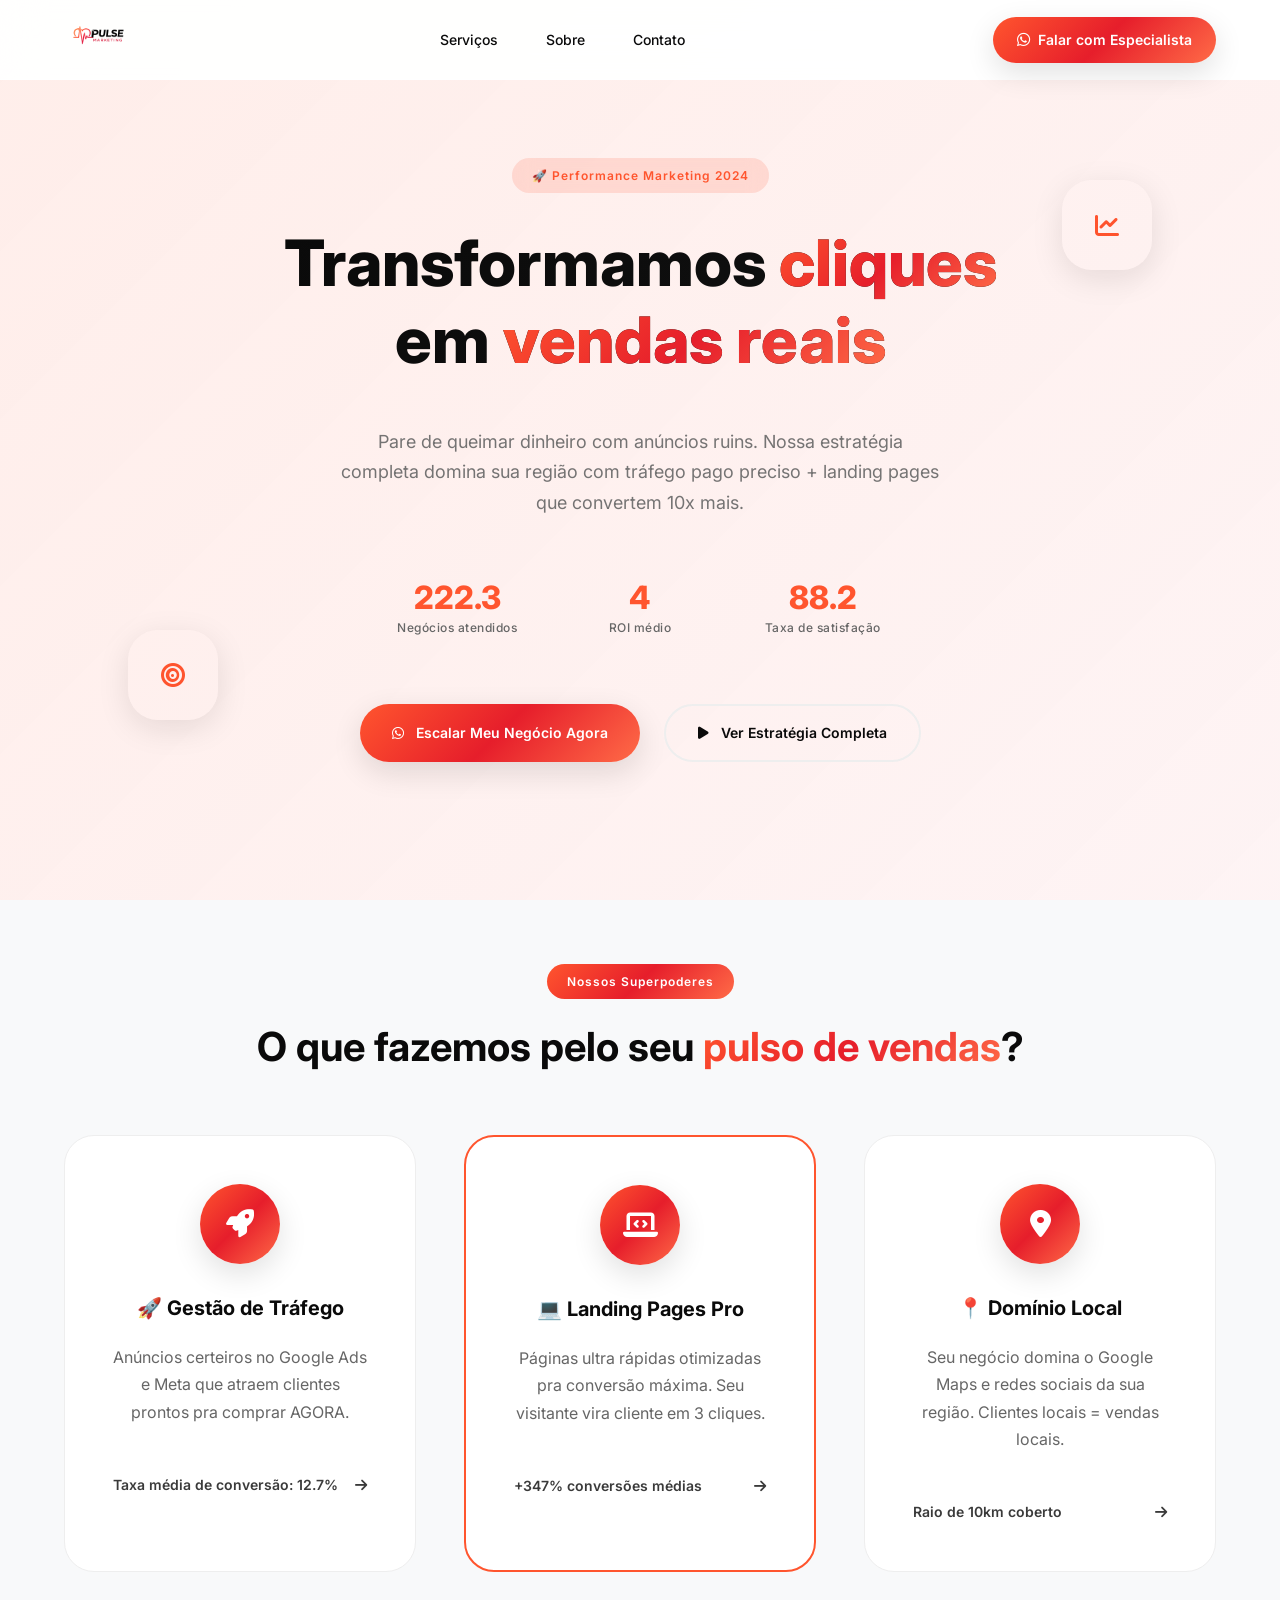
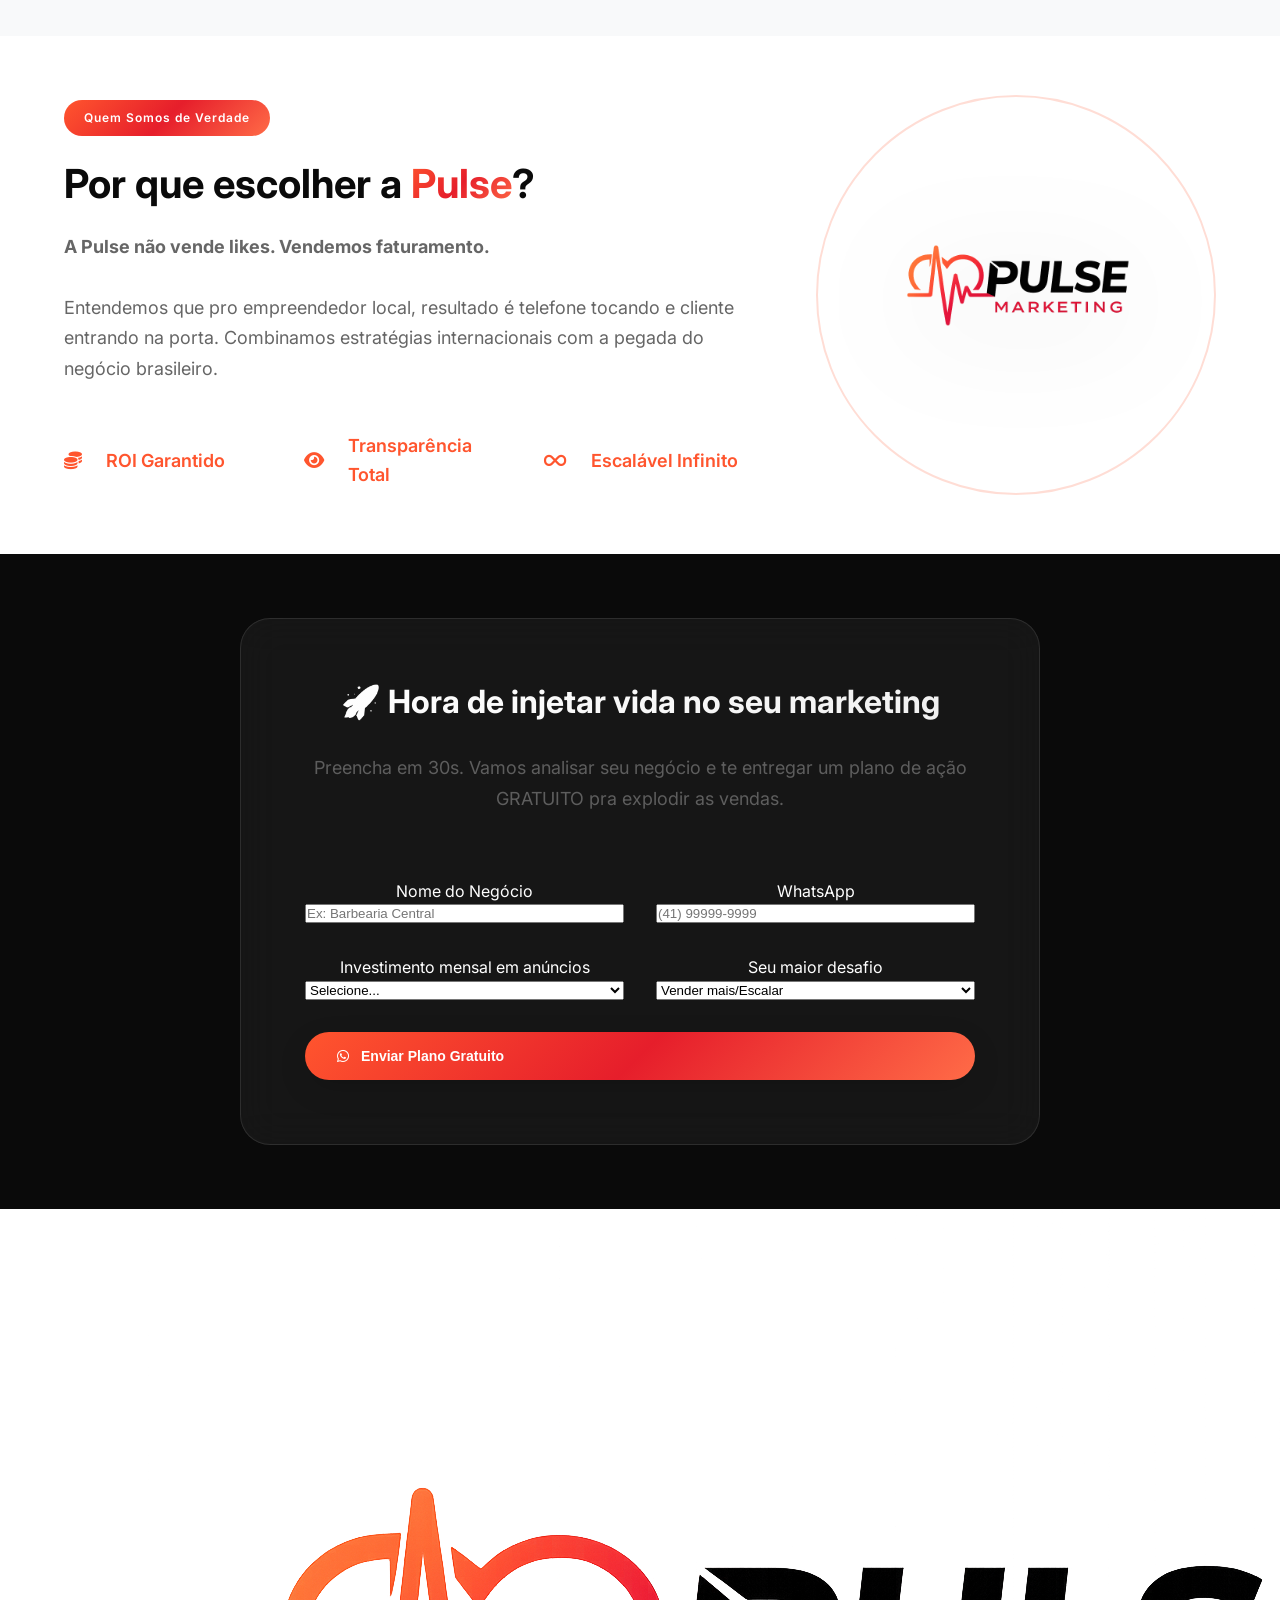
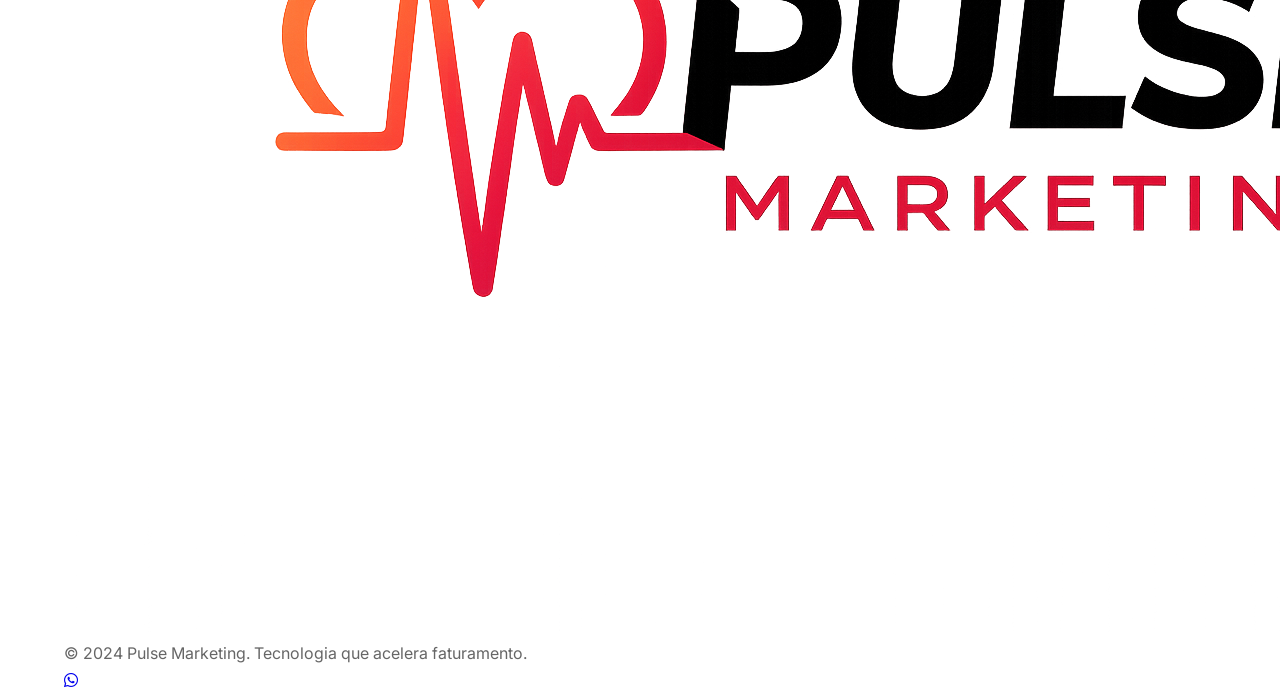
==== index.html @ b1af6393 "atualização geral da pulse marketing" ====
<!DOCTYPE html>
<html lang="pt-BR">
<head>
    <!-- Google Tag Manager -->
    <script async src="https://www.googletagmanager.com/gtag/js?id=AW-18050157432"></script>
    <script>
      window.dataLayer = window.dataLayer || [];
      function gtag(){dataLayer.push(arguments);}
      gtag('js', new Date());
      gtag('config', 'AW-18050157432');
    </script>

    <meta charset="UTF-8">
    <meta name="viewport" content="width=device-width, initial-scale=1.0">
    <title>Pulse Marketing | Performance & Resultados para Negócios Locais</title>
    
    <!-- Favicon -->
    <link rel="icon" type="image/png" href="logo pulse.png">
    <link rel="apple-touch-icon" href="logo pulse.png">

    <!-- Meta SEO -->
    <meta name="description" content="Transformamos cliques em vendas reais para o seu negócio local com estratégias de tráfego pago e landing pages de alta conversão.">
    <meta property="og:title" content="Pulse Marketing | Resultados Reais">
    <meta property="og:description" content="Domine sua região e escale seu faturamento.">
    <meta property="og:type" content="website">
    <meta property="og:image" content="logo pulse.png">
    
    <!-- Modern Fonts -->
    <link rel="preconnect" href="https://fonts.googleapis.com">
    <link rel="preconnect" href="https://fonts.gstatic.com" crossorigin>
    <link href="https://fonts.googleapis.com/css2?family=Inter:wght@300;400;500;600;700;800&display=swap" rel="stylesheet">
    
    <!-- Icons -->
    <link rel="stylesheet" href="https://cdnjs.cloudflare.com/ajax/libs/font-awesome/6.5.1/css/all.min.css">
    
    <!-- Modern CSS Reset + Style -->
    <link rel="stylesheet" href="css/style.css">
</head>
<body>
    <!-- Preloader -->
    <div class="preloader">
        <div class="pulse-loader"></div>
    </div>

    <!-- Navbar Moderna -->
    <header class="navbar">
        <div class="nav-container">
            <a href="#hero" class="logo">
                <img src="pulse.png" alt="Pulse Marketing" loading="lazy">
            </a>
            
            <nav class="nav-menu">
                <a href="#servicos" class="nav-link">Serviços</a>
                <a href="#sobre" class="nav-link">Sobre</a>
                <a href="#contato" class="nav-link">Contato</a>
            </nav>
            
            <a href="https://wa.me/5541987613156?text=Olá Pulse! Quero escalar meu negócio local!" 
               class="nav-cta" target="_blank">
                <i class="fab fa-whatsapp"></i> Falar com Especialista
            </a>
            
            <div class="mobile-menu">
                <span></span>
                <span></span>
                <span></span>
            </div>
        </div>
    </header>

    <!-- Hero Section Ultra Moderna -->
    <section id="hero" class="hero">
        <div class="hero-bg"></div>
        <div class="hero-content">
            <div class="hero-badge">
                <span>🚀 Performance Marketing 2024</span>
            </div>
            <h1 class="hero-title">
                Transformamos <span class="gradient-text">cliques</span><br>
                em <span class="gradient-text">vendas reais</span>
            </h1>
            <p class="hero-subtitle">
                Pare de queimar dinheiro com anúncios ruins. Nossa estratégia completa domina sua região com 
                tráfego pago preciso + landing pages que convertem 10x mais.
            </p>
            
            <div class="hero-stats">
                <div class="stat-item">
                    <div class="stat-number" data-target="247">247</div>
                    <span>Negócios atendidos</span>
                </div>
                <div class="stat-item">
                    <div class="stat-number" data-target="4.2">4.2x</div>
                    <span>ROI médio</span>
                </div>
                <div class="stat-item">
                    <div class="stat-number" data-target="98">98%</div>
                    <span>Taxa de satisfação</span>
                </div>
            </div>
            
            <div class="hero-buttons">
                <a href="https://wa.me/5541987613156?text=Olá! Vi o site da Pulse e quero escalar meu negócio local!" 
                   class="btn-primary" target="_blank">
                    <i class="fab fa-whatsapp"></i> Escalar Meu Negócio Agora
                </a>
                <a href="#servicos" class="btn-secondary">
                    <i class="fas fa-play"></i> Ver Estratégia Completa
                </a>
            </div>
        </div>
        
        <!-- Floating Elements -->
        <div class="floating-card card-1">
            <i class="fas fa-chart-line"></i>
        </div>
        <div class="floating-card card-2">
            <i class="fas fa-bullseye"></i>
        </div>
    </section>

    <!-- Services Grid Moderno -->
    <section id="servicos" class="services">
        <div class="container">
            <div class="section-header">
                <span class="section-badge">Nossos Superpoderes</span>
                <h2>O que fazemos pelo seu <span class="gradient-text">pulso de vendas</span>?</h2>
            </div>
            
            <div class="services-grid">
                <a href="trafego-pago.html" class="service-card" data-aos="fade-up">
                    <div class="card-icon">
                        <i class="fas fa-rocket"></i>
                    </div>
                    <h3>🚀 Gestão de Tráfego</h3>
                    <p>Anúncios certeiros no Google Ads e Meta que atraem clientes prontos pra comprar AGORA.</p>
                    <div class="card-footer">
                        <span>Taxa média de conversão: 12.7%</span>
                        <i class="fas fa-arrow-right"></i>
                    </div>
                </a>

                <a href="landing-pages.html" class="service-card featured" data-aos="fade-up" data-aos-delay="100">
                    <div class="card-icon">
                        <i class="fas fa-laptop-code"></i>
                    </div>
                    <h3>💻 Landing Pages Pro</h3>
                    <p>Páginas ultra rápidas otimizadas pra conversão máxima. Seu visitante vira cliente em 3 cliques.</p>
                    <div class="card-footer">
                        <span>+347% conversões médias</span>
                        <i class="fas fa-arrow-right"></i>
                    </div>
                </a>

                <a href="trafego-local.html" class="service-card" data-aos="fade-up" data-aos-delay="200">
                    <div class="card-icon">
                        <i class="fas fa-map-marker-alt"></i>
                    </div>
                    <h3>📍 Domínio Local</h3>
                    <p>Seu negócio domina o Google Maps e redes sociais da sua região. Clientes locais = vendas locais.</p>
                    <div class="card-footer">
                        <span>Raio de 10km coberto</span>
                        <i class="fas fa-arrow-right"></i>
                    </div>
                </a>
            </div>
        </div>
    </section>

    <!-- About Section -->
    <section id="sobre" class="about">
        <div class="container">
            <div class="about-content">
                <div class="about-text" data-aos="fade-right">
                    <span class="section-badge">Quem Somos de Verdade</span>
                    <h2>Por que escolher a <span class="gradient-text">Pulse</span>?</h2>
                    <p>
                        <strong>A Pulse não vende likes. Vendemos faturamento.</strong><br><br>
                        Entendemos que pro empreendedor local, resultado é telefone tocando e cliente entrando na porta. 
                        Combinamos estratégias internacionais com a pegada do negócio brasileiro.
                    </p>
                    
                    <div class="features-grid">
                        <div class="feature">
                            <i class="fas fa-coins"></i>
                            <span>ROI Garantido</span>
                        </div>
                        <div class="feature">
                            <i class="fas fa-eye"></i>
                            <span>Transparência Total</span>
                        </div>
                        <div class="feature">
                            <i class="fas fa-infinity"></i>
                            <span>Escalável Infinito</span>
                        </div>
                    </div>
                </div>
                
                <div class="about-visual" data-aos="fade-left">
                    <div class="about-mockup">
                        <img src="pulse.png" alt="Pulse Marketing" loading="lazy">
                        <div class="pulse-ring"></div>
                    </div>
                </div>
            </div>
        </div>
    </section>

    <!-- CTA Section -->
    <section id="contato" class="cta">
        <div class="cta-card">
            <div class="cta-content">
                <h2>🚀 Hora de injetar vida no seu marketing</h2>
                <p>Preencha em 30s. Vamos analisar seu negócio e te entregar um plano de ação GRATUITO pra explodir as vendas.</p>
            </div>
            
            <form class="cta-form" id="pulseForm">
                <div class="form-row">
                    <div class="form-group">
                        <label>Nome do Negócio</label>
                        <input type="text" placeholder="Ex: Barbearia Central" required>
                    </div>
                    <div class="form-group">
                        <label>WhatsApp</label>
                        <input type="tel" placeholder="(41) 99999-9999" required>
                    </div>
                </div>
                
                <div class="form-row">
                    <div class="form-group">
                        <label>Investimento mensal em anúncios</label>
                        <select required>
                            <option value="">Selecione...</option>
                            <option>R$ 500 - 1.000</option>
                            <option>R$ 1.000 - 3.000</option>
                            <option>R$ 3.000 - 5.000</option>
                            <option>Acima de R$ 5.000</option>
                        </select>
                    </div>
                    <div class="form-group">
                        <label>Seu maior desafio</label>
                        <select>
                            <option>Vender mais/Escalar</option>
                            <option>Ser conhecido localmente</option>
                            <option>Melhorar conversões</option>
                            <option>Outro</option>
                        </select>
                    </div>
                </div>
                
                <button type="submit" class="btn-cta">
                    <i class="fab fa-whatsapp"></i>
                    Enviar Plano Gratuito
                </button>
            </form>
        </div>
    </section>

    <!-- Footer -->
    <footer class="footer">
        <div class="container">
            <div class="footer-content">
                <div class="footer-brand">
                    <img src="pulse.png" alt="Pulse Marketing" loading="lazy">
                </div>
                <p>&copy; 2024 Pulse Marketing. Tecnologia que acelera faturamento.</p>
                <div class="footer-links">
                    <a href="https://wa.me/5541987613156" target="_blank"><i class="fab fa-whatsapp"></i></a>
                </div>
            </div>
        </div>
    </footer>

    <!-- Scripts -->
    <script src="js/script.js"></script>
</body>
</html>
---- css/style.css ----
/* ========================================
   PULSE MARKETING 2.0 - DESIGN SYSTEM MODERNO
   Glassmorphism + Neumorphism + Micro-interações
=========================================== */

:root {
  /* Cores Principais */
  --pulse-primary: #ff552e;
  --pulse-secondary: #e61e2b;
  --pulse-dark: #0a0a0a;
  --pulse-dark-2: #1a1a1a;
  --pulse-gray-900: #111;
  --pulse-gray-800: #222;
  --pulse-gray-700: #333;
  --pulse-gray-600: #666;
  --pulse-gray-400: #999;
  --pulse-gray-200: #eee;
  --pulse-gray-100: #f8f9fa;
  --pulse-white: #ffffff;
  
  /* Gradientes */
  --gradient-primary: linear-gradient(135deg, #ff552e 0%, #e61e2b 50%, #ff6b47 100%);
  --gradient-hero: linear-gradient(135deg, rgba(255,85,46,0.1) 0%, rgba(230,30,43,0.05) 100%);
  --gradient-glass: linear-gradient(145deg, rgba(255,255,255,0.1), rgba(255,255,255,0.05));
  
  /* Sombras */
  --shadow-sm: 0 2px 10px rgba(0,0,0,0.08);
  --shadow-md: 0 10px 30px rgba(0,0,0,0.12);
  --shadow-lg: 0 20px 60px rgba(0,0,0,0.15);
  --shadow-glass: 0 8px 32px rgba(0,0,0,0.1);
  
  /* Fontes */
  --font-family: 'Inter', -apple-system, BlinkMacSystemFont, sans-serif;
  --font-size-xs: 0.75rem;
  --font-size-sm: 0.875rem;
  --font-size-base: 1rem;
  --font-size-lg: 1.125rem;
  --font-size-xl: 1.25rem;
  --font-size-2xl: 1.5rem;
  --font-size-3xl: 2rem;
  --font-size-4xl: 2.5rem;
  --font-size-5xl: 3.5rem;
  
  /* Spacings */
  --spacing-xs: 0.5rem;
  --spacing-sm: 1rem;
  --spacing-md: 1.5rem;
  --spacing-lg: 2rem;
  --spacing-xl: 3rem;
  --spacing-2xl: 4rem;
  
  /* Border Radius */
  --radius-sm: 8px;
  --radius-md: 12px;
  --radius-lg: 20px;
  --radius-xl: 30px;
  --radius-full: 9999px;
  
  /* Transições */
  --transition-fast: 0.2s ease;
  --transition-normal: 0.3s cubic-bezier(0.4, 0, 0.2, 1);
  --transition-slow: 0.5s cubic-bezier(0.4, 0, 0.2, 1);
}

/* Reset & Base */
*,
*::before,
*::after {
  margin: 0;
  padding: 0;
  box-sizing: border-box;
}

html {
  scroll-behavior: smooth;
  scroll-padding-top: 120px;
}

body {
  font-family: var(--font-family);
  background: var(--pulse-white);
  color: var(--pulse-dark);
  line-height: 1.6;
  overflow-x: hidden;
  -webkit-font-smoothing: antialiased;
  -moz-osx-font-smoothing: grayscale;
}

/* Preloader */
.preloader {
  position: fixed;
  top: 0;
  left: 0;
  right: 0;
  bottom: 0;
  background: var(--pulse-white);
  z-index: 9999;
  display: flex;
  align-items: center;
  justify-content: center;
}

.pulse-loader {
  width: 60px;
  height: 60px;
  border: 3px solid var(--pulse-gray-200);
  border-top: 3px solid var(--pulse-primary);
  border-radius: 50%;
  animation: spin 1s linear infinite;
}

@keyframes spin {
  0% { transform: rotate(0deg); }
  100% { transform: rotate(360deg); }
}

/* Container */
.container {
  max-width: 1200px;
  margin: 0 auto;
  padding: 0 var(--spacing-md);
}

/* Typography */
h1, h2, h3, h4, h5, h6 {
  font-weight: 700;
  line-height: 1.2;
  margin-bottom: var(--spacing-md);
}

h1 { font-size: var(--font-size-5xl); }
h2 { font-size: var(--font-size-4xl); }
h3 { font-size: var(--font-size-2xl); }

p {
  color: var(--pulse-gray-600);
  font-size: var(--font-size-base);
  line-height: 1.7;
}

.gradient-text {
  background: var(--gradient-primary);
  -webkit-background-clip: text;
  -webkit-text-fill-color: transparent;
  background-clip: text;
}

/* Navbar Moderna */
.navbar {
  position: fixed;
  top: 0;
  width: 100%;
  background: rgba(255, 255, 255, 0.95);
  backdrop-filter: blur(20px);
  -webkit-backdrop-filter: blur(20px);
  border-bottom: 1px solid rgba(255, 255, 255, 0.2);
  z-index: 1000;
  transition: var(--transition-normal);
}

.nav-container {
  max-width: 1200px;
  margin: 0 auto;
  padding: 0 var(--spacing-md);
  display: flex;
  align-items: center;
  justify-content: space-between;
  height: 80px;
}

.logo img {
  height: 45px;
  width: auto;
  transition: var(--transition-fast);
}

.logo:hover img {
  transform: scale(1.05);
}

.nav-menu {
  display: flex;
  gap: var(--spacing-xl);
  align-items: center;
}

.nav-link {
  color: var(--pulse-dark);
  text-decoration: none;
  font-weight: 500;
  font-size: var(--font-size-sm);
  position: relative;
  transition: var(--transition-fast);
}

.nav-link::after {
  content: '';
  position: absolute;
  bottom: -8px;
  left: 0;
  width: 0;
  height: 2px;
  background: var(--gradient-primary);
  transition: var(--transition-normal);
}

.nav-link:hover {
  color: var(--pulse-primary);
}

.nav-link:hover::after {
  width: 100%;
}

.nav-cta {
  display: flex;
  align-items: center;
  gap: 0.5rem;
  background: var(--gradient-primary);
  color: white;
  padding: 0.75rem 1.5rem;
  border-radius: var(--radius-full);
  text-decoration: none;
  font-weight: 600;
  font-size: var(--font-size-sm);
  box-shadow: var(--shadow-md);
  transition: var(--transition-normal);
  white-space: nowrap;
}

.nav-cta:hover {
  transform: translateY(-2px);
  box-shadow: var(--shadow-lg);
}

.nav-cta i { font-size: 1.1em; }

/* Mobile Menu */
.mobile-menu {
  display: none;
  flex-direction: column;
  gap: 4px;
  cursor: pointer;
}

.mobile-menu span {
  width: 25px;
  height: 3px;
  background: var(--pulse-dark);
  transition: var(--transition-fast);
  border-radius: 2px;
}

/* Hero Section */
.hero {
  min-height: 100vh;
  display: flex;
  align-items: center;
  position: relative;
  overflow: hidden;
  padding: 0 var(--spacing-md);
}

.hero::before {
  content: '';
  position: absolute;
  top: 0;
  left: 0;
  right: 0;
  bottom: 0;
  background: var(--gradient-hero);
  z-index: 1;
}

.hero-content {
  max-width: 800px;
  margin: 0 auto;
  text-align: center;
  position: relative;
  z-index: 2;
  padding-top: 120px;
  padding-bottom: 100px;
}

.hero-badge {
  display: inline-flex;
  align-items: center;
  gap: 0.5rem;
  background: rgba(255, 85, 46, 0.15);
  backdrop-filter: blur(10px);
  color: var(--pulse-primary);
  padding: 0.5rem 1.25rem;
  border-radius: var(--radius-full);
  font-size: var(--font-size-xs);
  font-weight: 600;
  letter-spacing: 1px;
  margin-bottom: var(--spacing-lg);
}

.hero-title {
  font-size: clamp(2.5rem, 5vw, 4.5rem);
  font-weight: 800;
  margin-bottom: var(--spacing-xl);
  background: linear-gradient(135deg, var(--pulse-dark) 0%, var(--pulse-gray-900) 100%);
  -webkit-background-clip: text;
  -webkit-text-fill-color: transparent;
  background-clip: text;
}

.hero-subtitle {
  font-size: var(--font-size-lg);
  max-width: 600px;
  margin: 0 auto var(--spacing-2xl);
  opacity: 0.9;
}

.hero-stats {
  display: grid;
  grid-template-columns: repeat(auto-fit, minmax(120px, 1fr));
  gap: var(--spacing-xl);
  margin-bottom: var(--spacing-2xl);
  max-width: 500px;
  margin-left: auto;
  margin-right: auto;
}

.stat-item {
  text-align: center;
}

.stat-number {
  font-size: var(--font-size-3xl);
  font-weight: 800;
  color: var(--pulse-primary);
  display: block;
  line-height: 1;
}

.stat-item span {
  font-size: var(--font-size-xs);
  color: var(--pulse-gray-600);
  font-weight: 500;
  letter-spacing: 0.5px;
}

.hero-buttons {
  display: flex;
  gap: var(--spacing-md);
  justify-content: center;
  flex-wrap: wrap;
}

.btn-primary,
.btn-secondary,
.btn-cta {
  display: inline-flex;
  align-items: center;
  gap: 0.75rem;
  padding: 1rem 2rem;
  border-radius: var(--radius-full);
  font-weight: 600;
  font-size: var(--font-size-sm);
  text-decoration: none;
  transition: var(--transition-normal);
  border: none;
  cursor: pointer;
  position: relative;
  overflow: hidden;
}

.btn-primary,
.btn-cta {
  background: var(--gradient-primary);
  color: white;
  box-shadow: var(--shadow-md);
}

.btn-primary:hover,
.btn-cta:hover {
  transform: translateY(-3px);
  box-shadow: var(--shadow-lg);
}

.btn-secondary {
  background: transparent;
  color: var(--pulse-dark);
  border: 2px solid var(--pulse-gray-200);
}

.btn-secondary:hover {
  background: var(--pulse-gray-100);
  transform: translateY(-2px);
}

/* Floating Elements */
.floating-card {
  position: absolute;
  background: rgba(255, 255, 255, 0.1);
  backdrop-filter: blur(10px);
  border: 1px solid rgba(255, 255, 255, 0.2);
  border-radius: var(--radius-xl);
  padding: var(--spacing-lg);
  display: flex;
  align-items: center;
  justify-content: center;
  font-size: 1.5rem;
  color: var(--pulse-primary);
  animation: float 6s ease-in-out infinite;
  box-shadow: var(--shadow-glass);
}

.card-1 {
  top: 20%;
  right: 10%;
  animation-delay: 0s;
}

.card-2 {
  bottom: 20%;
  left: 10%;
  animation-delay: -3s;
}

@keyframes float {
  0%, 100% { transform: translateY(0px) rotate(0deg); }
  50% { transform: translateY(-20px) rotate(5deg); }
}

/* Services Section */
.services {
  padding: var(--spacing-2xl) 0;
  background: var(--pulse-gray-100);
}

.section-header {
  text-align: center;
  margin-bottom: var(--spacing-2xl);
}

.section-badge {
  display: inline-block;
  background: var(--gradient-primary);
  color: white;
  padding: 0.5rem 1.25rem;
  border-radius: var(--radius-full);
  font-size: var(--font-size-xs);
  font-weight: 600;
  letter-spacing: 1px;
  margin-bottom: var(--spacing-md);
}

.services-grid {
  display: grid;
  grid-template-columns: repeat(auto-fit, minmax(340px, 1fr));
  gap: var(--spacing-xl);
}

.service-card {
  background: white;
  border-radius: var(--radius-xl);
  padding: var(--spacing-xl);
  text-decoration: none;
  color: inherit;
  transition: var(--transition-slow);
  border: 1px solid var(--pulse-gray-200);
  position: relative;
  overflow: hidden;
}

.service-card::before {
  content: '';
  position: absolute;
  top: 0;
  left: 0;
  right: 0;
  height: 4px;
  background: var(--gradient-primary);
  transform: scaleX(0);
  transition: var(--transition-normal);
}

.service-card:hover::before {
  transform: scaleX(1);
}

.service-card:hover {
  transform: translateY(-12px);
  box-shadow: var(--shadow-lg);
}

.service-card.featured {
  border: 2px solid var(--pulse-primary);
}

.card-icon {
  width: 80px;
  height: 80px;
  background: var(--gradient-primary);
  border-radius: var(--radius-full);
  display: flex;
  align-items: center;
  justify-content: center;
  margin: 0 auto var(--spacing-lg);
  box-shadow: var(--shadow-md);
}

.card-icon i {
  font-size: 1.75rem;
  color: white;
}

.service-card h3 {
  font-size: var(--font-size-xl);
  margin-bottom: var(--spacing-md);
  text-align: center;
}

.service-card p {
  color: var(--pulse-gray-600);
  margin-bottom: var(--spacing-xl);
  text-align: center;
}

.card-footer {
  display: flex;
  align-items: center;
  justify-content: space-between;
  font-size: var(--font-size-sm);
  font-weight: 600;
  opacity: 0.8;
}

/* About Section */
.about {
  padding: var(--spacing-2xl) 0;
}

.about-content {
  display: grid;
  grid-template-columns: 1fr 400px;
  gap: var(--spacing-2xl);
  align-items: center;
}

.about-text {
  font-size: var(--font-size-lg);
}

.about-text p {
  font-size: var(--font-size-lg);
  margin-bottom: var(--spacing-xl);
}

.features-grid {
  display: grid;
  grid-template-columns: repeat(auto-fit, minmax(200px, 1fr));
  gap: var(--spacing-lg);
}

.feature {
  display: flex;
  align-items: center;
  gap: var(--spacing-md);
  font-weight: 600;
  color: var(--pulse-primary);
}

.about-visual {
  position: relative;
}

.about-mockup {
  position: relative;
  text-align: center;
}

.about-mockup img {
  max-width: 300px;
  height: auto;
  filter: drop-shadow(var(--shadow-lg));
}

.pulse-ring {
  position: absolute;
  top: 50%;
  left: 50%;
  transform: translate(-50%, -50%);
  width: 400px;
  height: 400px;
  border: 2px solid rgba(255, 85, 46, 0.2);
  border-radius: 50%;
  animation: pulse-ring 3s ease-in-out infinite;
}

@keyframes pulse-ring {
  0% { transform: translate(-50%, -50%) scale(1); opacity: 1; }
  100% { transform: translate(-50%, -50%) scale(1.5); opacity: 0; }
}

/* CTA Section */
.cta {
  padding: var(--spacing-2xl) 0;
  background: var(--pulse-dark);
  color: white;
}

.cta-card {
  max-width: 800px;
  margin: 0 auto;
  background: rgba(255, 255, 255, 0.05);
  backdrop-filter: blur(20px);
  border: 1px solid rgba(255, 255, 255, 0.1);
  border-radius: var(--radius-xl);
  padding: var(--spacing-2xl);
  text-align: center;
}

.cta-content h2 {
  font-size: var(--font-size-3xl);
  margin-bottom: var(--spacing-lg);
  background: linear-gradient(135deg, white 0%, #f0f0f0 100%);
  -webkit-background-clip: text;
  -webkit-text-fill-color: transparent;
}

.cta-content p {
  font-size: var(--font-size-lg);
  opacity: 0.9;
  margin-bottom: var(--spacing-2xl);
}

.cta-form {
  display: flex;
  flex-direction: column;
  gap: var(--spacing-lg);
}

.form-row {
  display: grid;
  grid-template-columns: 1fr 1fr;
  gap: var(--spacing-lg);
}

.form-group {
  display: flex;
  flex-direction: column;
}

.form-group label {
  font-size: var(--font);}

  /* Landing Pages Service - Estilos Específicos */
.service-page { background: linear-gradient(180deg, #fafbff 0%, #f0f4ff 100%); }

.service-hero {
    min-height: 100vh;
    display: flex;
    align-items: center;
    position: relative;
    background: linear-gradient(135deg, #667eea 0%, #764ba2 100%);
    color: white;
    overflow: hidden;
}

.service-hero-bg {
    position: absolute;
    top: 0;
    left: 0;
    right: 0;
    bottom: 0;
    background: url('data:image/svg+xml,<svg xmlns="http://www.w3.org/2000/svg" viewBox="0 0 100 100"><defs><pattern id="grain" width="100" height="100" patternUnits="userSpaceOnUse"><circle cx="25" cy="25" r="1" fill="white" opacity="0.1"/><circle cx="75" cy="75" r="1.5" fill="white" opacity="0.05"/></pattern></defs><rect width="100" height="100" fill="url(%23grain)"/></svg>');
    opacity: 0.3;
}

.service-hero-content {
    text-align: center;
    max-width: 900px;
    margin: 0 auto;
    position: relative;
    z-index: 2;
}

.service-badge {
    display: inline-flex;
    align-items: center;
    gap: 0.5rem;
    background: rgba(255,255,255,0.2);
    backdrop-filter: blur(10px);
    padding: 0.75rem 1.5rem;
    border-radius: 50px;
    font-weight: 600;
    margin-bottom: var(--spacing-xl);
    border: 1px solid rgba(255,255,255,0.3);
}

.service-title {
    font-size: clamp(3rem, 6vw, 4.5rem);
    font-weight: 800;
    margin-bottom: var(--spacing-lg);
    line-height: 1.1;
}

.hero-subtitle-sm {
    font-size: 1.25rem;
    opacity: 0.9;
    display: block;
    margin-top: 0.5rem;
}

.service-description {
    font-size: var(--font-size-xl);
    max-width: 600px;
    margin: 0 auto  var(--spacing-2xl);
    opacity: 0.95;
}

.service-section {
    padding: var(--spacing-2xl) 0;
}

.alternate {
    background: white;
}

.section-subtitle {
    max-width: 600px;
    margin: 1rem auto 0;
    opacity: 0.8;
    font-size: var(--font-size-lg);
}

.content-grid {
    display: grid;
    grid-template-columns: 1fr 1fr;
    gap: var(--spacing-2xl);
    align-items: center;
}

.content-text h3 {
    font-size: var(--font-size-3xl);
    margin-bottom: var(--spacing-lg);
}

.highlight {
    background: linear-gradient(135deg, var(--pulse-primary), var(--pulse-secondary));
    background-clip: text;
    -webkit-background-clip: text;
    -webkit-text-fill-color: transparent;
    font-weight: 600;
    font-size: var(--font-size-lg);
}

.feature-list {
    list-style: none;
    margin-top: var(--spacing-xl);
}

.feature-list li {
    display: flex;
    align-items: center;
    gap: var(--spacing-md);
    margin-bottom: var(--spacing-md);
    font-weight: 500;
    color: var(--pulse-gray-700);
}

.feature-list i {
    color: var(--pulse-primary);
    width: 20px;
}

.mockup-comparison {
    display: flex;
    gap: var(--spacing-lg);
    justify-content: center;
}

.mockup-bad, .mockup-good {
    position: relative;
    padding: 2rem;
    border-radius: var(--radius-xl);
    text-align: center;
    font-weight: 700;
    font-size: var(--font-size-xl);
}

.mockup-bad {
    background: linear-gradient(135deg, #ff6b6b, #ee5a52);
    color: white;
    box-shadow: var(--shadow-md);
    transform: rotate(-3deg);
}

.mockup-good {
    background: linear-gradient(135deg, var(--pulse-primary), var(--pulse-secondary));
    color: white;
    box-shadow: var(--shadow-lg);
    transform: rotate(2deg);
}

.problems-grid {
    display: grid;
    grid-template-columns: repeat(auto-fit, minmax(300px, 1fr));
    gap: var(--spacing-xl);
    margin-top: var(--spacing-2xl);
}

.problem-card {
    background: var(--pulse-gray-100);
    padding: var(--spacing-xl);
    border-radius: var(--radius-xl);
    text-align: center;
    transition: var(--transition-normal);
}

.problem-card:hover {
    transform: translateY(-8px);
    background: white;
}

/* CSS COMPLETO - LANDING PAGES SERVICE */
.problem-icon {
    width: 80px;
    height: 80px;
    background: linear-gradient(135deg, var(--pulse-primary), var(--pulse-secondary));
    border-radius: var(--radius-full);
    display: flex;
    align-items: center;
    justify-content: center;
    margin: 0 auto var(--spacing-lg);
    font-size: 1.5rem;
    color: white;
    box-shadow: var(--shadow-md);
}

.problem-card h3 {
    font-size: var(--font-size-xl);
    margin-bottom: var(--spacing-sm);
}

.process-steps {
    display: grid;
    grid-template-columns: repeat(auto-fit, minmax(250px, 1fr));
    gap: var(--spacing-xl);
    margin-top: var(--spacing-xl);
}

.step {
    text-align: center;
    padding: var(--spacing-xl);
    background: white;
    border-radius: var(--radius-xl);
    box-shadow: var(--shadow-sm);
    transition: var(--transition-normal);
    position: relative;
}

.step:hover {
    transform: translateY(-5px);
    box-shadow: var(--shadow-lg);
}

.step-number {
    width: 60px;
    height: 60px;
    background: var(--gradient-primary);
    color: white;
    border-radius: var(--radius-full);
    display: flex;
    align-items: center;
    justify-content: center;
    font-weight: 800;
    font-size: var(--font-size-lg);
    margin: 0 auto var(--spacing-md);
}

.results-section {
    background: linear-gradient(135deg, var(--pulse-primary), var(--pulse-secondary));
    color: white;
    padding: var(--spacing-2xl) 0;
}

.results-grid {
    display: grid;
    grid-template-columns: repeat(auto-fit, minmax(300px, 1fr));
    gap: var(--spacing-xl);
}

.result-card {
    background: rgba(255,255,255,0.15);
    backdrop-filter: blur(10px);
    border: 1px solid rgba(255,255,255,0.2);
    border-radius: var(--radius-xl);
    padding: var(--spacing-xl);
    transition: var(--transition-normal);
}

.result-card:hover {
    transform: translateY(-8px);
    background: rgba(255,255,255,0.25);
}

.result-header {
    display: flex;
    align-items: center;
    gap: var(--spacing-md);
    margin-bottom: var(--spacing-lg);
}

.result-header i {
    font-size: 2rem;
    width: 50px;
}

.result-stats {
    display: flex;
    gap: var(--spacing-lg);
}

.stat-big {
    font-size: var(--font-size-2xl);
    font-weight: 800;
    display: block;
}

.result-stats small {
    font-size: var(--font-size-xs);
    opacity: 0.8;
}

.cta-section {
    padding: var(--spacing-2xl) 0;
    background: var(--pulse-dark);
}

.form-group.full {
    grid-column: 1 / -1;
}

.form-group input[type="url"] {
    background: rgba(255,255,255,0.1);
    border: 1px solid rgba(255,255,255,0.2);
    color: white;
}

.form-group input[type="url"]::placeholder {
    color: rgba(255,255,255,0.6);
}

/* Mobile Responsivo */
@media (max-width: 768px) {
    .content-grid {
        grid-template-columns: 1fr;
        text-align: center;
    }
    
    .mockup-comparison {
        flex-direction: column;
    }
    
    .service-title {
        font-size: 2.5rem;
    }
    
    .form-row {
        grid-template-columns: 1fr;
    }
    
    .service-stats {
        grid-template-columns: repeat(3, 1fr);
        gap: var(--spacing-md);
    }
}

@media (max-width: 480px) {
    .service-stats {
        grid-template-columns: 1fr;
    }
    
    .process-steps {
        grid-template-columns: 1fr;
    }
}
/* Tráfego Local - Estilos Específicos */
.local-traffic-service { background: linear-gradient(180deg, #f8fbff 0%, #e8f4fd 100%); }

.local-hero {
    background: linear-gradient(135deg, #4facfe 0%, #00f2fe 100%);
    position: relative;
    overflow: hidden;
}

.local-hero-map {
    position: absolute;
    top: 0;
    left: 0;
    right: 0;
    bottom: 0;
    background: radial-gradient(circle at 30% 70%, rgba(255,255,255,0.3) 0%, transparent 50%),
                radial-gradient(circle at 70% 20%, rgba(255,255,255,0.2) 0%, transparent 50%);
    animation: mapPulse 4s ease-in-out infinite;
}

@keyframes mapPulse {
    0%, 100% { opacity: 0.6; transform: scale(1); }
    50% { opacity: 1; transform: scale(1.1); }
}

.maps-mechanism {
    display: grid;
    grid-template-columns: 1fr 1fr;
    gap: var(--spacing-2xl);
    align-items: center;
    margin-top: var(--spacing-2xl);
}

.map-mockup {
    position: relative;
    height: 400px;
    background: linear-gradient(135deg, #e0eafc 0%, #cfdef3 100%);
    border-radius: var(--radius-xl);
    padding: var(--spacing-xl);
    box-shadow: var(--shadow-lg);
}

.map-pin {
    position: absolute;
    background: var(--gradient-primary);
    color: white;
    padding: 0.75rem 1rem;
    border-radius: var(--radius-full);
    font-weight: 600;
    font-size: var(--font-size-sm);
    box-shadow: var(--shadow-md);
    transform: translate(-50%, -50%);
}

.top-1 { top: 20%; left: 20%; }
.top-2 { top: 50%; right: 20%; }
.top-3 { bottom: 20%; left: 30%; }

.mechanism-text h3 {
    font-size: var(--font-size-2xl);
    margin-bottom: var(--spacing-lg);
    color: var(--pulse-dark);
}

.factor-grid {
    display: grid;
    grid-template-columns: repeat(auto-fit, minmax(200px, 1fr));
    gap: var(--spacing-xl);
    margin-top: var(--spacing-lg);
}

.factor {
    text-align: center;
    padding: var(--spacing-lg);
}

.factor-icon {
    font-size: 2.5rem;
    margin-bottom: var(--spacing-md);
    display: block;
}

.local-problems {
    display: flex;
    flex-direction: column;
    gap: var(--spacing-xl);
    margin-top: var(--spacing-xl);
}

.problem-item {
    display: flex;
    align-items: flex-start;
    gap: var(--spacing-lg);
    padding: var(--spacing-xl);
    background: var(--pulse-gray-100);
    border-radius: var(--radius-xl);
    transition: var(--transition-normal);
}

.problem-item:hover {
    background: white;
    transform: translateX(10px);
}

.problem-item i {
    font-size: 2rem;
    color: var(--pulse-primary);
    margin-top: 0.25rem;
    flex-shrink: 0;
}

.strategy-grid {
    display: grid;
    grid-template-columns: repeat(auto-fit, minmax(250px, 1fr));
    gap: var(--spacing-xl);
}

.strategy-card {
    background: white;
    padding: var(--spacing-xl);
    border-radius: var(--radius-xl);
    text-align: center;
    box-shadow: var(--shadow-sm);
    transition: var(--transition-normal);
}

.strategy-card:hover {
    transform: translateY(-10px);
    box-shadow: var(--shadow-lg);
}

.strategy-card i {
    font-size: 3rem;
    background: var(--gradient-primary);
    -webkit-background-clip: text;
    -webkit-text-fill-color: transparent;
    margin-bottom: var(--spacing-lg);
    display: block;
}

.local-results {
    background: linear-gradient(135deg, #667eea 0%, #764ba2 100%);
}

.local-results-grid {
    display: grid;
    grid-template-columns: repeat(auto-fit, minmax(280px, 1fr));
    gap: var(--spacing-xl);
}

.local-result {
    background: rgba(255,255,255,0.15);
    backdrop-filter: blur(10px);
    border-radius: var(--radius-xl);
    padding: var(--spacing-xl);
    text-align: center;
    transition: var(--transition-normal);
}

.local-result:hover {
    transform: translateY(-8px);
    background: rgba(255,255,255,0.25);
}

.result-icon {
    font-size: 3.5rem;
    margin-bottom: var(--spacing-md);
    display: block;
}

.result-metrics {
    display: flex;
    flex-direction: column;
    gap: 0.5rem;
}

.metric {
    font-weight: 600;
    font-size: var(--font-size-sm);
}

/* Mobile */
@media (max-width: 768px) {
    .maps-mechanism {
        grid-template-columns: 1fr;
    }
    
    .map-mockup {
        height: 300px;
    }
    
    .local-problems {
        gap: 20px;
    }}
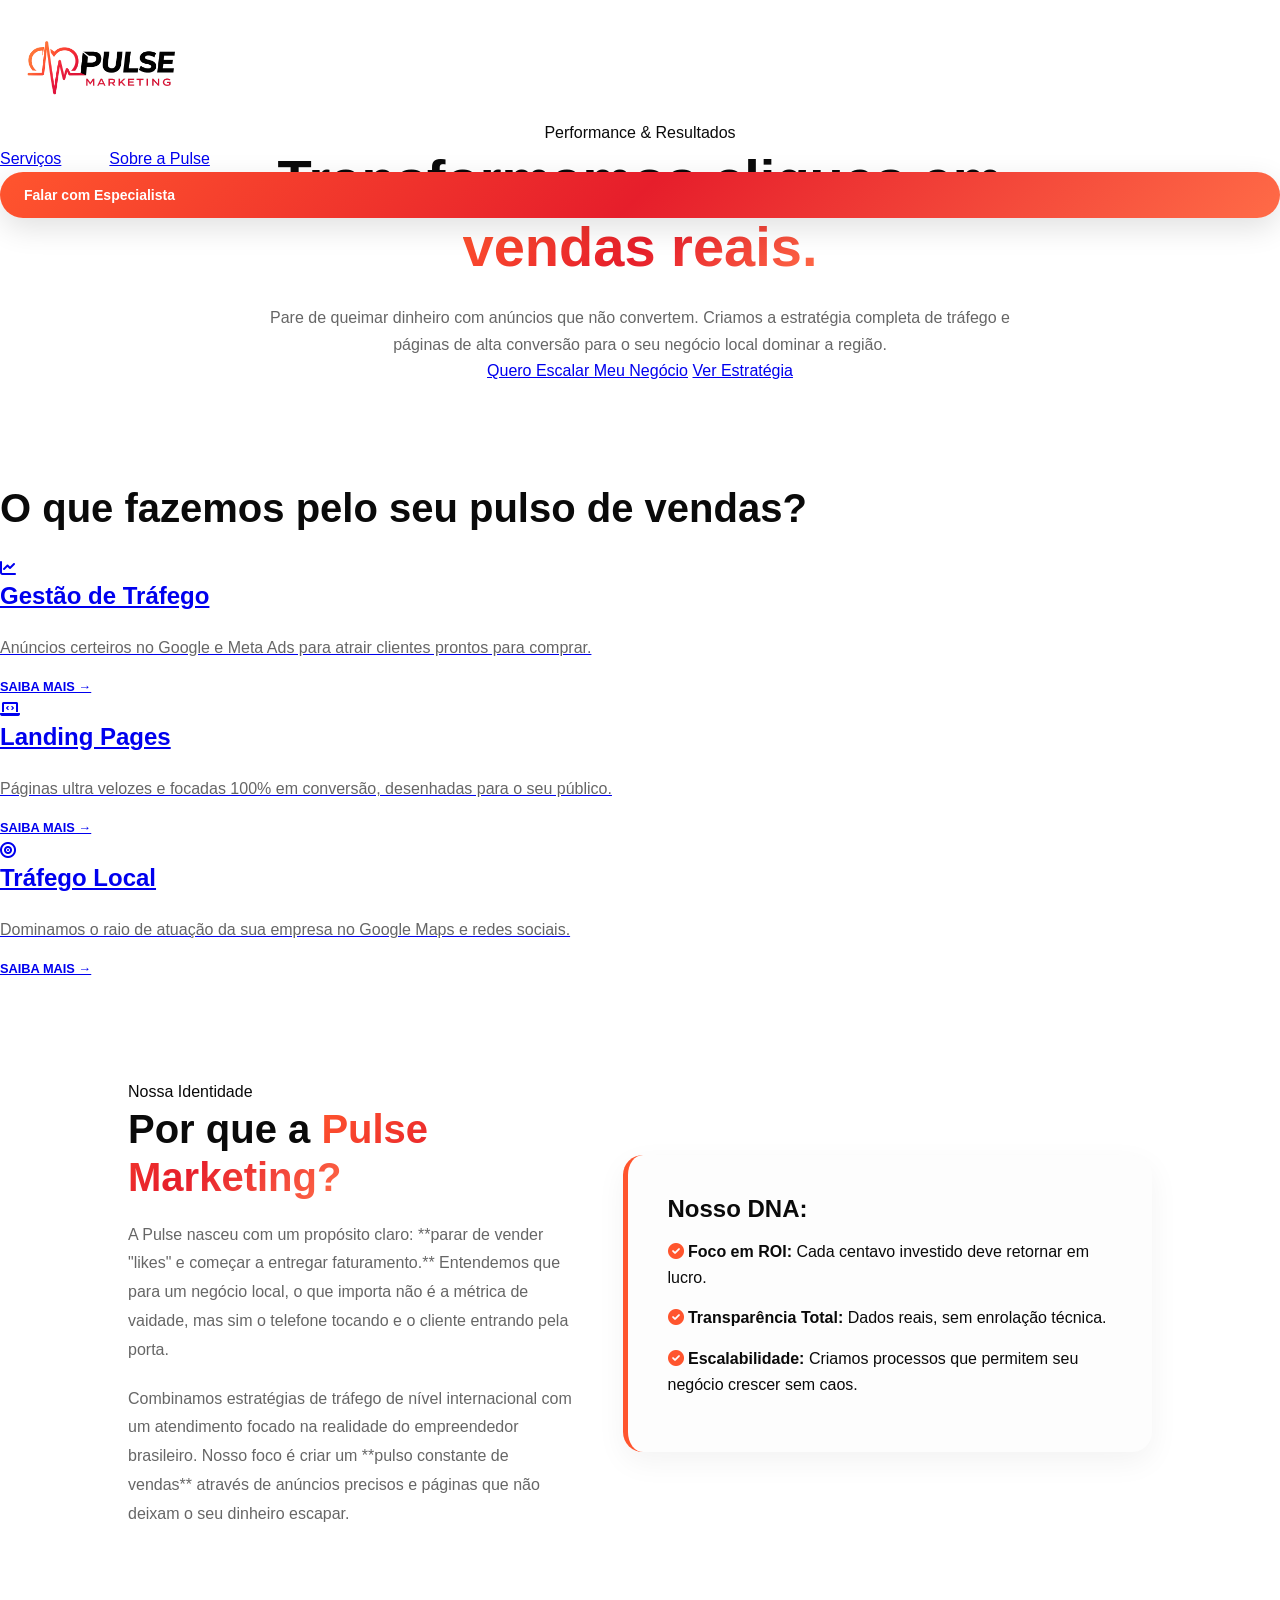
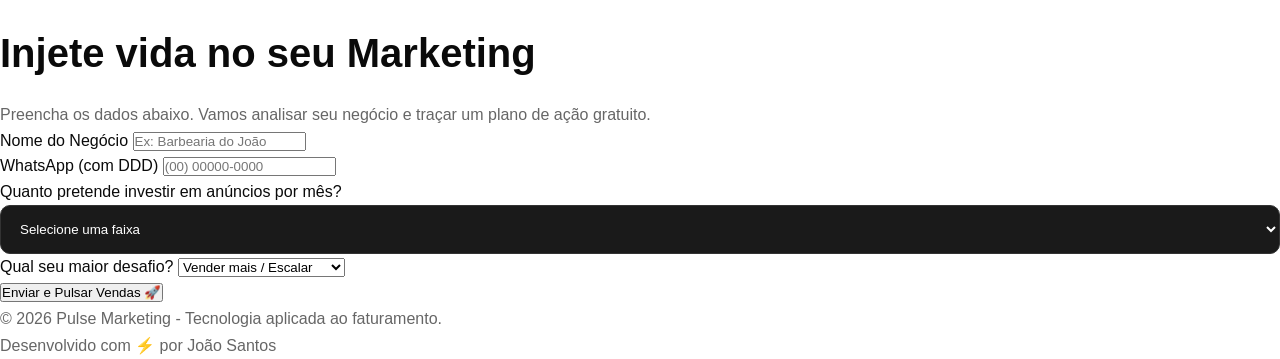
==== commit 9fc31984: "reset versão estável" ====
--- a/index.html
+++ b/index.html
@@ -1,12 +1,12 @@
 <!DOCTYPE html>
 <html lang="pt-BR">
 <head>
-    <!-- Google Tag Manager -->
     <script async src="https://www.googletagmanager.com/gtag/js?id=AW-18050157432"></script>
     <script>
       window.dataLayer = window.dataLayer || [];
       function gtag(){dataLayer.push(arguments);}
       gtag('js', new Date());
+
       gtag('config', 'AW-18050157432');
     </script>
 
@@ -14,264 +14,159 @@
     <meta name="viewport" content="width=device-width, initial-scale=1.0">
     <title>Pulse Marketing | Performance & Resultados para Negócios Locais</title>
     
-    <!-- Favicon -->
     <link rel="icon" type="image/png" href="logo pulse.png">
     <link rel="apple-touch-icon" href="logo pulse.png">
 
-    <!-- Meta SEO -->
     <meta name="description" content="Transformamos cliques em vendas reais para o seu negócio local com estratégias de tráfego pago e landing pages de alta conversão.">
     <meta property="og:title" content="Pulse Marketing | Resultados Reais">
     <meta property="og:description" content="Domine sua região e escale seu faturamento.">
     <meta property="og:type" content="website">
-    <meta property="og:image" content="logo pulse.png">
     
-    <!-- Modern Fonts -->
     <link rel="preconnect" href="https://fonts.googleapis.com">
     <link rel="preconnect" href="https://fonts.gstatic.com" crossorigin>
-    <link href="https://fonts.googleapis.com/css2?family=Inter:wght@300;400;500;600;700;800&display=swap" rel="stylesheet">
-    
-    <!-- Icons -->
-    <link rel="stylesheet" href="https://cdnjs.cloudflare.com/ajax/libs/font-awesome/6.5.1/css/all.min.css">
-    
-    <!-- Modern CSS Reset + Style -->
+    <link href="https://fonts.googleapis.com/css2?family=Poppins:wght@300;400;600;700&display=swap" rel="stylesheet">
+    <link rel="stylesheet" href="https://cdnjs.cloudflare.com/ajax/libs/font-awesome/6.0.0/css/all.min.css">
     <link rel="stylesheet" href="css/style.css">
 </head>
 <body>
-    <!-- Preloader -->
-    <div class="preloader">
-        <div class="pulse-loader"></div>
+
+<header class="navbar">
+    <div class="logo-container">
+        <a href="index.html">
+            <img src="pulse.png" alt="Logo" style="width: 200px !important; height: auto !important; margin-top: 5px;">
+        </a>
     </div>
 
-    <!-- Navbar Moderna -->
-    <header class="navbar">
-        <div class="nav-container">
-            <a href="#hero" class="logo">
-                <img src="pulse.png" alt="Pulse Marketing" loading="lazy">
-            </a>
+    <nav class="nav-menu">
+        <a href="#servicos">Serviços</a>
+        <a href="#sobre">Sobre a Pulse</a>
+    </nav>
+
+    <a href="https://wa.me/5541987613156?text=Ol%C3%A1%2C%20vi%20o%20site%20da%20Pulse%20Marketing!%20Gostaria%20de%20um%20diagn%C3%B3stico%20para%20escalar%20meu%20neg%C3%B3cio%20local.%20Pode%20me%20ajudar%3F" 
+       target="_blank" 
+       class="nav-cta">
+       Falar com Especialista
+    </a>
+</header>
+
+<main>
+    <section id="hero">
+        <div class="hero-content">
+            <span class="tagline">Performance & Resultados</span>
+            <h1>Transformamos cliques em <span class="gradient-text">vendas reais.</span></h1>
+            <p>Pare de queimar dinheiro com anúncios que não convertem. Criamos a estratégia completa de tráfego e páginas de alta conversão para o seu negócio local dominar a região.</p>
             
-            <nav class="nav-menu">
-                <a href="#servicos" class="nav-link">Serviços</a>
-                <a href="#sobre" class="nav-link">Sobre</a>
-                <a href="#contato" class="nav-link">Contato</a>
-            </nav>
-            
-            <a href="https://wa.me/5541987613156?text=Olá Pulse! Quero escalar meu negócio local!" 
-               class="nav-cta" target="_blank">
-                <i class="fab fa-whatsapp"></i> Falar com Especialista
-            </a>
-            
-            <div class="mobile-menu">
-                <span></span>
-                <span></span>
-                <span></span>
-            </div>
-        </div>
-    </header>
-
-    <!-- Hero Section Ultra Moderna -->
-    <section id="hero" class="hero">
-        <div class="hero-bg"></div>
-        <div class="hero-content">
-            <div class="hero-badge">
-                <span>🚀 Performance Marketing 2024</span>
-            </div>
-            <h1 class="hero-title">
-                Transformamos <span class="gradient-text">cliques</span><br>
-                em <span class="gradient-text">vendas reais</span>
-            </h1>
-            <p class="hero-subtitle">
-                Pare de queimar dinheiro com anúncios ruins. Nossa estratégia completa domina sua região com 
-                tráfego pago preciso + landing pages que convertem 10x mais.
-            </p>
-            
-            <div class="hero-stats">
-                <div class="stat-item">
-                    <div class="stat-number" data-target="247">247</div>
-                    <span>Negócios atendidos</span>
-                </div>
-                <div class="stat-item">
-                    <div class="stat-number" data-target="4.2">4.2x</div>
-                    <span>ROI médio</span>
-                </div>
-                <div class="stat-item">
-                    <div class="stat-number" data-target="98">98%</div>
-                    <span>Taxa de satisfação</span>
-                </div>
-            </div>
-            
-            <div class="hero-buttons">
-                <a href="https://wa.me/5541987613156?text=Olá! Vi o site da Pulse e quero escalar meu negócio local!" 
-                   class="btn-primary" target="_blank">
-                    <i class="fab fa-whatsapp"></i> Escalar Meu Negócio Agora
-                </a>
-                <a href="#servicos" class="btn-secondary">
-                    <i class="fas fa-play"></i> Ver Estratégia Completa
-                </a>
-            </div>
-        </div>
-        
-        <!-- Floating Elements -->
-        <div class="floating-card card-1">
-            <i class="fas fa-chart-line"></i>
-        </div>
-        <div class="floating-card card-2">
-            <i class="fas fa-bullseye"></i>
-        </div>
-    </section>
-
-    <!-- Services Grid Moderno -->
-    <section id="servicos" class="services">
-        <div class="container">
-            <div class="section-header">
-                <span class="section-badge">Nossos Superpoderes</span>
-                <h2>O que fazemos pelo seu <span class="gradient-text">pulso de vendas</span>?</h2>
-            </div>
-            
-            <div class="services-grid">
-                <a href="trafego-pago.html" class="service-card" data-aos="fade-up">
-                    <div class="card-icon">
-                        <i class="fas fa-rocket"></i>
-                    </div>
-                    <h3>🚀 Gestão de Tráfego</h3>
-                    <p>Anúncios certeiros no Google Ads e Meta que atraem clientes prontos pra comprar AGORA.</p>
-                    <div class="card-footer">
-                        <span>Taxa média de conversão: 12.7%</span>
-                        <i class="fas fa-arrow-right"></i>
-                    </div>
-                </a>
-
-                <a href="landing-pages.html" class="service-card featured" data-aos="fade-up" data-aos-delay="100">
-                    <div class="card-icon">
-                        <i class="fas fa-laptop-code"></i>
-                    </div>
-                    <h3>💻 Landing Pages Pro</h3>
-                    <p>Páginas ultra rápidas otimizadas pra conversão máxima. Seu visitante vira cliente em 3 cliques.</p>
-                    <div class="card-footer">
-                        <span>+347% conversões médias</span>
-                        <i class="fas fa-arrow-right"></i>
-                    </div>
-                </a>
-
-                <a href="trafego-local.html" class="service-card" data-aos="fade-up" data-aos-delay="200">
-                    <div class="card-icon">
-                        <i class="fas fa-map-marker-alt"></i>
-                    </div>
-                    <h3>📍 Domínio Local</h3>
-                    <p>Seu negócio domina o Google Maps e redes sociais da sua região. Clientes locais = vendas locais.</p>
-                    <div class="card-footer">
-                        <span>Raio de 10km coberto</span>
-                        <i class="fas fa-arrow-right"></i>
-                    </div>
-                </a>
+            <div class="hero-btns">
+                <a href="https://wa.me/5541987613156?text=Ol%C3%A1%2C%20vi%20o%20site%20da%20Pulse%20Marketing!%20Gostaria%20de%20um%20diagn%C3%B3stico%20para%20minha%20empresa.%20Quero%20escalar%20meu%20faturamento!" 
+                   target="_blank" class="btn-main">Quero Escalar Meu Negócio</a>
+                <a href="#servicos" class="btn-sub">Ver Estratégia</a>
             </div>
         </div>
     </section>
 
-    <!-- About Section -->
-    <section id="sobre" class="about">
-        <div class="container">
-            <div class="about-content">
-                <div class="about-text" data-aos="fade-right">
-                    <span class="section-badge">Quem Somos de Verdade</span>
-                    <h2>Por que escolher a <span class="gradient-text">Pulse</span>?</h2>
-                    <p>
-                        <strong>A Pulse não vende likes. Vendemos faturamento.</strong><br><br>
-                        Entendemos que pro empreendedor local, resultado é telefone tocando e cliente entrando na porta. 
-                        Combinamos estratégias internacionais com a pegada do negócio brasileiro.
-                    </p>
-                    
-                    <div class="features-grid">
-                        <div class="feature">
-                            <i class="fas fa-coins"></i>
-                            <span>ROI Garantido</span>
-                        </div>
-                        <div class="feature">
-                            <i class="fas fa-eye"></i>
-                            <span>Transparência Total</span>
-                        </div>
-                        <div class="feature">
-                            <i class="fas fa-infinity"></i>
-                            <span>Escalável Infinito</span>
-                        </div>
-                    </div>
+    <section id="servicos">
+        <div class="section-title">
+            <h2>O que fazemos pelo seu pulso de vendas?</h2>
+        </div>
+        <div class="grid-servicos">
+            <a href="trafego-pago.html" class="card-link">
+                <div class="card">
+                    <i class="fas fa-chart-line"></i>
+                    <h3>Gestão de Tráfego</h3>
+                    <p>Anúncios certeiros no Google e Meta Ads para atrair clientes prontos para comprar.</p>
+                    <span style="color: var(--pulse-orange); font-weight: 700; font-size: 0.8rem; display: block; margin-top: 15px;">SAIBA MAIS →</span>
                 </div>
-                
-                <div class="about-visual" data-aos="fade-left">
-                    <div class="about-mockup">
-                        <img src="pulse.png" alt="Pulse Marketing" loading="lazy">
-                        <div class="pulse-ring"></div>
-                    </div>
+            </a>
+
+            <a href="landing-pages.html" class="card-link">
+                <div class="card">
+                    <i class="fas fa-laptop-code"></i>
+                    <h3>Landing Pages</h3>
+                    <p>Páginas ultra velozes e focadas 100% em conversão, desenhadas para o seu público.</p>
+                    <span style="color: var(--pulse-orange); font-weight: 700; font-size: 0.8rem; display: block; margin-top: 15px;">SAIBA MAIS →</span>
                 </div>
+            </a>
+
+            <a href="trafego-local.html" class="card-link">
+                <div class="card">
+                    <i class="fas fa-bullseye"></i>
+                    <h3>Tráfego Local</h3>
+                    <p>Dominamos o raio de atuação da sua empresa no Google Maps e redes sociais.</p>
+                    <span style="color: var(--pulse-orange); font-weight: 700; font-size: 0.8rem; display: block; margin-top: 15px;">SAIBA MAIS →</span>
+                </div>
+            </a>
+        </div>
+    </section>
+
+    <section id="sobre" style="padding: 100px 10%; background: #fff;">
+        <div style="display: flex; align-items: center; gap: 50px; flex-wrap: wrap;">
+            <div style="flex: 1; min-width: 300px;">
+                <span class="tagline">Nossa Identidade</span>
+                <h2 style="font-size: 2.5rem; margin-bottom: 20px;">Por que a <span class="gradient-text">Pulse Marketing?</span></h2>
+                <p style="color: #666; line-height: 1.8; margin-bottom: 20px;">
+                    A Pulse nasceu com um propósito claro: **parar de vender "likes" e começar a entregar faturamento.** Entendemos que para um negócio local, o que importa não é a métrica de vaidade, mas sim o telefone tocando e o cliente entrando pela porta.
+                </p>
+                <p style="color: #666; line-height: 1.8;">
+                    Combinamos estratégias de tráfego de nível internacional com um atendimento focado na realidade do empreendedor brasileiro. Nosso foco é criar um **pulso constante de vendas** através de anúncios precisos e páginas que não deixam o seu dinheiro escapar.
+                </p>
+            </div>
+            <div style="flex: 1; min-width: 300px; background: #fdfdfd; padding: 40px; border-radius: 20px; border-left: 5px solid #ff552e; box-shadow: 0 10px 30px rgba(0,0,0,0.05);">
+                <h3 style="margin-bottom: 15px;">Nosso DNA:</h3>
+                <ul style="list-style: none; padding: 0;">
+                    <li style="margin-bottom: 15px;"><i class="fas fa-check-circle" style="color: #ff552e;"></i> <strong>Foco em ROI:</strong> Cada centavo investido deve retornar em lucro.</li>
+                    <li style="margin-bottom: 15px;"><i class="fas fa-check-circle" style="color: #ff552e;"></i> <strong>Transparência Total:</strong> Dados reais, sem enrolação técnica.</li>
+                    <li style="margin-bottom: 15px;"><i class="fas fa-check-circle" style="color: #ff552e;"></i> <strong>Escalabilidade:</strong> Criamos processos que permitem seu negócio crescer sem caos.</li>
+                </ul>
             </div>
         </div>
     </section>
 
-    <!-- CTA Section -->
-    <section id="contato" class="cta">
-        <div class="cta-card">
-            <div class="cta-content">
-                <h2>🚀 Hora de injetar vida no seu marketing</h2>
-                <p>Preencha em 30s. Vamos analisar seu negócio e te entregar um plano de ação GRATUITO pra explodir as vendas.</p>
-            </div>
+    <section id="contato">
+        <div class="contact-card">
+            <h2>Injete vida no seu Marketing</h2>
+            <p>Preencha os dados abaixo. Vamos analisar seu negócio e traçar um plano de ação gratuito.</p>
             
-            <form class="cta-form" id="pulseForm">
-                <div class="form-row">
-                    <div class="form-group">
-                        <label>Nome do Negócio</label>
-                        <input type="text" placeholder="Ex: Barbearia Central" required>
-                    </div>
-                    <div class="form-group">
-                        <label>WhatsApp</label>
-                        <input type="tel" placeholder="(41) 99999-9999" required>
-                    </div>
+            <form id="form-pulse">
+                <div class="input-group">
+                    <label>Nome do Negócio</label>
+                    <input type="text" id="business-name" placeholder="Ex: Barbearia do João" required>
                 </div>
-                
-                <div class="form-row">
-                    <div class="form-group">
-                        <label>Investimento mensal em anúncios</label>
-                        <select required>
-                            <option value="">Selecione...</option>
-                            <option>R$ 500 - 1.000</option>
-                            <option>R$ 1.000 - 3.000</option>
-                            <option>R$ 3.000 - 5.000</option>
-                            <option>Acima de R$ 5.000</option>
-                        </select>
-                    </div>
-                    <div class="form-group">
-                        <label>Seu maior desafio</label>
-                        <select>
-                            <option>Vender mais/Escalar</option>
-                            <option>Ser conhecido localmente</option>
-                            <option>Melhorar conversões</option>
-                            <option>Outro</option>
-                        </select>
-                    </div>
+                <div class="input-group">
+                    <label>WhatsApp (com DDD)</label>
+                    <input type="tel" id="whatsapp" placeholder="(00) 00000-0000" required>
                 </div>
-                
-                <button type="submit" class="btn-cta">
-                    <i class="fab fa-whatsapp"></i>
-                    Enviar Plano Gratuito
-                </button>
+                <div class="input-group">
+                    <label>Quanto pretende investir em anúncios por mês?</label>
+                    <select id="budget" required style="width: 100%; padding: 15px; background: #1a1a1a; border: 1px solid #333; color: white; border-radius: 10px;">
+                        <option value="" disabled selected>Selecione uma faixa</option>
+                        <option value="500-1000">R$ 500 a R$ 1.000</option>
+                        <option value="1000-3000">R$ 1.000 a R$ 3.000</option>
+                        <option value="3000-5000">R$ 3.000 a R$ 5.000</option>
+                        <option value="5000+">Acima de R$ 5.000</option>
+                    </select>
+                </div>
+                <div class="input-group">
+                    <label>Qual seu maior desafio?</label>
+                    <select id="challenge">
+                        <option>Vender mais / Escalar</option>
+                        <option>Ser conhecido na região</option>
+                        <option>Melhorar o site/página</option>
+                        <option>Outro</option>
+                    </select>
+                </div>
+                <button type="button" onclick="enviarWhatsApp()" class="btn-submit">Enviar e Pulsar Vendas 🚀</button>
             </form>
         </div>
     </section>
+</main>
 
-    <!-- Footer -->
-    <footer class="footer">
-        <div class="container">
-            <div class="footer-content">
-                <div class="footer-brand">
-                    <img src="pulse.png" alt="Pulse Marketing" loading="lazy">
-                </div>
-                <p>&copy; 2024 Pulse Marketing. Tecnologia que acelera faturamento.</p>
-                <div class="footer-links">
-                    <a href="https://wa.me/5541987613156" target="_blank"><i class="fab fa-whatsapp"></i></a>
-                </div>
-            </div>
-        </div>
-    </footer>
+<footer>
+    <div class="footer-content">
+        <p>&copy; 2026 Pulse Marketing - Tecnologia aplicada ao faturamento.</p>
+        <p class="developer-credit">Desenvolvido com ⚡ por João Santos</p>
+    </div>
+</footer>
 
-    <!-- Scripts -->
-    <script src="js/script.js"></script>
+<script src="js/script.js"></script>
 </body>
 </html>
--- a/css/style.css
+++ b/css/style.css
@@ -169,11 +169,10 @@
 }
 
 .logo img {
-  height: 45px;
+  height: 58px;
   width: auto;
   transition: var(--transition-fast);
 }
-
 .logo:hover img {
   transform: scale(1.05);
 }
@@ -1174,4 +1173,324 @@
     
     .local-problems {
         gap: 20px;
-    }}+    }}
+
+    /* ========================================
+   TRÁFEGO PAGO SERVICE - CSS ESPECÍFICO
+========================================= */
+.traffic-service { background: linear-gradient(180deg, #fff7f0 0%, #ffe8d9 100%); }
+
+.traffic-hero {
+    background: linear-gradient(135deg, #ff6b6b 0%, #ff8e8e 50%, #ffa8a8 100%);
+    position: relative;
+    overflow: hidden;
+}
+
+.traffic-particles {
+    position: absolute;
+    top: 0;
+    left: 0;
+    right: 0;
+    bottom: 0;
+    background-image: 
+        radial-gradient(2px 2px at 20px 30px, #fff, transparent),
+        radial-gradient(2px 2px at 40px 70px, rgba(255,255,255,0.8), transparent),
+        radial-gradient(1px 1px at 90px 40px, #fff, transparent),
+        radial-gradient(1px 1px at 130px 80px, rgba(255,255,255,0.6), transparent);
+    background-repeat: repeat;
+    background-size: 200px 100px;
+    animation: particleFloat 20s linear infinite;
+}
+
+@keyframes particleFloat {
+    0% { transform: translateY(0) rotate(0deg); }
+    100% { transform: translateY(-100px) rotate(360deg); }
+}
+
+.roi-calculator {
+    background: white;
+    border-radius: var(--radius-xl);
+    padding: var(--spacing-2xl);
+    box-shadow: var(--shadow-lg);
+    max-width: 600px;
+    margin: var(--spacing-2xl) auto 0;
+    text-align: center;
+}
+
+.calc-inputs {
+    display: flex;
+    gap: var(--spacing-xl);
+    margin-bottom: var(--spacing-xl);
+    justify-content: center;
+    flex-wrap: wrap;
+}
+
+.calc-group {
+    flex: 1;
+    min-width: 200px;
+}
+
+.calc-group label {
+    display: block;
+    margin-bottom: var(--spacing-sm);
+    font-weight: 600;
+    color: var(--pulse-dark);
+}
+
+.calc-group select {
+    width: 100%;
+    padding: var(--spacing-md);
+    border: 2px solid var(--pulse-gray-200);
+    border-radius: var(--radius-lg);
+    background: white;
+    font-size: var(--font-size-base);
+    transition: var(--transition-fast);
+}
+
+.calc-group select:focus {
+    border-color: var(--pulse-primary);
+    outline: none;
+}
+
+.roi-value {
+    background: var(--gradient-primary);
+    -webkit-background-clip: text;
+    -webkit-text-fill-color: transparent;
+    font-size: var(--font-size-2xl);
+    font-weight: 800;
+}
+
+.calc-results {
+    display: flex;
+    justify-content: space-around;
+    flex-wrap: wrap;
+    gap: var(--spacing-lg);
+}
+
+.result-item {
+    text-align: center;
+}
+
+.result-label {
+    display: block;
+    font-size: var(--font-size-sm);
+    color: var(--pulse-gray-600);
+    margin-bottom: var(--spacing-xs);
+}
+
+.result-number {
+    font-size: var(--font-size-3xl);
+    font-weight: 800;
+    color: var(--pulse-primary);
+}
+
+.platforms-grid {
+    display: grid;
+    grid-template-columns: 1fr 1fr;
+    gap: var(--spacing-2xl);
+    margin-top: var(--spacing-xl);
+}
+
+.platform-card {
+    background: white;
+    padding: var(--spacing-2xl);
+    border-radius: var(--radius-xl);
+    box-shadow: var(--shadow-sm);
+    transition: var(--transition-normal);
+    position: relative;
+    overflow: hidden;
+}
+
+.platform-card::before {
+    content: '';
+    position: absolute;
+    top: 0;
+    left: 0;
+    right: 0;
+    height: 4px;
+    background: var(--gradient-primary);
+    transform: scaleX(0);
+    transition: var(--transition-normal);
+}
+
+.platform-card:hover::before {
+    transform: scaleX(1);
+}
+
+.platform-card:hover {
+    transform: translateY(-10px);
+    box-shadow: var(--shadow-lg);
+}
+
+.platform-card.google::before {
+    background: linear-gradient(90deg, #4285f4, #34a853);
+}
+
+.platform-card.meta::before {
+    background: linear-gradient(90deg, #f48220, #1877f2);
+}
+
+.platform-icon {
+    width: 100px;
+    height: 100px;
+    border-radius: var(--radius-xl);
+    display: flex;
+    align-items: center;
+    justify-content: center;
+    font-size: 2.5rem;
+    color: white;
+    margin: 0 auto var(--spacing-xl);
+    box-shadow: var(--shadow-md);
+}
+
+.platform-card.google .platform-icon {
+    background: linear-gradient(135deg, #4285f4, #34a853);
+}
+
+.platform-card.meta .platform-icon {
+    background: linear-gradient(135deg, #f48220, #1877f2);
+}
+
+.platform-stats {
+    display: flex;
+    flex-direction: column;
+    gap: var(--spacing-sm);
+    margin-top: var(--spacing-md);
+}
+
+.platform-stats span {
+    background: var(--pulse-gray-100);
+    padding: 0.5rem 1rem;
+    border-radius: var(--radius-full);
+    font-size: var(--font-size-xs);
+    font-weight: 600;
+}
+
+.ads-process {
+    display: grid;
+    grid-template-columns: repeat(auto-fit, minmax(250px, 1fr));
+    gap: var(--spacing-xl);
+    margin-top: var(--spacing-xl);
+}
+
+.process-step {
+    background: white;
+    padding: var(--spacing-xl);
+    border-radius: var(--radius-xl);
+    text-align: center;
+    box-shadow: var(--shadow-sm);
+    transition: var(--transition-normal);
+    position: relative;
+}
+
+.process-step:hover {
+    transform: translateY(-8px);
+    box-shadow: var(--shadow-lg);
+}
+
+.process-step .step-number {
+    position: absolute;
+    top: -25px;
+    left: 50%;
+    transform: translateX(-50%);
+    width: 50px;
+    height: 50px;
+    background: var(--gradient-primary);
+    color: white;
+    border-radius: var(--radius-full);
+    display: flex;
+    align-items: center;
+    justify-content: center;
+    font-weight: 800;
+    font-size: var(--font-size-sm);
+    box-shadow: var(--shadow-md);
+}
+
+.evidence-section {
+    background: linear-gradient(135deg, #667eea 0%, #764ba2 100%);
+    color: white;
+}
+
+.evidence-grid {
+    display: grid;
+    grid-template-columns: repeat(auto-fit, minmax(300px, 1fr));
+    gap: var(--spacing-xl);
+    margin-top: var(--spacing-xl);
+}
+
+.evidence-card {
+    background: rgba(255,255,255,0.15);
+    backdrop-filter: blur(10px);
+    border-radius: var(--radius-xl);
+    padding: var(--spacing-xl);
+    transition: var(--transition-normal);
+}
+
+.evidence-card:hover {
+    transform: translateY(-8px);
+    background: rgba(255,255,255,0.25);
+}
+
+.evidence-header {
+    display: flex;
+    align-items: center;
+    gap: var(--spacing-md);
+    margin-bottom: var(--spacing-lg);
+}
+
+.evidence-header i {
+    font-size: 2rem;
+    width: 50px;
+    background: rgba(255,255,255,0.2);
+    border-radius: var(--radius-full);
+    padding: 1rem;
+}
+
+.evidence-stats {
+    display: flex;
+    flex-direction: column;
+    gap: 0.5rem;
+    font-size: var(--font-size-sm);
+}
+
+.evidence-stats span:last-child {
+    font-size: var(--font-size-lg);
+    font-weight: 800;
+    margin-top: var(--spacing-sm);
+}
+
+.traffic-cta .cta-card {
+    background: linear-gradient(135deg, var(--pulse-primary), var(--pulse-secondary));
+}
+
+/* Mobile Responsivo */
+@media (max-width: 768px) {
+    .calc-inputs {
+        flex-direction: column;
+        align-items: center;
+    }
+    
+    .calc-results {
+        flex-direction: column;
+        text-align: center;
+    }
+    
+    .platforms-grid {
+        grid-template-columns: 1fr;
+    }
+    
+    .ads-process {
+        grid-template-columns: 1fr;
+    }
+    
+    .evidence-grid {
+        grid-template-columns: 1fr;
+    }
+}
+
+@media (max-width: 480px) {
+    .service-stats {
+        grid-template-columns: 1fr;
+        gap: var(--spacing-md);
+    }
+}
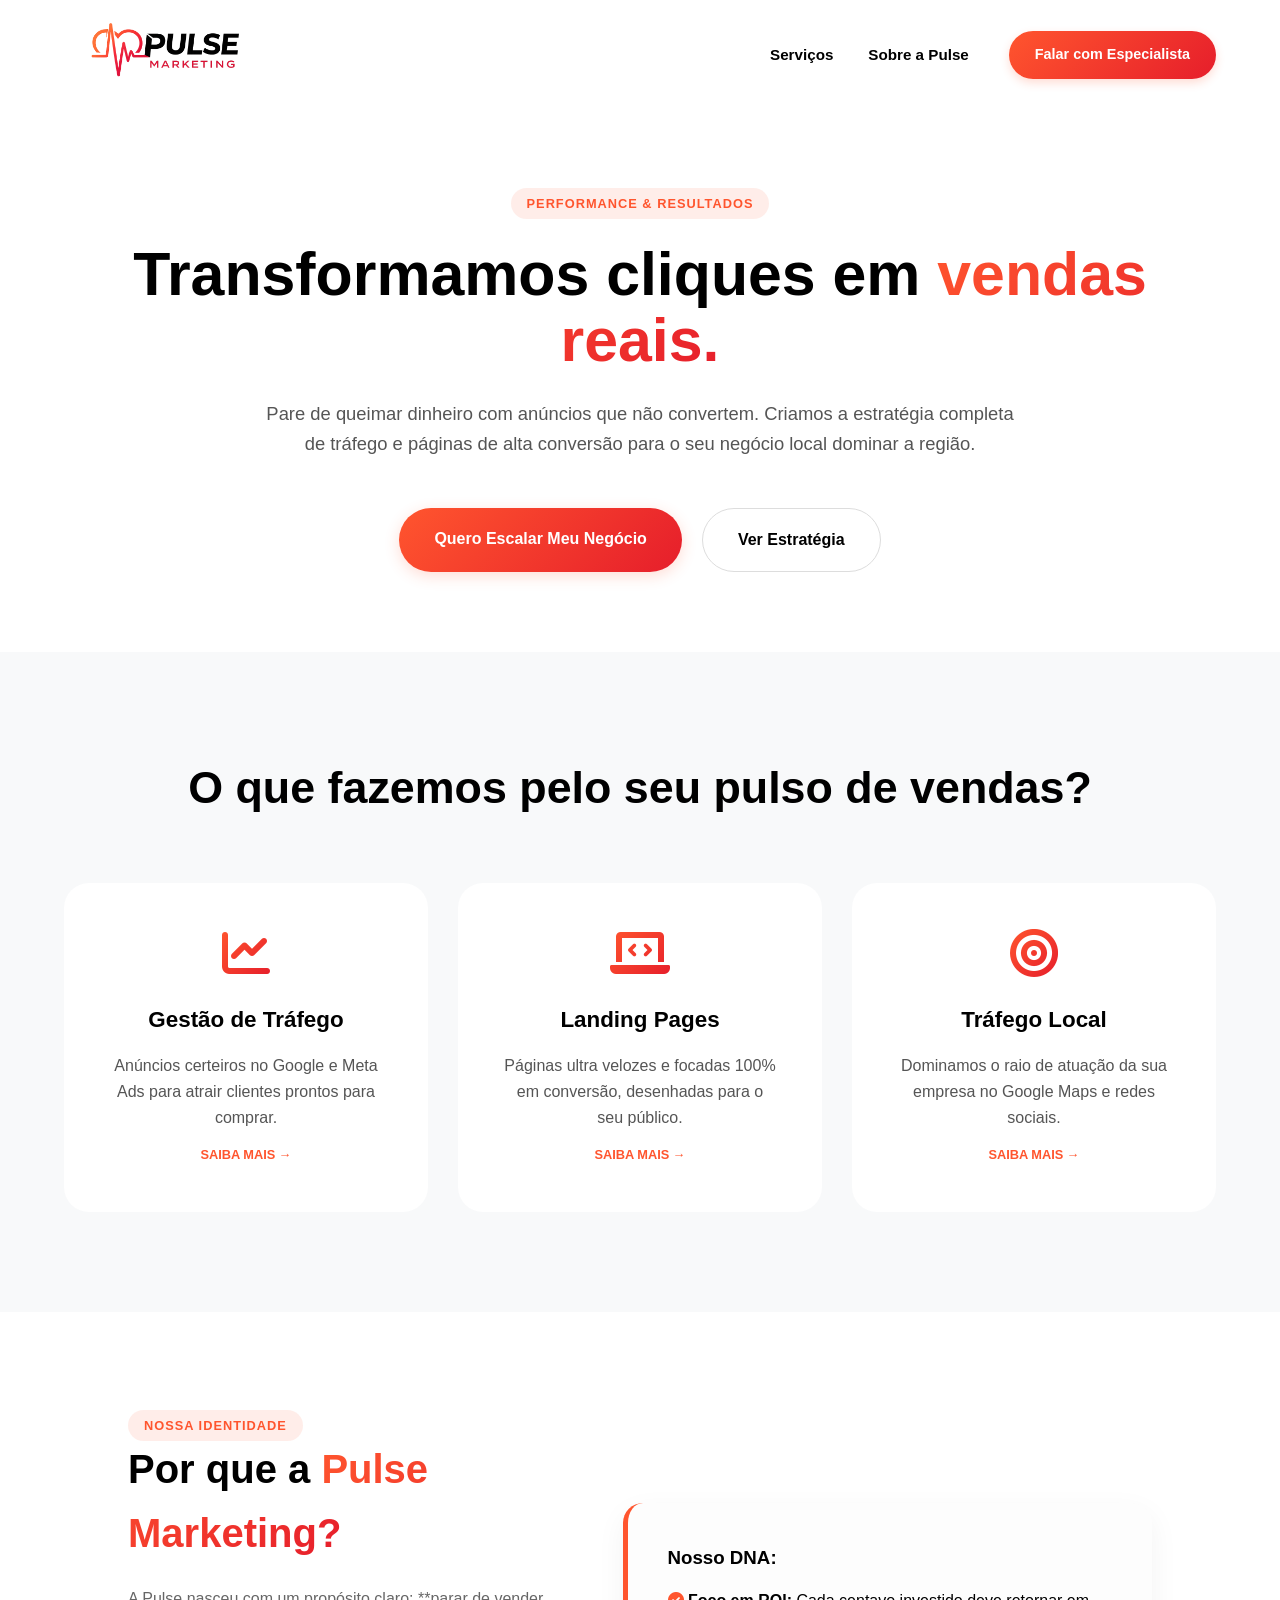
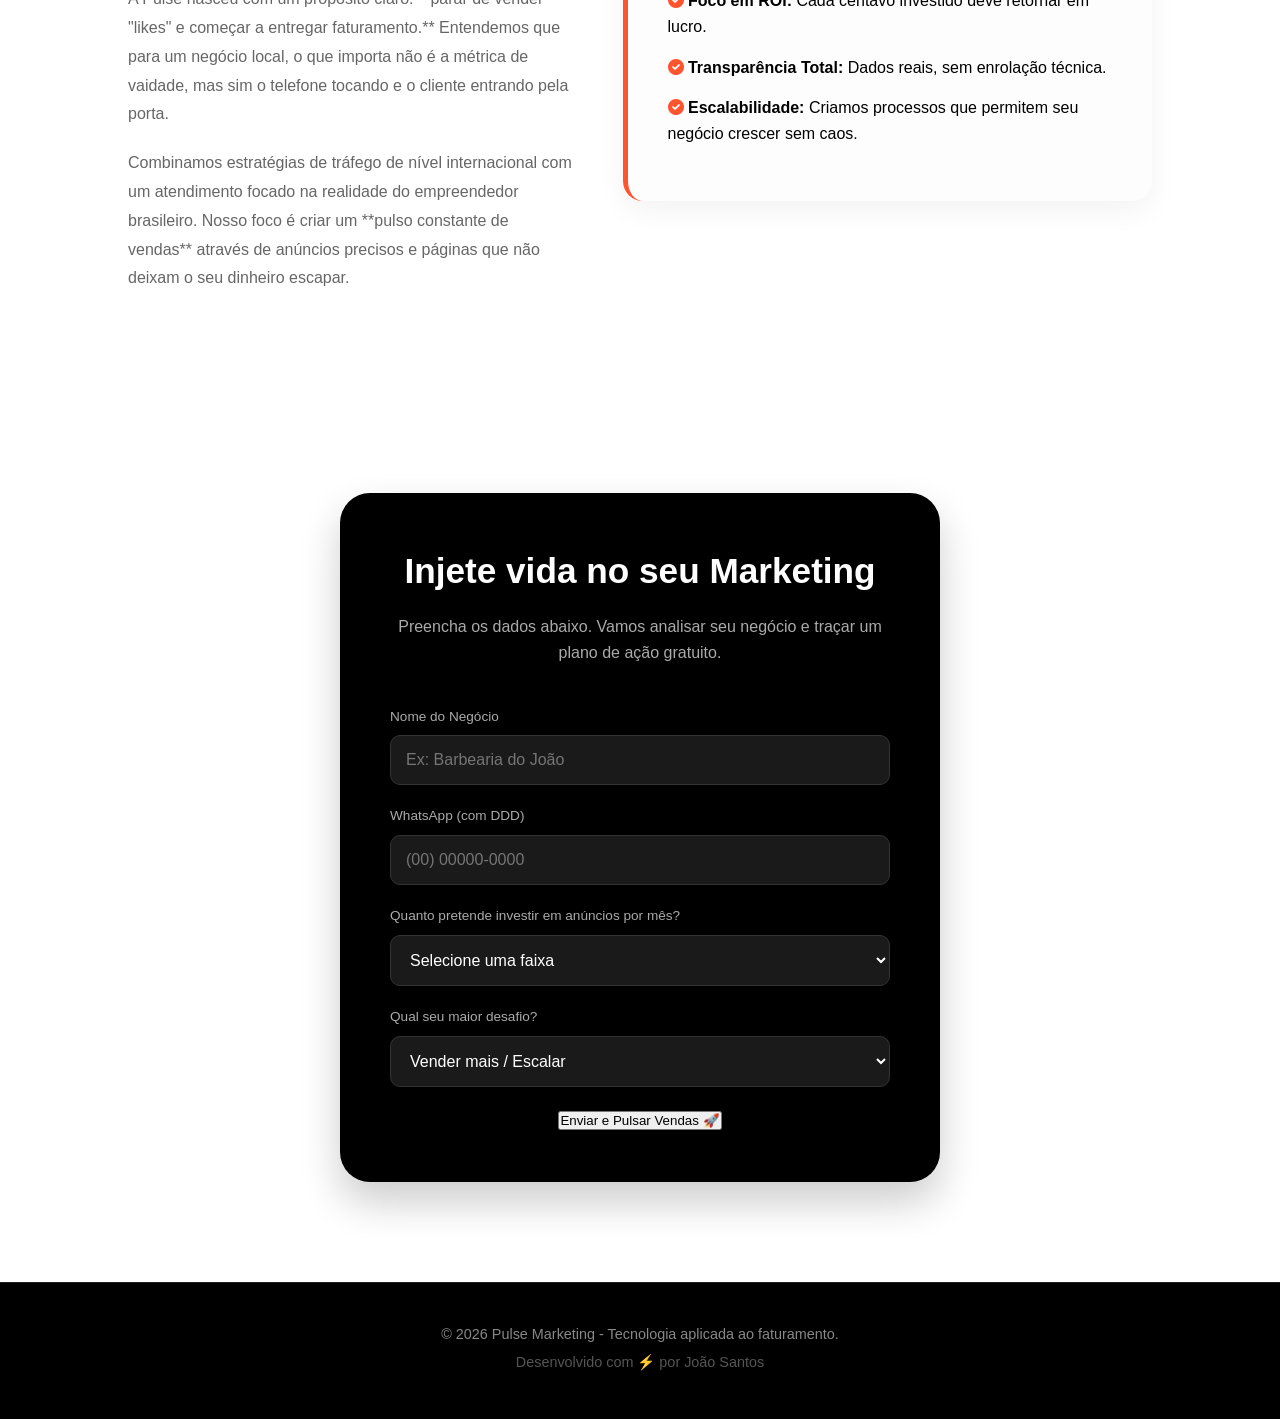
==== commit 261c57d5: "atualizado pro google" ====
--- a/index.html
+++ b/index.html
@@ -21,6 +21,8 @@
     <meta property="og:title" content="Pulse Marketing | Resultados Reais">
     <meta property="og:description" content="Domine sua região e escale seu faturamento.">
     <meta property="og:type" content="website">
+    <link rel="canonical" href="https://minha-landing-page-liard.vercel.app/">
+    <meta property="og:image" content="https://minha-landing-page-liard.vercel.app/pulse.png">
     
     <link rel="preconnect" href="https://fonts.googleapis.com">
     <link rel="preconnect" href="https://fonts.gstatic.com" crossorigin>
@@ -32,7 +34,7 @@
 
 <header class="navbar">
     <div class="logo-container">
-        <a href="index.html">
+        <a href="/">
             <img src="pulse.png" alt="Logo" style="width: 200px !important; height: auto !important; margin-top: 5px;">
         </a>
     </div>
--- a/css/style.css
+++ b/css/style.css
@@ -1,1496 +1,191 @@
-/* ========================================
-   PULSE MARKETING 2.0 - DESIGN SYSTEM MODERNO
-   Glassmorphism + Neumorphism + Micro-interações
-=========================================== */
-
+/* DESIGN SYSTEM - PULSE MARKETING */
 :root {
-  /* Cores Principais */
-  --pulse-primary: #ff552e;
-  --pulse-secondary: #e61e2b;
-  --pulse-dark: #0a0a0a;
-  --pulse-dark-2: #1a1a1a;
-  --pulse-gray-900: #111;
-  --pulse-gray-800: #222;
-  --pulse-gray-700: #333;
-  --pulse-gray-600: #666;
-  --pulse-gray-400: #999;
-  --pulse-gray-200: #eee;
-  --pulse-gray-100: #f8f9fa;
+  --pulse-orange: #ff552e;
+  --pulse-red: #e61e2b;
+  --pulse-black: #000000;
+  --pulse-gray: #555555;
+  --pulse-light: #f8f9fa;
   --pulse-white: #ffffff;
-  
-  /* Gradientes */
-  --gradient-primary: linear-gradient(135deg, #ff552e 0%, #e61e2b 50%, #ff6b47 100%);
-  --gradient-hero: linear-gradient(135deg, rgba(255,85,46,0.1) 0%, rgba(230,30,43,0.05) 100%);
-  --gradient-glass: linear-gradient(145deg, rgba(255,255,255,0.1), rgba(255,255,255,0.05));
-  
-  /* Sombras */
-  --shadow-sm: 0 2px 10px rgba(0,0,0,0.08);
-  --shadow-md: 0 10px 30px rgba(0,0,0,0.12);
-  --shadow-lg: 0 20px 60px rgba(0,0,0,0.15);
-  --shadow-glass: 0 8px 32px rgba(0,0,0,0.1);
-  
-  /* Fontes */
-  --font-family: 'Inter', -apple-system, BlinkMacSystemFont, sans-serif;
-  --font-size-xs: 0.75rem;
-  --font-size-sm: 0.875rem;
-  --font-size-base: 1rem;
-  --font-size-lg: 1.125rem;
-  --font-size-xl: 1.25rem;
-  --font-size-2xl: 1.5rem;
-  --font-size-3xl: 2rem;
-  --font-size-4xl: 2.5rem;
-  --font-size-5xl: 3.5rem;
-  
-  /* Spacings */
-  --spacing-xs: 0.5rem;
-  --spacing-sm: 1rem;
-  --spacing-md: 1.5rem;
-  --spacing-lg: 2rem;
-  --spacing-xl: 3rem;
-  --spacing-2xl: 4rem;
-  
-  /* Border Radius */
-  --radius-sm: 8px;
-  --radius-md: 12px;
-  --radius-lg: 20px;
-  --radius-xl: 30px;
-  --radius-full: 9999px;
-  
-  /* Transições */
-  --transition-fast: 0.2s ease;
-  --transition-normal: 0.3s cubic-bezier(0.4, 0, 0.2, 1);
-  --transition-slow: 0.5s cubic-bezier(0.4, 0, 0.2, 1);
+  --pulse-gradient: linear-gradient(135deg, var(--pulse-orange), var(--pulse-red));
+  --font-main: 'Poppins', sans-serif;
+  --nav-height: 110px; 
 }
 
-/* Reset & Base */
-*,
-*::before,
-*::after {
-  margin: 0;
-  padding: 0;
-  box-sizing: border-box;
+* { margin: 0; padding: 0; box-sizing: border-box; }
+
+body {
+  font-family: var(--font-main);
+  background-color: var(--pulse-white);
+  color: var(--pulse-black);
+  line-height: 1.6;
+  overflow-x: hidden;
+  padding-top: var(--nav-height); 
 }
 
-html {
-  scroll-behavior: smooth;
-  scroll-padding-top: 120px;
+html { scroll-behavior: smooth; }
+
+/* Navbar */
+.navbar {
+  display: flex;
+  justify-content: space-between;
+  align-items: center;
+  padding: 0 5%; 
+  height: var(--nav-height); 
+  background: rgba(255, 255, 255, 0.98);
+  backdrop-filter: blur(10px);
+  position: fixed;
+  top: 0; width: 100%; z-index: 1000;
+  box-shadow: 0 2px 15px rgba(0,0,0,0.05);
 }
 
-body {
-  font-family: var(--font-family);
-  background: var(--pulse-white);
-  color: var(--pulse-dark);
-  line-height: 1.6;
-  overflow-x: hidden;
-  -webkit-font-smoothing: antialiased;
-  -moz-osx-font-smoothing: grayscale;
+.logo-container { 
+  display: flex; 
+  align-items: center;
+  height: 100%; 
+  flex: 1; /* Permite que a logo ocupe o espaço necessário */
 }
 
-/* Preloader */
-.preloader {
-  position: fixed;
-  top: 0;
-  left: 0;
-  right: 0;
-  bottom: 0;
-  background: var(--pulse-white);
-  z-index: 9999;
-  display: flex;
-  align-items: center;
-  justify-content: center;
+/* --- LOGO --- */
+.brand-logo-main {
+  width: 200px !important; 
+  height: auto !important;
+  max-height: 80px;
+  object-fit: contain;
+  display: block;
+  transition: 0.3s;
 }
 
-.pulse-loader {
-  width: 60px;
-  height: 60px;
-  border: 3px solid var(--pulse-gray-200);
-  border-top: 3px solid var(--pulse-primary);
-  border-radius: 50%;
-  animation: spin 1s linear infinite;
+/* --- MENU DE NAVEGAÇÃO (NOVO) --- */
+.nav-menu {
+  display: flex;
+  gap: 35px;
+  margin: 0 40px;
 }
 
-@keyframes spin {
-  0% { transform: rotate(0deg); }
-  100% { transform: rotate(360deg); }
+.nav-menu a {
+  text-decoration: none;
+  color: var(--pulse-black);
+  font-weight: 600;
+  font-size: 0.95rem;
+  transition: 0.3s;
+  position: relative;
 }
 
-/* Container */
-.container {
-  max-width: 1200px;
-  margin: 0 auto;
-  padding: 0 var(--spacing-md);
+.nav-menu a::after {
+  content: '';
+  position: absolute;
+  width: 0;
+  height: 2px;
+  bottom: -5px;
+  left: 0;
+  background: var(--pulse-gradient);
+  transition: 0.3s;
 }
 
-/* Typography */
-h1, h2, h3, h4, h5, h6 {
-  font-weight: 700;
-  line-height: 1.2;
-  margin-bottom: var(--spacing-md);
+.nav-menu a:hover {
+  color: var(--pulse-orange);
 }
 
-h1 { font-size: var(--font-size-5xl); }
-h2 { font-size: var(--font-size-4xl); }
-h3 { font-size: var(--font-size-2xl); }
-
-p {
-  color: var(--pulse-gray-600);
-  font-size: var(--font-size-base);
-  line-height: 1.7;
-}
-
-.gradient-text {
-  background: var(--gradient-primary);
-  -webkit-background-clip: text;
-  -webkit-text-fill-color: transparent;
-  background-clip: text;
-}
-
-/* Navbar Moderna */
-.navbar {
-  position: fixed;
-  top: 0;
-  width: 100%;
-  background: rgba(255, 255, 255, 0.95);
-  backdrop-filter: blur(20px);
-  -webkit-backdrop-filter: blur(20px);
-  border-bottom: 1px solid rgba(255, 255, 255, 0.2);
-  z-index: 1000;
-  transition: var(--transition-normal);
-}
-
-.nav-container {
-  max-width: 1200px;
-  margin: 0 auto;
-  padding: 0 var(--spacing-md);
-  display: flex;
-  align-items: center;
-  justify-content: space-between;
-  height: 80px;
-}
-
-.logo img {
-  height: 58px;
-  width: auto;
-  transition: var(--transition-fast);
-}
-.logo:hover img {
-  transform: scale(1.05);
-}
-
-.nav-menu {
-  display: flex;
-  gap: var(--spacing-xl);
-  align-items: center;
-}
-
-.nav-link {
-  color: var(--pulse-dark);
-  text-decoration: none;
-  font-weight: 500;
-  font-size: var(--font-size-sm);
-  position: relative;
-  transition: var(--transition-fast);
-}
-
-.nav-link::after {
-  content: '';
-  position: absolute;
-  bottom: -8px;
-  left: 0;
-  width: 0;
-  height: 2px;
-  background: var(--gradient-primary);
-  transition: var(--transition-normal);
-}
-
-.nav-link:hover {
-  color: var(--pulse-primary);
-}
-
-.nav-link:hover::after {
+.nav-menu a:hover::after {
   width: 100%;
 }
 
 .nav-cta {
-  display: flex;
-  align-items: center;
-  gap: 0.5rem;
-  background: var(--gradient-primary);
+  text-decoration: none;
+  background: var(--pulse-gradient);
   color: white;
-  padding: 0.75rem 1.5rem;
-  border-radius: var(--radius-full);
-  text-decoration: none;
+  padding: 12px 26px;
+  border-radius: 50px;
   font-weight: 600;
-  font-size: var(--font-size-sm);
-  box-shadow: var(--shadow-md);
-  transition: var(--transition-normal);
-  white-space: nowrap;
+  font-size: 0.9rem;
+  transition: 0.3s;
+  box-shadow: 0 4px 10px rgba(255, 85, 46, 0.2);
+  white-space: nowrap; /* Impede o texto de quebrar linha */
 }
 
-.nav-cta:hover {
-  transform: translateY(-2px);
-  box-shadow: var(--shadow-lg);
+.nav-cta:hover { transform: translateY(-2px); box-shadow: 0 6px 15px rgba(255, 85, 46, 0.3); }
+
+/* Hero */
+#hero { padding: 80px 5% 80px; text-align: center; } 
+.tagline { background: rgba(255, 85, 46, 0.1); color: var(--pulse-orange); padding: 8px 16px; border-radius: 50px; font-weight: 600; font-size: 0.8rem; text-transform: uppercase; letter-spacing: 1px;}
+#hero h1 { font-size: clamp(2.2rem, 6vw, 3.8rem); margin: 25px 0; line-height: 1.1; font-weight: 700; color: var(--pulse-black);}
+.gradient-text { background: var(--pulse-gradient); -webkit-background-clip: text; -webkit-text-fill-color: transparent; }
+#hero p { font-size: 1.15rem; color: var(--pulse-gray); max-width: 750px; margin: 0 auto 50px; font-weight: 300; }
+.hero-btns { display: flex; justify-content: center; gap: 20px; flex-wrap: wrap; }
+
+.btn-main { background: var(--pulse-gradient); color: white; text-decoration: none; padding: 18px 35px; border-radius: 50px; font-weight: 700; transition: 0.3s; box-shadow: 0 4px 15px rgba(255, 85, 46, 0.2); }
+.btn-main:hover { transform: translateY(-3px); box-shadow: 0 6px 20px rgba(255, 85, 46, 0.4); }
+.btn-sub { color: var(--pulse-black); text-decoration: none; padding: 18px 35px; border: 1px solid #ddd; border-radius: 50px; transition: 0.3s; font-weight: 600; }
+.btn-sub:hover { background: #eee; }
+
+/* Serviços */
+#servicos { padding: 100px 5%; background: var(--pulse-light); }
+.section-title { text-align: center; margin-bottom: 60px; }
+.section-title h2 { font-size: clamp(1.8rem, 4vw, 2.8rem); color: var(--pulse-black); font-weight: 700; }
+
+.grid-servicos { display: grid; grid-template-columns: repeat(auto-fit, minmax(300px, 1fr)); gap: 30px; max-width: 1200px; margin: 0 auto; }
+.card { background: white; padding: 45px; border-radius: 25px; text-align: center; transition: 0.4s; border: 1px solid transparent;}
+.card:hover { transform: translateY(-8px); box-shadow: 0 15px 30px rgba(0,0,0,0.08); border-color: #eee; }
+.card i { font-size: 3rem; background: var(--pulse-gradient); -webkit-background-clip: text; -webkit-text-fill-color: transparent; margin-bottom: 25px; display: inline-block; }
+.card h3 { font-size: 1.4rem; margin-bottom: 15px; font-weight: 600; color: var(--pulse-black); }
+.card p { color: var(--pulse-gray); font-size: 1rem; font-weight: 300; }
+
+/* Contato */
+#contato { padding: 100px 5%; background: var(--pulse-white); }
+.contact-card { max-width: 600px; margin: 0 auto; background: var(--pulse-black); color: white; padding: 50px; border-radius: 30px; box-shadow: 0 20px 40px rgba(0,0,0,0.2); text-align: center; }
+.contact-card h2 { font-size: 2.2rem; margin-bottom: 15px; font-weight: 700; }
+.contact-card p { color: #aaa; margin-bottom: 40px; font-weight: 300; }
+
+.input-group { margin-bottom: 20px; text-align: left; }
+.input-group label { display: block; font-size: 0.85rem; margin-bottom: 8px; color: #aaa; font-weight: 400; }
+.input-group input, .input-group select { width: 100%; padding: 15px; background: #1a1a1a; border: 1px solid #333; color: white; border-radius: 10px; font-family: var(--font-main); font-size: 1rem; transition: 0.3s; }
+.input-group input:focus, .input-group select:focus { border-color: var(--pulse-orange); outline: none; background: #222; }
+
+/* Rodapé */
+footer { padding: 40px 5%; background: var(--pulse-black); color: white; text-align: center; border-top: 1px solid #222; }
+.footer-content p { font-size: 0.9rem; color: #888; margin-bottom: 5px; }
+.developer-credit { font-size: 0.8rem; color: #555 !important; font-weight: 300; }
+
+/* Responsividade Extra */
+@media (max-width: 992px) {
+  .nav-menu { gap: 20px; margin: 0 20px; }
+  .brand-logo-main { width: 170px !important; }
 }
 
-.nav-cta i { font-size: 1.1em; }
-
-/* Mobile Menu */
-.mobile-menu {
-  display: none;
-  flex-direction: column;
-  gap: 4px;
-  cursor: pointer;
-}
-
-.mobile-menu span {
-  width: 25px;
-  height: 3px;
-  background: var(--pulse-dark);
-  transition: var(--transition-fast);
-  border-radius: 2px;
-}
-
-/* Hero Section */
-.hero {
-  min-height: 100vh;
-  display: flex;
-  align-items: center;
-  position: relative;
-  overflow: hidden;
-  padding: 0 var(--spacing-md);
-}
-
-.hero::before {
-  content: '';
-  position: absolute;
-  top: 0;
-  left: 0;
-  right: 0;
-  bottom: 0;
-  background: var(--gradient-hero);
-  z-index: 1;
-}
-
-.hero-content {
-  max-width: 800px;
-  margin: 0 auto;
-  text-align: center;
-  position: relative;
-  z-index: 2;
-  padding-top: 120px;
-  padding-bottom: 100px;
-}
-
-.hero-badge {
-  display: inline-flex;
-  align-items: center;
-  gap: 0.5rem;
-  background: rgba(255, 85, 46, 0.15);
-  backdrop-filter: blur(10px);
-  color: var(--pulse-primary);
-  padding: 0.5rem 1.25rem;
-  border-radius: var(--radius-full);
-  font-size: var(--font-size-xs);
-  font-weight: 600;
-  letter-spacing: 1px;
-  margin-bottom: var(--spacing-lg);
-}
-
-.hero-title {
-  font-size: clamp(2.5rem, 5vw, 4.5rem);
-  font-weight: 800;
-  margin-bottom: var(--spacing-xl);
-  background: linear-gradient(135deg, var(--pulse-dark) 0%, var(--pulse-gray-900) 100%);
-  -webkit-background-clip: text;
-  -webkit-text-fill-color: transparent;
-  background-clip: text;
-}
-
-.hero-subtitle {
-  font-size: var(--font-size-lg);
-  max-width: 600px;
-  margin: 0 auto var(--spacing-2xl);
-  opacity: 0.9;
-}
-
-.hero-stats {
-  display: grid;
-  grid-template-columns: repeat(auto-fit, minmax(120px, 1fr));
-  gap: var(--spacing-xl);
-  margin-bottom: var(--spacing-2xl);
-  max-width: 500px;
-  margin-left: auto;
-  margin-right: auto;
-}
-
-.stat-item {
-  text-align: center;
-}
-
-.stat-number {
-  font-size: var(--font-size-3xl);
-  font-weight: 800;
-  color: var(--pulse-primary);
-  display: block;
-  line-height: 1;
-}
-
-.stat-item span {
-  font-size: var(--font-size-xs);
-  color: var(--pulse-gray-600);
-  font-weight: 500;
-  letter-spacing: 0.5px;
-}
-
-.hero-buttons {
-  display: flex;
-  gap: var(--spacing-md);
-  justify-content: center;
-  flex-wrap: wrap;
-}
-
-.btn-primary,
-.btn-secondary,
-.btn-cta {
-  display: inline-flex;
-  align-items: center;
-  gap: 0.75rem;
-  padding: 1rem 2rem;
-  border-radius: var(--radius-full);
-  font-weight: 600;
-  font-size: var(--font-size-sm);
-  text-decoration: none;
-  transition: var(--transition-normal);
-  border: none;
-  cursor: pointer;
-  position: relative;
-  overflow: hidden;
-}
-
-.btn-primary,
-.btn-cta {
-  background: var(--gradient-primary);
-  color: white;
-  box-shadow: var(--shadow-md);
-}
-
-.btn-primary:hover,
-.btn-cta:hover {
-  transform: translateY(-3px);
-  box-shadow: var(--shadow-lg);
-}
-
-.btn-secondary {
-  background: transparent;
-  color: var(--pulse-dark);
-  border: 2px solid var(--pulse-gray-200);
-}
-
-.btn-secondary:hover {
-  background: var(--pulse-gray-100);
-  transform: translateY(-2px);
-}
-
-/* Floating Elements */
-.floating-card {
-  position: absolute;
-  background: rgba(255, 255, 255, 0.1);
-  backdrop-filter: blur(10px);
-  border: 1px solid rgba(255, 255, 255, 0.2);
-  border-radius: var(--radius-xl);
-  padding: var(--spacing-lg);
-  display: flex;
-  align-items: center;
-  justify-content: center;
-  font-size: 1.5rem;
-  color: var(--pulse-primary);
-  animation: float 6s ease-in-out infinite;
-  box-shadow: var(--shadow-glass);
-}
-
-.card-1 {
-  top: 20%;
-  right: 10%;
-  animation-delay: 0s;
-}
-
-.card-2 {
-  bottom: 20%;
-  left: 10%;
-  animation-delay: -3s;
-}
-
-@keyframes float {
-  0%, 100% { transform: translateY(0px) rotate(0deg); }
-  50% { transform: translateY(-20px) rotate(5deg); }
-}
-
-/* Services Section */
-.services {
-  padding: var(--spacing-2xl) 0;
-  background: var(--pulse-gray-100);
-}
-
-.section-header {
-  text-align: center;
-  margin-bottom: var(--spacing-2xl);
-}
-
-.section-badge {
-  display: inline-block;
-  background: var(--gradient-primary);
-  color: white;
-  padding: 0.5rem 1.25rem;
-  border-radius: var(--radius-full);
-  font-size: var(--font-size-xs);
-  font-weight: 600;
-  letter-spacing: 1px;
-  margin-bottom: var(--spacing-md);
-}
-
-.services-grid {
-  display: grid;
-  grid-template-columns: repeat(auto-fit, minmax(340px, 1fr));
-  gap: var(--spacing-xl);
-}
-
-.service-card {
-  background: white;
-  border-radius: var(--radius-xl);
-  padding: var(--spacing-xl);
-  text-decoration: none;
-  color: inherit;
-  transition: var(--transition-slow);
-  border: 1px solid var(--pulse-gray-200);
-  position: relative;
-  overflow: hidden;
-}
-
-.service-card::before {
-  content: '';
-  position: absolute;
-  top: 0;
-  left: 0;
-  right: 0;
-  height: 4px;
-  background: var(--gradient-primary);
-  transform: scaleX(0);
-  transition: var(--transition-normal);
-}
-
-.service-card:hover::before {
-  transform: scaleX(1);
-}
-
-.service-card:hover {
-  transform: translateY(-12px);
-  box-shadow: var(--shadow-lg);
-}
-
-.service-card.featured {
-  border: 2px solid var(--pulse-primary);
-}
-
-.card-icon {
-  width: 80px;
-  height: 80px;
-  background: var(--gradient-primary);
-  border-radius: var(--radius-full);
-  display: flex;
-  align-items: center;
-  justify-content: center;
-  margin: 0 auto var(--spacing-lg);
-  box-shadow: var(--shadow-md);
-}
-
-.card-icon i {
-  font-size: 1.75rem;
-  color: white;
-}
-
-.service-card h3 {
-  font-size: var(--font-size-xl);
-  margin-bottom: var(--spacing-md);
-  text-align: center;
-}
-
-.service-card p {
-  color: var(--pulse-gray-600);
-  margin-bottom: var(--spacing-xl);
-  text-align: center;
-}
-
-.card-footer {
-  display: flex;
-  align-items: center;
-  justify-content: space-between;
-  font-size: var(--font-size-sm);
-  font-weight: 600;
-  opacity: 0.8;
-}
-
-/* About Section */
-.about {
-  padding: var(--spacing-2xl) 0;
-}
-
-.about-content {
-  display: grid;
-  grid-template-columns: 1fr 400px;
-  gap: var(--spacing-2xl);
-  align-items: center;
-}
-
-.about-text {
-  font-size: var(--font-size-lg);
-}
-
-.about-text p {
-  font-size: var(--font-size-lg);
-  margin-bottom: var(--spacing-xl);
-}
-
-.features-grid {
-  display: grid;
-  grid-template-columns: repeat(auto-fit, minmax(200px, 1fr));
-  gap: var(--spacing-lg);
-}
-
-.feature {
-  display: flex;
-  align-items: center;
-  gap: var(--spacing-md);
-  font-weight: 600;
-  color: var(--pulse-primary);
-}
-
-.about-visual {
-  position: relative;
-}
-
-.about-mockup {
-  position: relative;
-  text-align: center;
-}
-
-.about-mockup img {
-  max-width: 300px;
-  height: auto;
-  filter: drop-shadow(var(--shadow-lg));
-}
-
-.pulse-ring {
-  position: absolute;
-  top: 50%;
-  left: 50%;
-  transform: translate(-50%, -50%);
-  width: 400px;
-  height: 400px;
-  border: 2px solid rgba(255, 85, 46, 0.2);
-  border-radius: 50%;
-  animation: pulse-ring 3s ease-in-out infinite;
-}
-
-@keyframes pulse-ring {
-  0% { transform: translate(-50%, -50%) scale(1); opacity: 1; }
-  100% { transform: translate(-50%, -50%) scale(1.5); opacity: 0; }
-}
-
-/* CTA Section */
-.cta {
-  padding: var(--spacing-2xl) 0;
-  background: var(--pulse-dark);
-  color: white;
-}
-
-.cta-card {
-  max-width: 800px;
-  margin: 0 auto;
-  background: rgba(255, 255, 255, 0.05);
-  backdrop-filter: blur(20px);
-  border: 1px solid rgba(255, 255, 255, 0.1);
-  border-radius: var(--radius-xl);
-  padding: var(--spacing-2xl);
-  text-align: center;
-}
-
-.cta-content h2 {
-  font-size: var(--font-size-3xl);
-  margin-bottom: var(--spacing-lg);
-  background: linear-gradient(135deg, white 0%, #f0f0f0 100%);
-  -webkit-background-clip: text;
-  -webkit-text-fill-color: transparent;
-}
-
-.cta-content p {
-  font-size: var(--font-size-lg);
-  opacity: 0.9;
-  margin-bottom: var(--spacing-2xl);
-}
-
-.cta-form {
-  display: flex;
-  flex-direction: column;
-  gap: var(--spacing-lg);
-}
-
-.form-row {
-  display: grid;
-  grid-template-columns: 1fr 1fr;
-  gap: var(--spacing-lg);
-}
-
-.form-group {
-  display: flex;
-  flex-direction: column;
-}
-
-.form-group label {
-  font-size: var(--font);}
-
-  /* Landing Pages Service - Estilos Específicos */
-.service-page { background: linear-gradient(180deg, #fafbff 0%, #f0f4ff 100%); }
-
-.service-hero {
-    min-height: 100vh;
-    display: flex;
-    align-items: center;
-    position: relative;
-    background: linear-gradient(135deg, #667eea 0%, #764ba2 100%);
-    color: white;
-    overflow: hidden;
-}
-
-.service-hero-bg {
-    position: absolute;
-    top: 0;
-    left: 0;
-    right: 0;
-    bottom: 0;
-    background: url('data:image/svg+xml,<svg xmlns="http://www.w3.org/2000/svg" viewBox="0 0 100 100"><defs><pattern id="grain" width="100" height="100" patternUnits="userSpaceOnUse"><circle cx="25" cy="25" r="1" fill="white" opacity="0.1"/><circle cx="75" cy="75" r="1.5" fill="white" opacity="0.05"/></pattern></defs><rect width="100" height="100" fill="url(%23grain)"/></svg>');
-    opacity: 0.3;
-}
-
-.service-hero-content {
-    text-align: center;
-    max-width: 900px;
-    margin: 0 auto;
-    position: relative;
-    z-index: 2;
-}
-
-.service-badge {
-    display: inline-flex;
-    align-items: center;
-    gap: 0.5rem;
-    background: rgba(255,255,255,0.2);
-    backdrop-filter: blur(10px);
-    padding: 0.75rem 1.5rem;
-    border-radius: 50px;
-    font-weight: 600;
-    margin-bottom: var(--spacing-xl);
-    border: 1px solid rgba(255,255,255,0.3);
-}
-
-.service-title {
-    font-size: clamp(3rem, 6vw, 4.5rem);
-    font-weight: 800;
-    margin-bottom: var(--spacing-lg);
-    line-height: 1.1;
-}
-
-.hero-subtitle-sm {
-    font-size: 1.25rem;
-    opacity: 0.9;
-    display: block;
-    margin-top: 0.5rem;
-}
-
-.service-description {
-    font-size: var(--font-size-xl);
-    max-width: 600px;
-    margin: 0 auto  var(--spacing-2xl);
-    opacity: 0.95;
-}
-
-.service-section {
-    padding: var(--spacing-2xl) 0;
-}
-
-.alternate {
-    background: white;
-}
-
-.section-subtitle {
-    max-width: 600px;
-    margin: 1rem auto 0;
-    opacity: 0.8;
-    font-size: var(--font-size-lg);
-}
-
-.content-grid {
-    display: grid;
-    grid-template-columns: 1fr 1fr;
-    gap: var(--spacing-2xl);
-    align-items: center;
-}
-
-.content-text h3 {
-    font-size: var(--font-size-3xl);
-    margin-bottom: var(--spacing-lg);
-}
-
-.highlight {
-    background: linear-gradient(135deg, var(--pulse-primary), var(--pulse-secondary));
-    background-clip: text;
-    -webkit-background-clip: text;
-    -webkit-text-fill-color: transparent;
-    font-weight: 600;
-    font-size: var(--font-size-lg);
-}
-
-.feature-list {
-    list-style: none;
-    margin-top: var(--spacing-xl);
-}
-
-.feature-list li {
-    display: flex;
-    align-items: center;
-    gap: var(--spacing-md);
-    margin-bottom: var(--spacing-md);
-    font-weight: 500;
-    color: var(--pulse-gray-700);
-}
-
-.feature-list i {
-    color: var(--pulse-primary);
-    width: 20px;
-}
-
-.mockup-comparison {
-    display: flex;
-    gap: var(--spacing-lg);
-    justify-content: center;
-}
-
-.mockup-bad, .mockup-good {
-    position: relative;
-    padding: 2rem;
-    border-radius: var(--radius-xl);
-    text-align: center;
-    font-weight: 700;
-    font-size: var(--font-size-xl);
-}
-
-.mockup-bad {
-    background: linear-gradient(135deg, #ff6b6b, #ee5a52);
-    color: white;
-    box-shadow: var(--shadow-md);
-    transform: rotate(-3deg);
-}
-
-.mockup-good {
-    background: linear-gradient(135deg, var(--pulse-primary), var(--pulse-secondary));
-    color: white;
-    box-shadow: var(--shadow-lg);
-    transform: rotate(2deg);
-}
-
-.problems-grid {
-    display: grid;
-    grid-template-columns: repeat(auto-fit, minmax(300px, 1fr));
-    gap: var(--spacing-xl);
-    margin-top: var(--spacing-2xl);
-}
-
-.problem-card {
-    background: var(--pulse-gray-100);
-    padding: var(--spacing-xl);
-    border-radius: var(--radius-xl);
-    text-align: center;
-    transition: var(--transition-normal);
-}
-
-.problem-card:hover {
-    transform: translateY(-8px);
-    background: white;
-}
-
-/* CSS COMPLETO - LANDING PAGES SERVICE */
-.problem-icon {
-    width: 80px;
-    height: 80px;
-    background: linear-gradient(135deg, var(--pulse-primary), var(--pulse-secondary));
-    border-radius: var(--radius-full);
-    display: flex;
-    align-items: center;
-    justify-content: center;
-    margin: 0 auto var(--spacing-lg);
-    font-size: 1.5rem;
-    color: white;
-    box-shadow: var(--shadow-md);
-}
-
-.problem-card h3 {
-    font-size: var(--font-size-xl);
-    margin-bottom: var(--spacing-sm);
-}
-
-.process-steps {
-    display: grid;
-    grid-template-columns: repeat(auto-fit, minmax(250px, 1fr));
-    gap: var(--spacing-xl);
-    margin-top: var(--spacing-xl);
-}
-
-.step {
-    text-align: center;
-    padding: var(--spacing-xl);
-    background: white;
-    border-radius: var(--radius-xl);
-    box-shadow: var(--shadow-sm);
-    transition: var(--transition-normal);
-    position: relative;
-}
-
-.step:hover {
-    transform: translateY(-5px);
-    box-shadow: var(--shadow-lg);
-}
-
-.step-number {
-    width: 60px;
-    height: 60px;
-    background: var(--gradient-primary);
-    color: white;
-    border-radius: var(--radius-full);
-    display: flex;
-    align-items: center;
-    justify-content: center;
-    font-weight: 800;
-    font-size: var(--font-size-lg);
-    margin: 0 auto var(--spacing-md);
-}
-
-.results-section {
-    background: linear-gradient(135deg, var(--pulse-primary), var(--pulse-secondary));
-    color: white;
-    padding: var(--spacing-2xl) 0;
-}
-
-.results-grid {
-    display: grid;
-    grid-template-columns: repeat(auto-fit, minmax(300px, 1fr));
-    gap: var(--spacing-xl);
-}
-
-.result-card {
-    background: rgba(255,255,255,0.15);
-    backdrop-filter: blur(10px);
-    border: 1px solid rgba(255,255,255,0.2);
-    border-radius: var(--radius-xl);
-    padding: var(--spacing-xl);
-    transition: var(--transition-normal);
-}
-
-.result-card:hover {
-    transform: translateY(-8px);
-    background: rgba(255,255,255,0.25);
-}
-
-.result-header {
-    display: flex;
-    align-items: center;
-    gap: var(--spacing-md);
-    margin-bottom: var(--spacing-lg);
-}
-
-.result-header i {
-    font-size: 2rem;
-    width: 50px;
-}
-
-.result-stats {
-    display: flex;
-    gap: var(--spacing-lg);
-}
-
-.stat-big {
-    font-size: var(--font-size-2xl);
-    font-weight: 800;
-    display: block;
-}
-
-.result-stats small {
-    font-size: var(--font-size-xs);
-    opacity: 0.8;
-}
-
-.cta-section {
-    padding: var(--spacing-2xl) 0;
-    background: var(--pulse-dark);
-}
-
-.form-group.full {
-    grid-column: 1 / -1;
-}
-
-.form-group input[type="url"] {
-    background: rgba(255,255,255,0.1);
-    border: 1px solid rgba(255,255,255,0.2);
-    color: white;
-}
-
-.form-group input[type="url"]::placeholder {
-    color: rgba(255,255,255,0.6);
-}
-
-/* Mobile Responsivo */
 @media (max-width: 768px) {
-    .content-grid {
-        grid-template-columns: 1fr;
-        text-align: center;
-    }
-    
-    .mockup-comparison {
-        flex-direction: column;
-    }
-    
-    .service-title {
-        font-size: 2.5rem;
-    }
-    
-    .form-row {
-        grid-template-columns: 1fr;
-    }
-    
-    .service-stats {
-        grid-template-columns: repeat(3, 1fr);
-        gap: var(--spacing-md);
-    }
+  :root { --nav-height: 80px; }
+  .nav-menu { display: none; } /* Esconde o menu de texto no mobile para não amontoar */
+  .navbar { padding: 0 5%; }
+  .brand-logo-main { width: 150px !important; }
+  #hero { padding: 60px 5% 60px; }
+  .grid-servicos { grid-template-columns: 1fr; }
+  .contact-card { padding: 30px; }
 }
 
 @media (max-width: 480px) {
-    .service-stats {
-        grid-template-columns: 1fr;
-    }
-    
-    .process-steps {
-        grid-template-columns: 1fr;
-    }
-}
-/* Tráfego Local - Estilos Específicos */
-.local-traffic-service { background: linear-gradient(180deg, #f8fbff 0%, #e8f4fd 100%); }
-
-.local-hero {
-    background: linear-gradient(135deg, #4facfe 0%, #00f2fe 100%);
-    position: relative;
-    overflow: hidden;
+  .brand-logo-main { width: 120px !important; }
+  .nav-cta { padding: 8px 16px; font-size: 0.75rem; }
 }
 
-.local-hero-map {
-    position: absolute;
-    top: 0;
-    left: 0;
-    right: 0;
-    bottom: 0;
-    background: radial-gradient(circle at 30% 70%, rgba(255,255,255,0.3) 0%, transparent 50%),
-                radial-gradient(circle at 70% 20%, rgba(255,255,255,0.2) 0%, transparent 50%);
-    animation: mapPulse 4s ease-in-out infinite;
+/* Estilos para Páginas Internas */
+.interna .conteudo-servico {
+    padding: 140px 10% 80px;
+    max-width: 900px;
+    margin: 0 auto;
 }
 
-@keyframes mapPulse {
-    0%, 100% { opacity: 0.6; transform: scale(1); }
-    50% { opacity: 1; transform: scale(1.1); }
-}
-
-.maps-mechanism {
-    display: grid;
-    grid-template-columns: 1fr 1fr;
-    gap: var(--spacing-2xl);
-    align-items: center;
-    margin-top: var(--spacing-2xl);
-}
-
-.map-mockup {
-    position: relative;
-    height: 400px;
-    background: linear-gradient(135deg, #e0eafc 0%, #cfdef3 100%);
-    border-radius: var(--radius-xl);
-    padding: var(--spacing-xl);
-    box-shadow: var(--shadow-lg);
-}
-
-.map-pin {
-    position: absolute;
-    background: var(--gradient-primary);
-    color: white;
-    padding: 0.75rem 1rem;
-    border-radius: var(--radius-full);
-    font-weight: 600;
-    font-size: var(--font-size-sm);
-    box-shadow: var(--shadow-md);
-    transform: translate(-50%, -50%);
-}
-
-.top-1 { top: 20%; left: 20%; }
-.top-2 { top: 50%; right: 20%; }
-.top-3 { bottom: 20%; left: 30%; }
-
-.mechanism-text h3 {
-    font-size: var(--font-size-2xl);
-    margin-bottom: var(--spacing-lg);
-    color: var(--pulse-dark);
-}
-
-.factor-grid {
-    display: grid;
-    grid-template-columns: repeat(auto-fit, minmax(200px, 1fr));
-    gap: var(--spacing-xl);
-    margin-top: var(--spacing-lg);
-}
-
-.factor {
-    text-align: center;
-    padding: var(--spacing-lg);
-}
-
-.factor-icon {
-    font-size: 2.5rem;
-    margin-bottom: var(--spacing-md);
-    display: block;
-}
-
-.local-problems {
-    display: flex;
-    flex-direction: column;
-    gap: var(--spacing-xl);
-    margin-top: var(--spacing-xl);
-}
-
-.problem-item {
-    display: flex;
-    align-items: flex-start;
-    gap: var(--spacing-lg);
-    padding: var(--spacing-xl);
-    background: var(--pulse-gray-100);
-    border-radius: var(--radius-xl);
-    transition: var(--transition-normal);
-}
-
-.problem-item:hover {
-    background: white;
-    transform: translateX(10px);
-}
-
-.problem-item i {
-    font-size: 2rem;
-    color: var(--pulse-primary);
-    margin-top: 0.25rem;
-    flex-shrink: 0;
-}
-
-.strategy-grid {
-    display: grid;
-    grid-template-columns: repeat(auto-fit, minmax(250px, 1fr));
-    gap: var(--spacing-xl);
-}
-
-.strategy-card {
-    background: white;
-    padding: var(--spacing-xl);
-    border-radius: var(--radius-xl);
-    text-align: center;
-    box-shadow: var(--shadow-sm);
-    transition: var(--transition-normal);
-}
-
-.strategy-card:hover {
-    transform: translateY(-10px);
-    box-shadow: var(--shadow-lg);
-}
-
-.strategy-card i {
-    font-size: 3rem;
-    background: var(--gradient-primary);
-    -webkit-background-clip: text;
-    -webkit-text-fill-color: transparent;
-    margin-bottom: var(--spacing-lg);
-    display: block;
-}
-
-.local-results {
-    background: linear-gradient(135deg, #667eea 0%, #764ba2 100%);
-}
-
-.local-results-grid {
-    display: grid;
-    grid-template-columns: repeat(auto-fit, minmax(280px, 1fr));
-    gap: var(--spacing-xl);
-}
-
-.local-result {
-    background: rgba(255,255,255,0.15);
-    backdrop-filter: blur(10px);
-    border-radius: var(--radius-xl);
-    padding: var(--spacing-xl);
-    text-align: center;
-    transition: var(--transition-normal);
-}
-
-.local-result:hover {
-    transform: translateY(-8px);
-    background: rgba(255,255,255,0.25);
-}
-
-.result-icon {
-    font-size: 3.5rem;
-    margin-bottom: var(--spacing-md);
-    display: block;
-}
-
-.result-metrics {
-    display: flex;
-    flex-direction: column;
-    gap: 0.5rem;
-}
-
-.metric {
-    font-weight: 600;
-    font-size: var(--font-size-sm);
-}
-
-/* Mobile */
-@media (max-width: 768px) {
-    .maps-mechanism {
-        grid-template-columns: 1fr;
-    }
-    
-    .map-mockup {
-        height: 300px;
-    }
-    
-    .local-problems {
-        gap: 20px;
-    }}
-
-    /* ========================================
-   TRÁFEGO PAGO SERVICE - CSS ESPECÍFICO
-========================================= */
-.traffic-service { background: linear-gradient(180deg, #fff7f0 0%, #ffe8d9 100%); }
-
-.traffic-hero {
-    background: linear-gradient(135deg, #ff6b6b 0%, #ff8e8e 50%, #ffa8a8 100%);
-    position: relative;
-    overflow: hidden;
-}
-
-.traffic-particles {
-    position: absolute;
-    top: 0;
-    left: 0;
-    right: 0;
-    bottom: 0;
-    background-image: 
-        radial-gradient(2px 2px at 20px 30px, #fff, transparent),
-        radial-gradient(2px 2px at 40px 70px, rgba(255,255,255,0.8), transparent),
-        radial-gradient(1px 1px at 90px 40px, #fff, transparent),
-        radial-gradient(1px 1px at 130px 80px, rgba(255,255,255,0.6), transparent);
-    background-repeat: repeat;
-    background-size: 200px 100px;
-    animation: particleFloat 20s linear infinite;
-}
-
-@keyframes particleFloat {
-    0% { transform: translateY(0) rotate(0deg); }
-    100% { transform: translateY(-100px) rotate(360deg); }
-}
-
-.roi-calculator {
-    background: white;
-    border-radius: var(--radius-xl);
-    padding: var(--spacing-2xl);
-    box-shadow: var(--shadow-lg);
-    max-width: 600px;
-    margin: var(--spacing-2xl) auto 0;
-    text-align: center;
-}
-
-.calc-inputs {
-    display: flex;
-    gap: var(--spacing-xl);
-    margin-bottom: var(--spacing-xl);
-    justify-content: center;
-    flex-wrap: wrap;
-}
-
-.calc-group {
-    flex: 1;
-    min-width: 200px;
-}
-
-.calc-group label {
-    display: block;
-    margin-bottom: var(--spacing-sm);
-    font-weight: 600;
-    color: var(--pulse-dark);
-}
-
-.calc-group select {
-    width: 100%;
-    padding: var(--spacing-md);
-    border: 2px solid var(--pulse-gray-200);
-    border-radius: var(--radius-lg);
-    background: white;
-    font-size: var(--font-size-base);
-    transition: var(--transition-fast);
-}
-
-.calc-group select:focus {
-    border-color: var(--pulse-primary);
-    outline: none;
-}
-
-.roi-value {
-    background: var(--gradient-primary);
-    -webkit-background-clip: text;
-    -webkit-text-fill-color: transparent;
-    font-size: var(--font-size-2xl);
-    font-weight: 800;
-}
-
-.calc-results {
-    display: flex;
-    justify-content: space-around;
-    flex-wrap: wrap;
-    gap: var(--spacing-lg);
-}
-
-.result-item {
-    text-align: center;
-}
-
-.result-label {
-    display: block;
-    font-size: var(--font-size-sm);
-    color: var(--pulse-gray-600);
-    margin-bottom: var(--spacing-xs);
-}
-
-.result-number {
-    font-size: var(--font-size-3xl);
-    font-weight: 800;
-    color: var(--pulse-primary);
-}
-
-.platforms-grid {
-    display: grid;
-    grid-template-columns: 1fr 1fr;
-    gap: var(--spacing-2xl);
-    margin-top: var(--spacing-xl);
-}
-
-.platform-card {
-    background: white;
-    padding: var(--spacing-2xl);
-    border-radius: var(--radius-xl);
-    box-shadow: var(--shadow-sm);
-    transition: var(--transition-normal);
-    position: relative;
-    overflow: hidden;
-}
-
-.platform-card::before {
-    content: '';
-    position: absolute;
-    top: 0;
-    left: 0;
-    right: 0;
-    height: 4px;
-    background: var(--gradient-primary);
-    transform: scaleX(0);
-    transition: var(--transition-normal);
-}
-
-.platform-card:hover::before {
-    transform: scaleX(1);
-}
-
-.platform-card:hover {
-    transform: translateY(-10px);
-    box-shadow: var(--shadow-lg);
-}
-
-.platform-card.google::before {
-    background: linear-gradient(90deg, #4285f4, #34a853);
-}
-
-.platform-card.meta::before {
-    background: linear-gradient(90deg, #f48220, #1877f2);
-}
-
-.platform-icon {
-    width: 100px;
-    height: 100px;
-    border-radius: var(--radius-xl);
-    display: flex;
-    align-items: center;
-    justify-content: center;
-    font-size: 2.5rem;
-    color: white;
-    margin: 0 auto var(--spacing-xl);
-    box-shadow: var(--shadow-md);
-}
-
-.platform-card.google .platform-icon {
-    background: linear-gradient(135deg, #4285f4, #34a853);
-}
-
-.platform-card.meta .platform-icon {
-    background: linear-gradient(135deg, #f48220, #1877f2);
-}
-
-.platform-stats {
-    display: flex;
-    flex-direction: column;
-    gap: var(--spacing-sm);
-    margin-top: var(--spacing-md);
-}
-
-.platform-stats span {
-    background: var(--pulse-gray-100);
-    padding: 0.5rem 1rem;
-    border-radius: var(--radius-full);
-    font-size: var(--font-size-xs);
+.bloco-info { margin-bottom: 40px; }
+.bloco-info h2 { font-size: 1.8rem; color: var(--pulse-black); margin-bottom: 15px; }
+.bloco-info p { font-size: 1.1rem; color: var(--pulse-gray); margin-bottom: 20px; }
+.bloco-info ul { list-style: none; padding-left: 0; }
+.bloco-info ul li {
+    background: var(--pulse-light);
+    margin-bottom: 10px;
+    padding: 15px;
+    border-left: 4px solid var(--pulse-orange);
+    border-radius: 0 10px 10px 0;
     font-weight: 600;
 }
 
-.ads-process {
-    display: grid;
-    grid-template-columns: repeat(auto-fit, minmax(250px, 1fr));
-    gap: var(--spacing-xl);
-    margin-top: var(--spacing-xl);
-}
-
-.process-step {
-    background: white;
-    padding: var(--spacing-xl);
-    border-radius: var(--radius-xl);
-    text-align: center;
-    box-shadow: var(--shadow-sm);
-    transition: var(--transition-normal);
-    position: relative;
-}
-
-.process-step:hover {
-    transform: translateY(-8px);
-    box-shadow: var(--shadow-lg);
-}
-
-.process-step .step-number {
-    position: absolute;
-    top: -25px;
-    left: 50%;
-    transform: translateX(-50%);
-    width: 50px;
-    height: 50px;
-    background: var(--gradient-primary);
-    color: white;
-    border-radius: var(--radius-full);
-    display: flex;
-    align-items: center;
-    justify-content: center;
-    font-weight: 800;
-    font-size: var(--font-size-sm);
-    box-shadow: var(--shadow-md);
-}
-
-.evidence-section {
-    background: linear-gradient(135deg, #667eea 0%, #764ba2 100%);
-    color: white;
-}
-
-.evidence-grid {
-    display: grid;
-    grid-template-columns: repeat(auto-fit, minmax(300px, 1fr));
-    gap: var(--spacing-xl);
-    margin-top: var(--spacing-xl);
-}
-
-.evidence-card {
-    background: rgba(255,255,255,0.15);
-    backdrop-filter: blur(10px);
-    border-radius: var(--radius-xl);
-    padding: var(--spacing-xl);
-    transition: var(--transition-normal);
-}
-
-.evidence-card:hover {
-    transform: translateY(-8px);
-    background: rgba(255,255,255,0.25);
-}
-
-.evidence-header {
-    display: flex;
-    align-items: center;
-    gap: var(--spacing-md);
-    margin-bottom: var(--spacing-lg);
-}
-
-.evidence-header i {
-    font-size: 2rem;
-    width: 50px;
-    background: rgba(255,255,255,0.2);
-    border-radius: var(--radius-full);
-    padding: 1rem;
-}
-
-.evidence-stats {
-    display: flex;
-    flex-direction: column;
-    gap: 0.5rem;
-    font-size: var(--font-size-sm);
-}
-
-.evidence-stats span:last-child {
-    font-size: var(--font-size-lg);
-    font-weight: 800;
-    margin-top: var(--spacing-sm);
-}
-
-.traffic-cta .cta-card {
-    background: linear-gradient(135deg, var(--pulse-primary), var(--pulse-secondary));
-}
-
-/* Mobile Responsivo */
-@media (max-width: 768px) {
-    .calc-inputs {
-        flex-direction: column;
-        align-items: center;
-    }
-    
-    .calc-results {
-        flex-direction: column;
-        text-align: center;
-    }
-    
-    .platforms-grid {
-        grid-template-columns: 1fr;
-    }
-    
-    .ads-process {
-        grid-template-columns: 1fr;
-    }
-    
-    .evidence-grid {
-        grid-template-columns: 1fr;
-    }
-}
-
-@media (max-width: 480px) {
-    .service-stats {
-        grid-template-columns: 1fr;
-        gap: var(--spacing-md);
-    }
-}+.cta-interna { margin-top: 50px; text-align: center; }
+.card-link { text-decoration: none; color: inherit; display: block; }
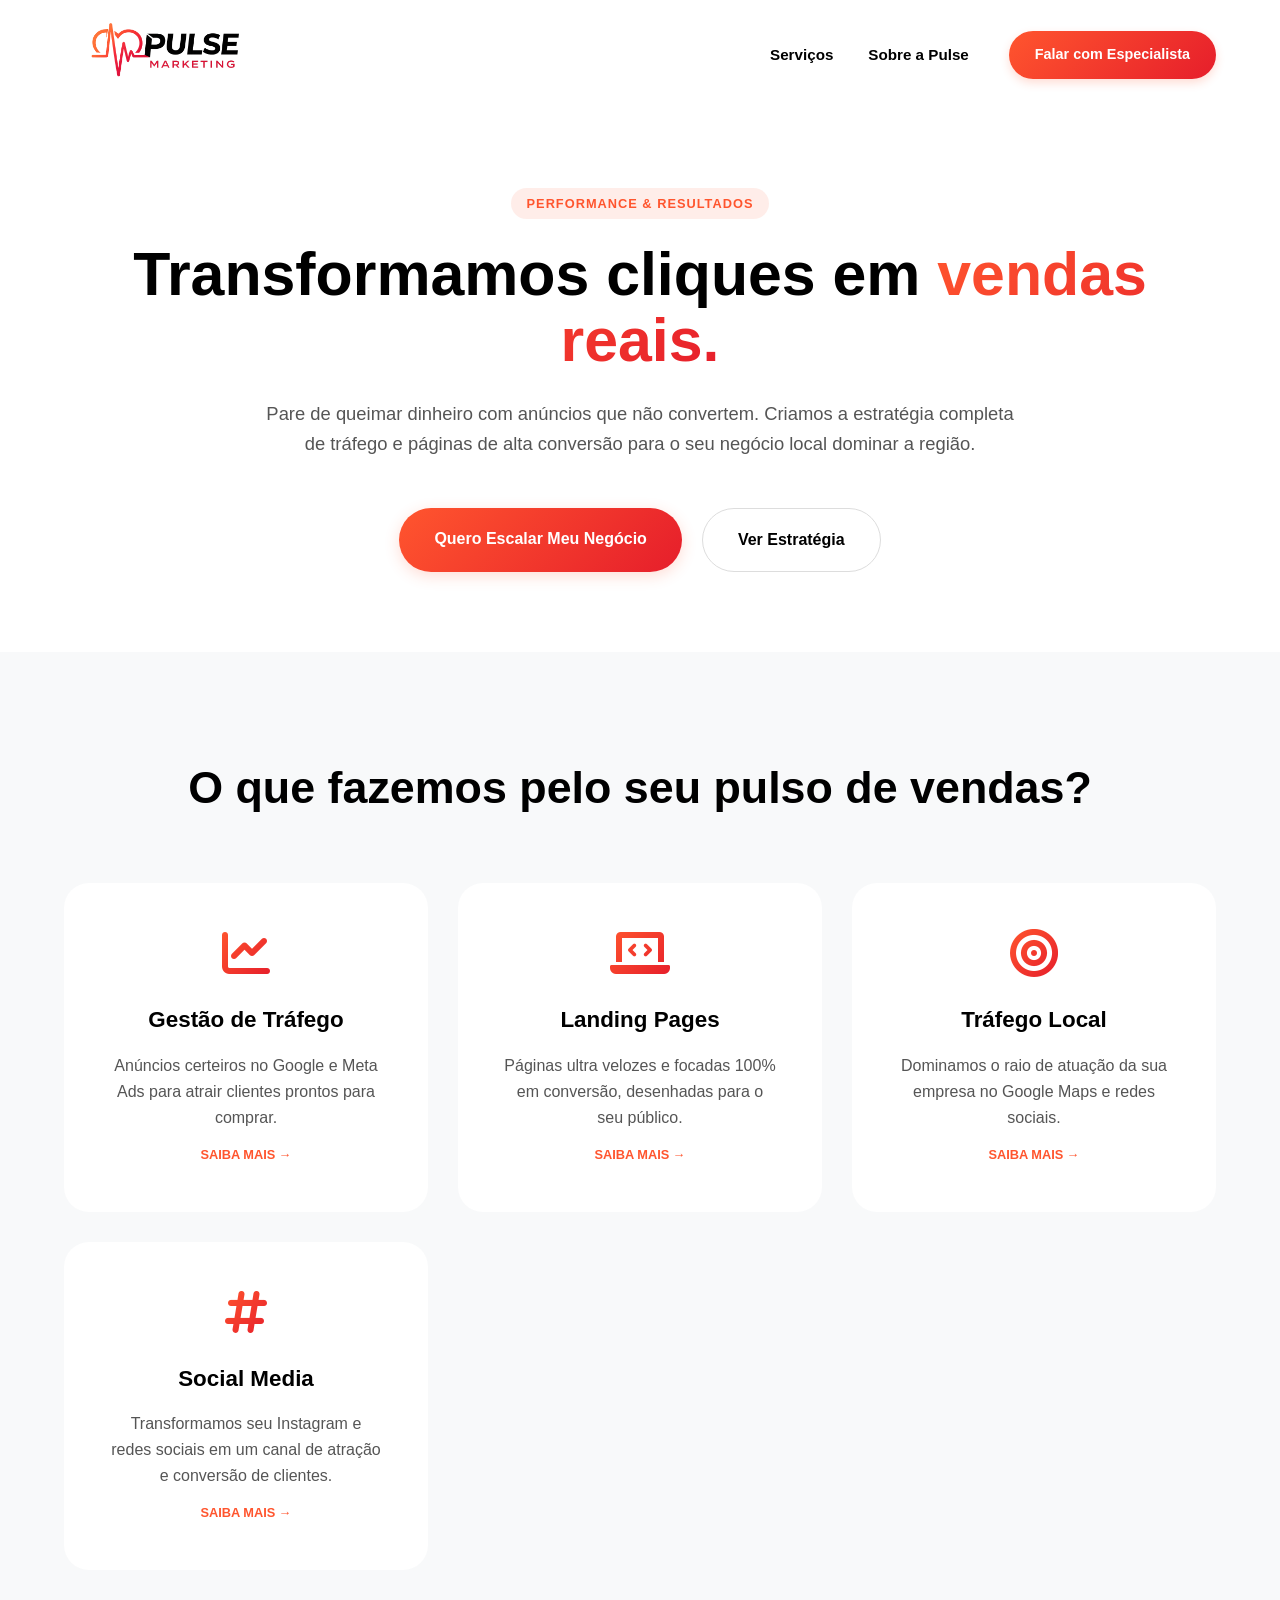
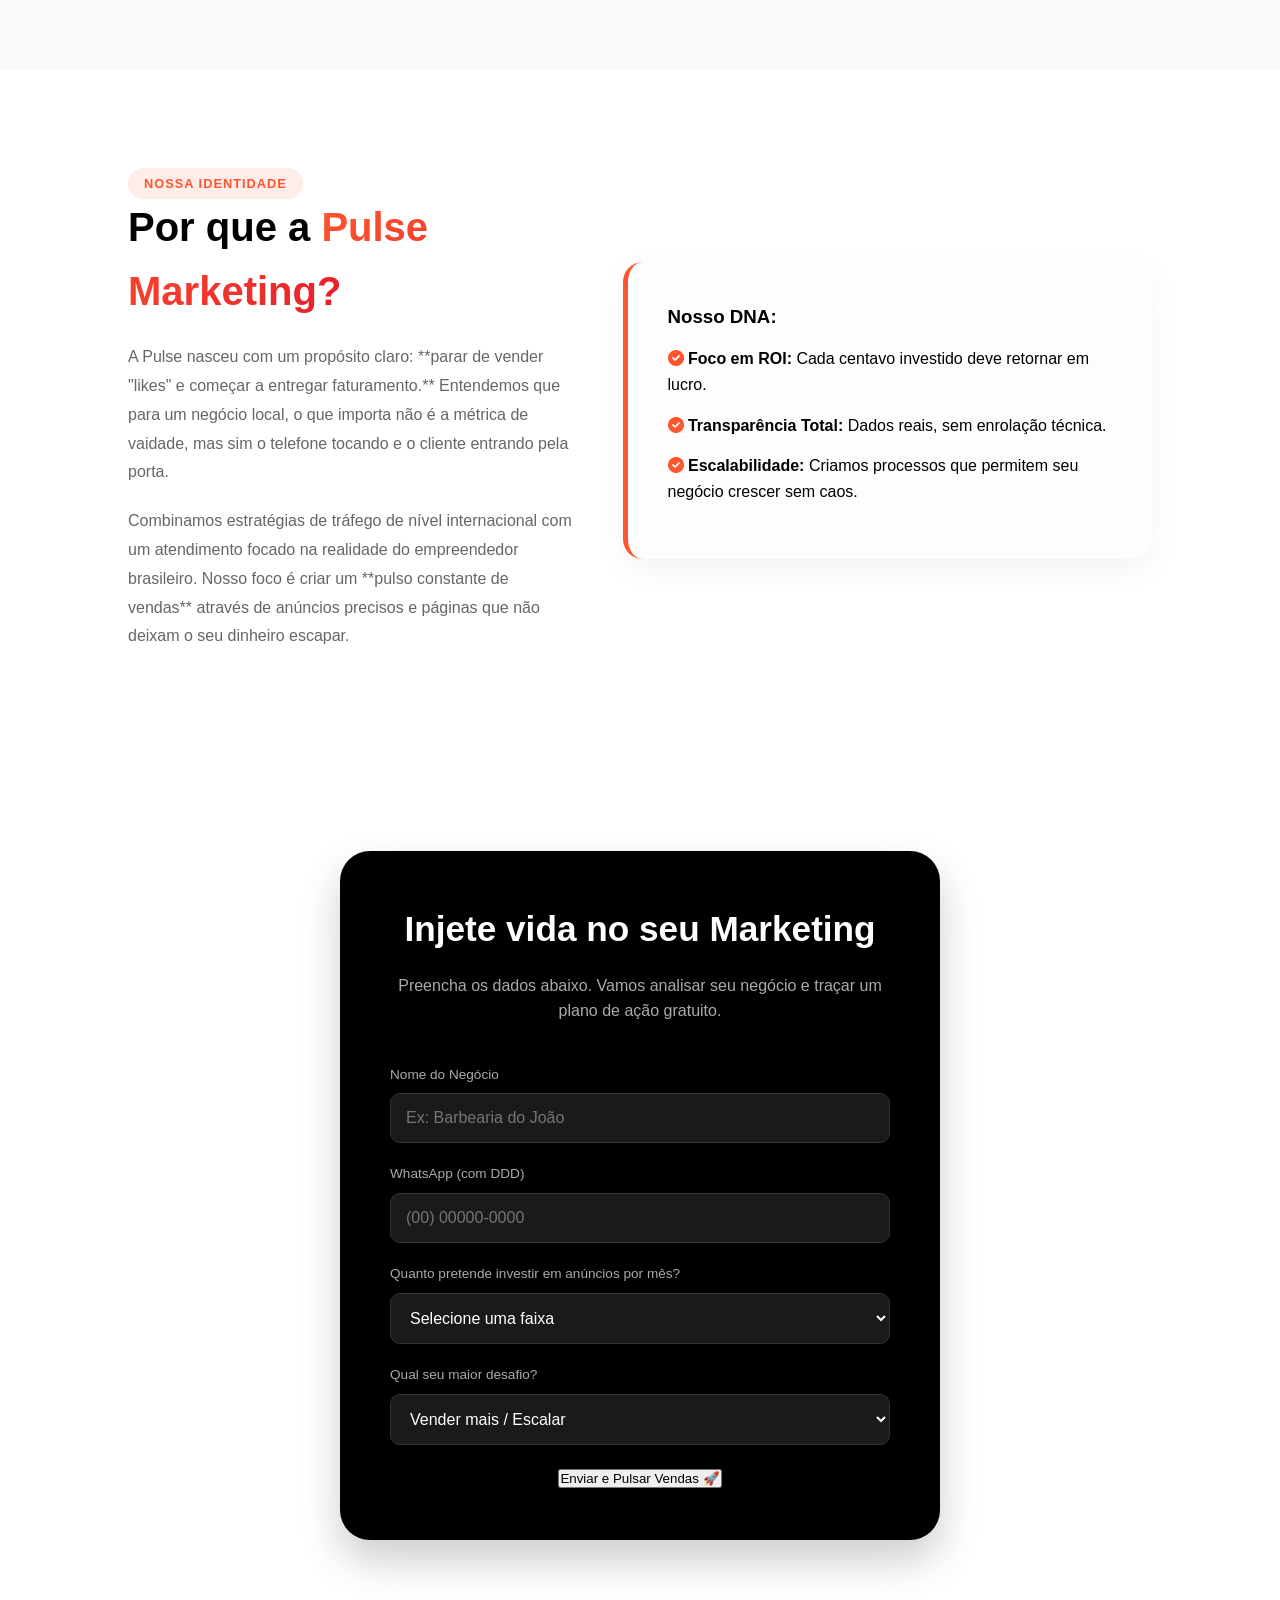
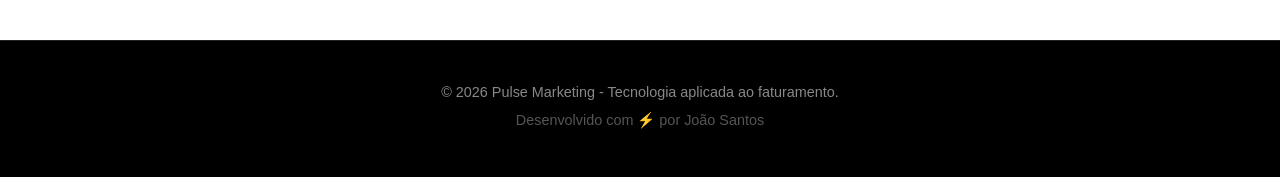
==== commit 5d5db3c0: "social media atualizado" ====
--- a/index.html
+++ b/index.html
@@ -97,6 +97,17 @@
                     <span style="color: var(--pulse-orange); font-weight: 700; font-size: 0.8rem; display: block; margin-top: 15px;">SAIBA MAIS →</span>
                 </div>
             </a>
+        <a href="social-media.html" class="card-link">
+    <div class="card">
+        <i class="fas fa-hashtag"></i>
+        <h3>Social Media</h3>
+        <p>Transformamos seu Instagram e redes sociais em um canal de atração e conversão de clientes.</p>
+        <span style="color: var(--pulse-orange); font-weight: 700; font-size: 0.8rem; display: block; margin-top: 15px;">
+            SAIBA MAIS →
+        </span>
+    </div>
+</a>
+
         </div>
     </section>
 
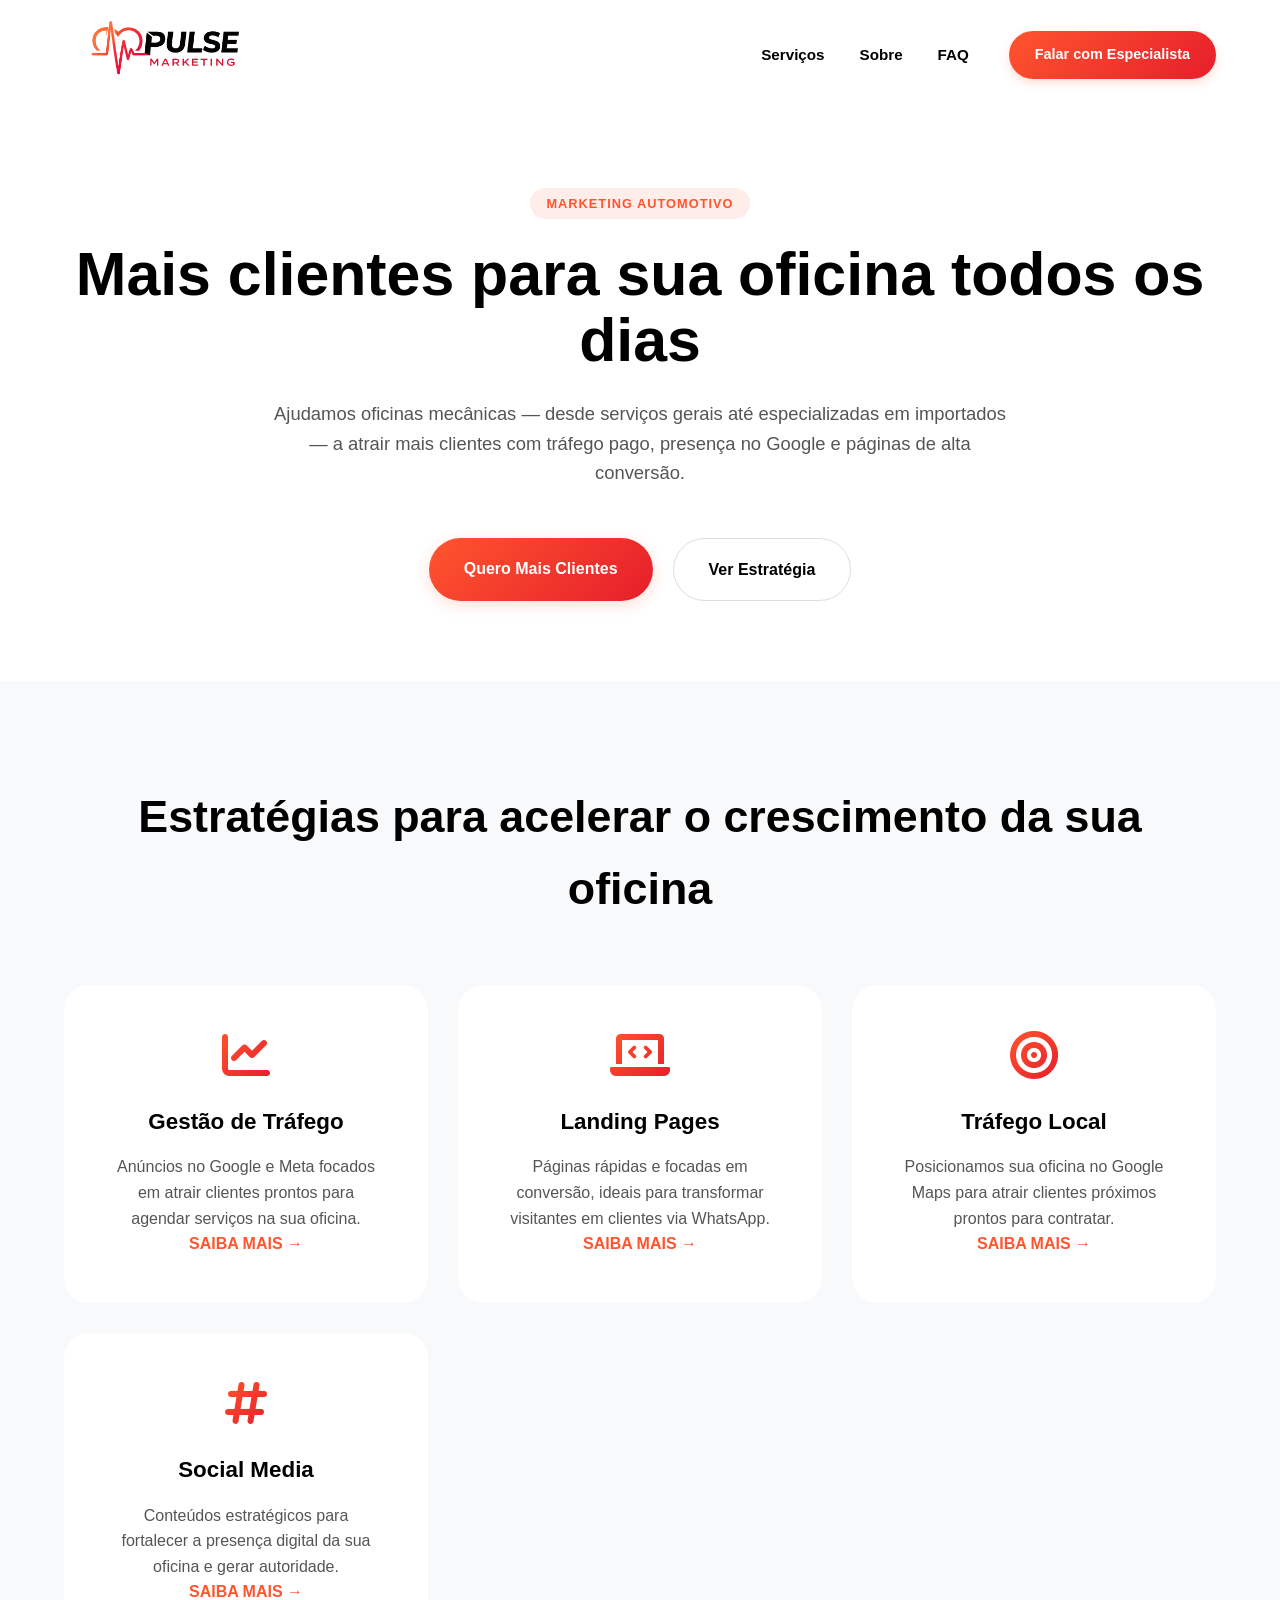
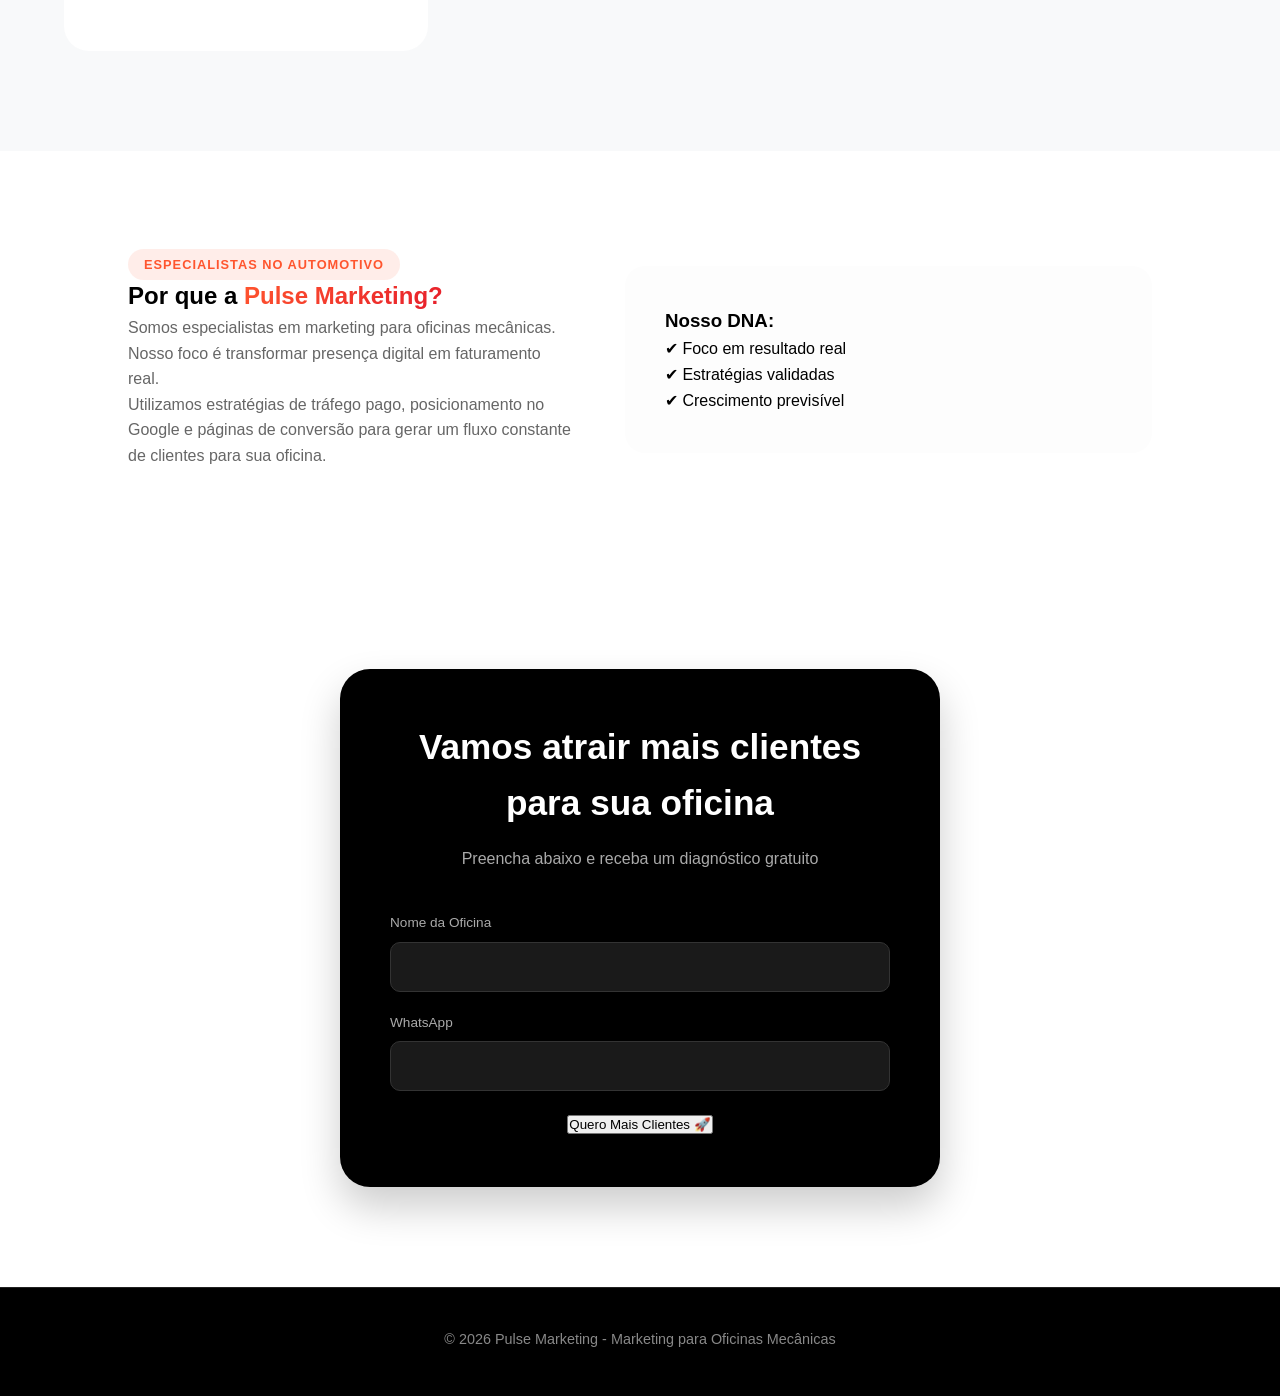
==== commit f748adce: "atualizações de informações e nicho mecanico" ====
--- a/index.html
+++ b/index.html
@@ -6,28 +6,35 @@
       window.dataLayer = window.dataLayer || [];
       function gtag(){dataLayer.push(arguments);}
       gtag('js', new Date());
-
       gtag('config', 'AW-18050157432');
     </script>
 
     <meta charset="UTF-8">
     <meta name="viewport" content="width=device-width, initial-scale=1.0">
-    <title>Pulse Marketing | Performance & Resultados para Negócios Locais</title>
-    
+
+    <!-- SEO PRINCIPAL -->
+    <title>Marketing para Oficinas Mecânicas | Pulse Marketing</title>
+    <meta name="description" content="Atraia mais clientes para sua oficina mecânica com tráfego pago, Google Maps e landing pages focadas em conversão.">
+
     <link rel="icon" type="image/png" href="logo pulse.png">
     <link rel="apple-touch-icon" href="logo pulse.png">
 
-    <meta name="description" content="Transformamos cliques em vendas reais para o seu negócio local com estratégias de tráfego pago e landing pages de alta conversão.">
-    <meta property="og:title" content="Pulse Marketing | Resultados Reais">
-    <meta property="og:description" content="Domine sua região e escale seu faturamento.">
+    <!-- OPEN GRAPH -->
+    <meta property="og:title" content="Marketing para Oficinas Mecânicas | Pulse Marketing">
+    <meta property="og:description" content="Atraia mais clientes para sua oficina todos os dias.">
     <meta property="og:type" content="website">
     <link rel="canonical" href="https://minha-landing-page-liard.vercel.app/">
     <meta property="og:image" content="https://minha-landing-page-liard.vercel.app/pulse.png">
-    
+
+    <!-- FONTES -->
     <link rel="preconnect" href="https://fonts.googleapis.com">
     <link rel="preconnect" href="https://fonts.gstatic.com" crossorigin>
     <link href="https://fonts.googleapis.com/css2?family=Poppins:wght@300;400;600;700&display=swap" rel="stylesheet">
+
+    <!-- ICONES -->
     <link rel="stylesheet" href="https://cdnjs.cloudflare.com/ajax/libs/font-awesome/6.0.0/css/all.min.css">
+
+    <!-- CSS -->
     <link rel="stylesheet" href="css/style.css">
 </head>
 <body>
@@ -35,16 +42,17 @@
 <header class="navbar">
     <div class="logo-container">
         <a href="/">
-            <img src="pulse.png" alt="Logo" style="width: 200px !important; height: auto !important; margin-top: 5px;">
+            <img src="pulse.png" alt="Pulse Marketing" style="width: 200px;">
         </a>
     </div>
 
     <nav class="nav-menu">
         <a href="#servicos">Serviços</a>
-        <a href="#sobre">Sobre a Pulse</a>
+        <a href="#sobre">Sobre</a>
+        <a href="faq.html">FAQ</a>
     </nav>
 
-    <a href="https://wa.me/5541987613156?text=Ol%C3%A1%2C%20vi%20o%20site%20da%20Pulse%20Marketing!%20Gostaria%20de%20um%20diagn%C3%B3stico%20para%20escalar%20meu%20neg%C3%B3cio%20local.%20Pode%20me%20ajudar%3F" 
+    <a href="https://wa.me/5541987613156?text=Olá, vi o site da Pulse Marketing! Gostaria de um diagnóstico para minha oficina." 
        target="_blank" 
        class="nav-cta">
        Falar com Especialista
@@ -52,31 +60,43 @@
 </header>
 
 <main>
+
+    <!-- HERO -->
     <section id="hero">
         <div class="hero-content">
-            <span class="tagline">Performance & Resultados</span>
-            <h1>Transformamos cliques em <span class="gradient-text">vendas reais.</span></h1>
-            <p>Pare de queimar dinheiro com anúncios que não convertem. Criamos a estratégia completa de tráfego e páginas de alta conversão para o seu negócio local dominar a região.</p>
-            
+            <span class="tagline">Marketing Automotivo</span>
+
+            <h1>Mais clientes para sua oficina todos os dias</h1>
+
+            <p>
+                Ajudamos oficinas mecânicas — desde serviços gerais até especializadas em importados — 
+                a atrair mais clientes com tráfego pago, presença no Google e páginas de alta conversão.
+            </p>
+
             <div class="hero-btns">
-                <a href="https://wa.me/5541987613156?text=Ol%C3%A1%2C%20vi%20o%20site%20da%20Pulse%20Marketing!%20Gostaria%20de%20um%20diagn%C3%B3stico%20para%20minha%20empresa.%20Quero%20escalar%20meu%20faturamento!" 
-                   target="_blank" class="btn-main">Quero Escalar Meu Negócio</a>
+                <a href="https://wa.me/5541987613156?text=Olá, quero atrair mais clientes para minha oficina!" 
+                   target="_blank" class="btn-main">
+                   Quero Mais Clientes
+                </a>
                 <a href="#servicos" class="btn-sub">Ver Estratégia</a>
             </div>
         </div>
     </section>
 
+    <!-- SERVIÇOS -->
     <section id="servicos">
         <div class="section-title">
-            <h2>O que fazemos pelo seu pulso de vendas?</h2>
-        </div>
+            <h2>Estratégias para acelerar o crescimento da sua oficina</h2>
+        </div>
+
         <div class="grid-servicos">
+
             <a href="trafego-pago.html" class="card-link">
                 <div class="card">
                     <i class="fas fa-chart-line"></i>
                     <h3>Gestão de Tráfego</h3>
-                    <p>Anúncios certeiros no Google e Meta Ads para atrair clientes prontos para comprar.</p>
-                    <span style="color: var(--pulse-orange); font-weight: 700; font-size: 0.8rem; display: block; margin-top: 15px;">SAIBA MAIS →</span>
+                    <p>Anúncios no Google e Meta focados em atrair clientes prontos para agendar serviços na sua oficina.</p>
+                    <span style="color: var(--pulse-orange); font-weight: 700;">SAIBA MAIS →</span>
                 </div>
             </a>
 
@@ -84,8 +104,8 @@
                 <div class="card">
                     <i class="fas fa-laptop-code"></i>
                     <h3>Landing Pages</h3>
-                    <p>Páginas ultra velozes e focadas 100% em conversão, desenhadas para o seu público.</p>
-                    <span style="color: var(--pulse-orange); font-weight: 700; font-size: 0.8rem; display: block; margin-top: 15px;">SAIBA MAIS →</span>
+                    <p>Páginas rápidas e focadas em conversão, ideais para transformar visitantes em clientes via WhatsApp.</p>
+                    <span style="color: var(--pulse-orange); font-weight: 700;">SAIBA MAIS →</span>
                 </div>
             </a>
 
@@ -93,90 +113,88 @@
                 <div class="card">
                     <i class="fas fa-bullseye"></i>
                     <h3>Tráfego Local</h3>
-                    <p>Dominamos o raio de atuação da sua empresa no Google Maps e redes sociais.</p>
-                    <span style="color: var(--pulse-orange); font-weight: 700; font-size: 0.8rem; display: block; margin-top: 15px;">SAIBA MAIS →</span>
-                </div>
-            </a>
-        <a href="social-media.html" class="card-link">
-    <div class="card">
-        <i class="fas fa-hashtag"></i>
-        <h3>Social Media</h3>
-        <p>Transformamos seu Instagram e redes sociais em um canal de atração e conversão de clientes.</p>
-        <span style="color: var(--pulse-orange); font-weight: 700; font-size: 0.8rem; display: block; margin-top: 15px;">
-            SAIBA MAIS →
-        </span>
-    </div>
-</a>
-
-        </div>
-    </section>
-
+                    <p>Posicionamos sua oficina no Google Maps para atrair clientes próximos prontos para contratar.</p>
+                    <span style="color: var(--pulse-orange); font-weight: 700;">SAIBA MAIS →</span>
+                </div>
+            </a>
+
+            <a href="social-media.html" class="card-link">
+                <div class="card">
+                    <i class="fas fa-hashtag"></i>
+                    <h3>Social Media</h3>
+                    <p>Conteúdos estratégicos para fortalecer a presença digital da sua oficina e gerar autoridade.</p>
+                    <span style="color: var(--pulse-orange); font-weight: 700;">SAIBA MAIS →</span>
+                </div>
+            </a>
+
+        </div>
+    </section>
+
+    <!-- SOBRE -->
     <section id="sobre" style="padding: 100px 10%; background: #fff;">
         <div style="display: flex; align-items: center; gap: 50px; flex-wrap: wrap;">
+
             <div style="flex: 1; min-width: 300px;">
-                <span class="tagline">Nossa Identidade</span>
-                <h2 style="font-size: 2.5rem; margin-bottom: 20px;">Por que a <span class="gradient-text">Pulse Marketing?</span></h2>
-                <p style="color: #666; line-height: 1.8; margin-bottom: 20px;">
-                    A Pulse nasceu com um propósito claro: **parar de vender "likes" e começar a entregar faturamento.** Entendemos que para um negócio local, o que importa não é a métrica de vaidade, mas sim o telefone tocando e o cliente entrando pela porta.
+                <span class="tagline">Especialistas no Automotivo</span>
+
+                <h2>Por que a <span class="gradient-text">Pulse Marketing?</span></h2>
+
+                <p style="color: #666;">
+                    Somos especialistas em marketing para oficinas mecânicas. 
+                    Nosso foco é transformar presença digital em faturamento real.
                 </p>
-                <p style="color: #666; line-height: 1.8;">
-                    Combinamos estratégias de tráfego de nível internacional com um atendimento focado na realidade do empreendedor brasileiro. Nosso foco é criar um **pulso constante de vendas** através de anúncios precisos e páginas que não deixam o seu dinheiro escapar.
+
+                <p style="color: #666;">
+                    Utilizamos estratégias de tráfego pago, posicionamento no Google e páginas de conversão 
+                    para gerar um fluxo constante de clientes para sua oficina.
                 </p>
             </div>
-            <div style="flex: 1; min-width: 300px; background: #fdfdfd; padding: 40px; border-radius: 20px; border-left: 5px solid #ff552e; box-shadow: 0 10px 30px rgba(0,0,0,0.05);">
-                <h3 style="margin-bottom: 15px;">Nosso DNA:</h3>
+
+            <div style="flex: 1; min-width: 300px; background: #fdfdfd; padding: 40px; border-radius: 20px;">
+                <h3>Nosso DNA:</h3>
                 <ul style="list-style: none; padding: 0;">
-                    <li style="margin-bottom: 15px;"><i class="fas fa-check-circle" style="color: #ff552e;"></i> <strong>Foco em ROI:</strong> Cada centavo investido deve retornar em lucro.</li>
-                    <li style="margin-bottom: 15px;"><i class="fas fa-check-circle" style="color: #ff552e;"></i> <strong>Transparência Total:</strong> Dados reais, sem enrolação técnica.</li>
-                    <li style="margin-bottom: 15px;"><i class="fas fa-check-circle" style="color: #ff552e;"></i> <strong>Escalabilidade:</strong> Criamos processos que permitem seu negócio crescer sem caos.</li>
+                    <li>✔ Foco em resultado real</li>
+                    <li>✔ Estratégias validadas</li>
+                    <li>✔ Crescimento previsível</li>
                 </ul>
             </div>
-        </div>
-    </section>
-
+
+        </div>
+    </section>
+
+    <!-- CONTATO -->
     <section id="contato">
         <div class="contact-card">
-            <h2>Injete vida no seu Marketing</h2>
-            <p>Preencha os dados abaixo. Vamos analisar seu negócio e traçar um plano de ação gratuito.</p>
-            
+
+            <h2>Vamos atrair mais clientes para sua oficina</h2>
+            <p>Preencha abaixo e receba um diagnóstico gratuito</p>
+
             <form id="form-pulse">
+
                 <div class="input-group">
-                    <label>Nome do Negócio</label>
-                    <input type="text" id="business-name" placeholder="Ex: Barbearia do João" required>
-                </div>
+                    <label>Nome da Oficina</label>
+                    <input type="text" required>
+                </div>
+
                 <div class="input-group">
-                    <label>WhatsApp (com DDD)</label>
-                    <input type="tel" id="whatsapp" placeholder="(00) 00000-0000" required>
-                </div>
-                <div class="input-group">
-                    <label>Quanto pretende investir em anúncios por mês?</label>
-                    <select id="budget" required style="width: 100%; padding: 15px; background: #1a1a1a; border: 1px solid #333; color: white; border-radius: 10px;">
-                        <option value="" disabled selected>Selecione uma faixa</option>
-                        <option value="500-1000">R$ 500 a R$ 1.000</option>
-                        <option value="1000-3000">R$ 1.000 a R$ 3.000</option>
-                        <option value="3000-5000">R$ 3.000 a R$ 5.000</option>
-                        <option value="5000+">Acima de R$ 5.000</option>
-                    </select>
-                </div>
-                <div class="input-group">
-                    <label>Qual seu maior desafio?</label>
-                    <select id="challenge">
-                        <option>Vender mais / Escalar</option>
-                        <option>Ser conhecido na região</option>
-                        <option>Melhorar o site/página</option>
-                        <option>Outro</option>
-                    </select>
-                </div>
-                <button type="button" onclick="enviarWhatsApp()" class="btn-submit">Enviar e Pulsar Vendas 🚀</button>
+                    <label>WhatsApp</label>
+                    <input type="tel" required>
+                </div>
+
+                <button type="button" onclick="enviarWhatsApp()" class="btn-submit">
+                    Quero Mais Clientes 🚀
+                </button>
+
             </form>
-        </div>
-    </section>
+
+        </div>
+    </section>
+
 </main>
 
 <footer>
     <div class="footer-content">
-        <p>&copy; 2026 Pulse Marketing - Tecnologia aplicada ao faturamento.</p>
-        <p class="developer-credit">Desenvolvido com ⚡ por João Santos</p>
+        <p>&copy; 2026 Pulse Marketing - Marketing para Oficinas Mecânicas</p>
     </div>
 </footer>
 
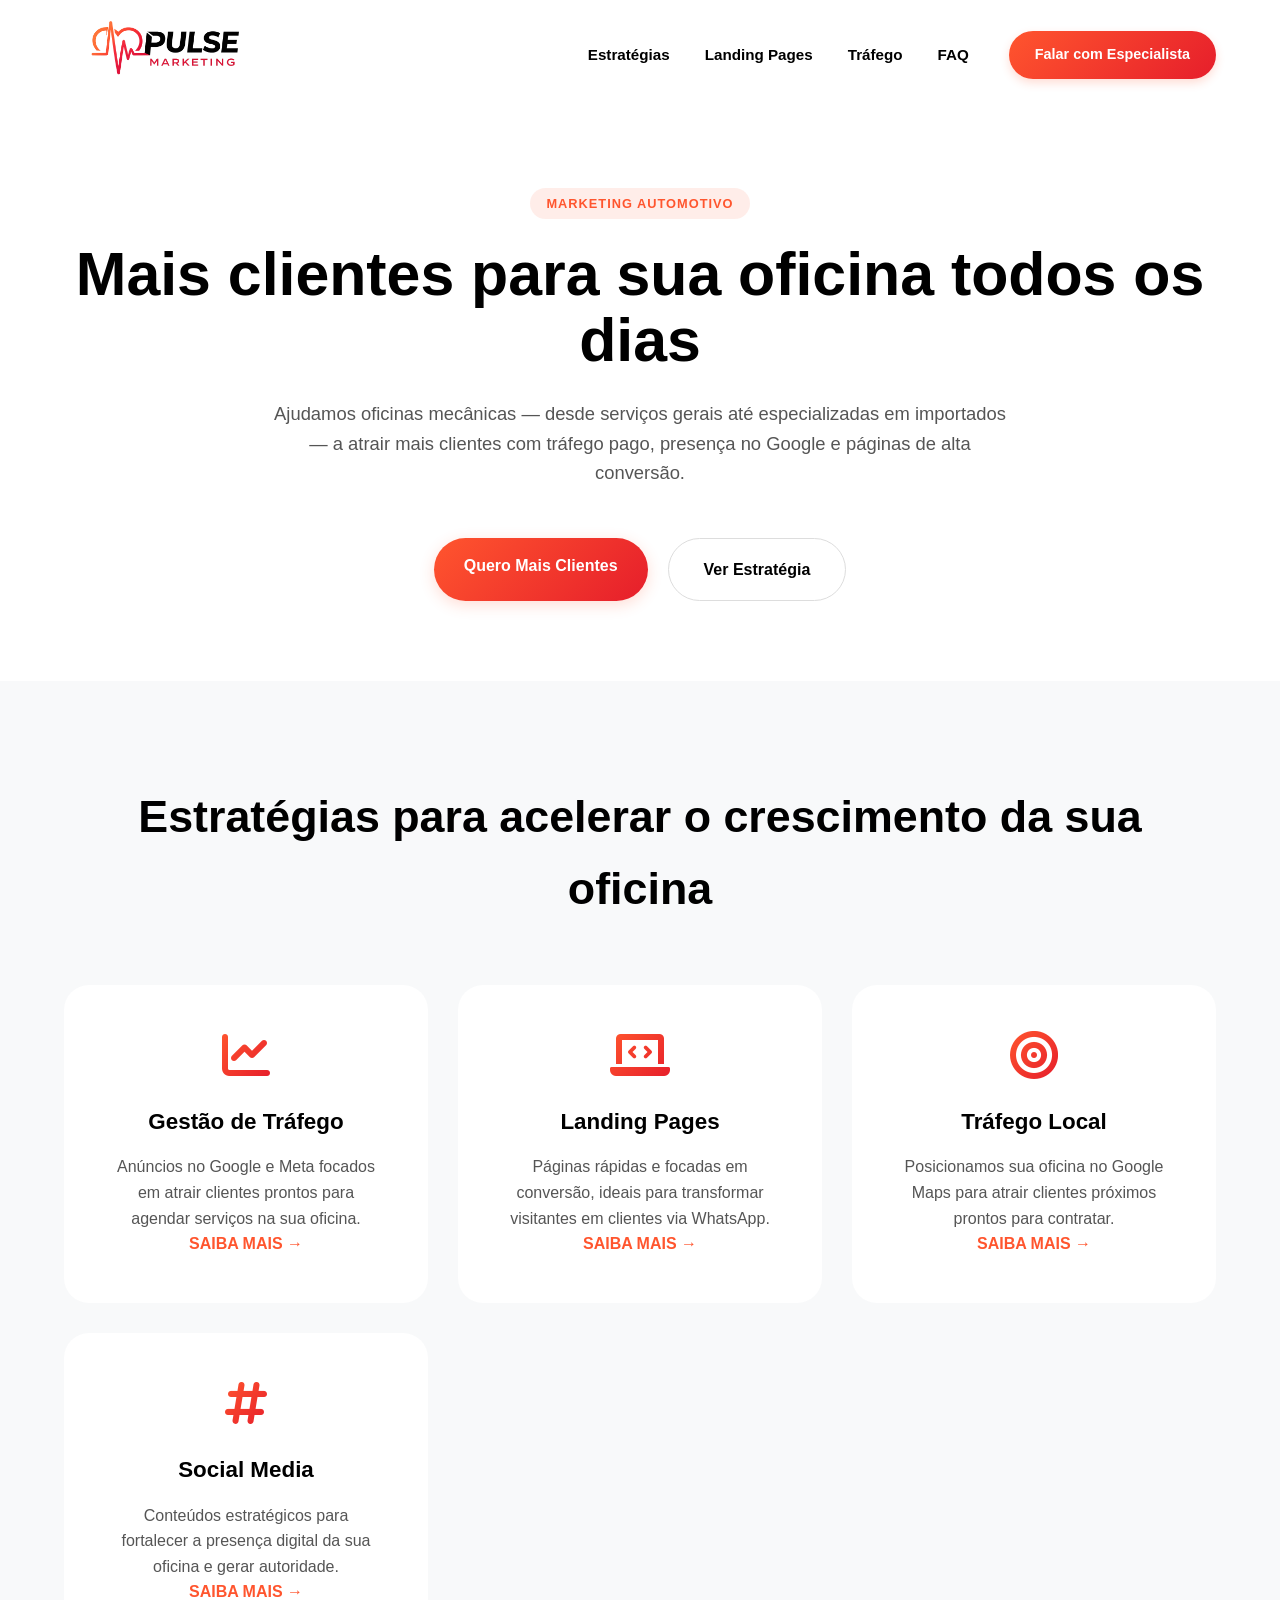
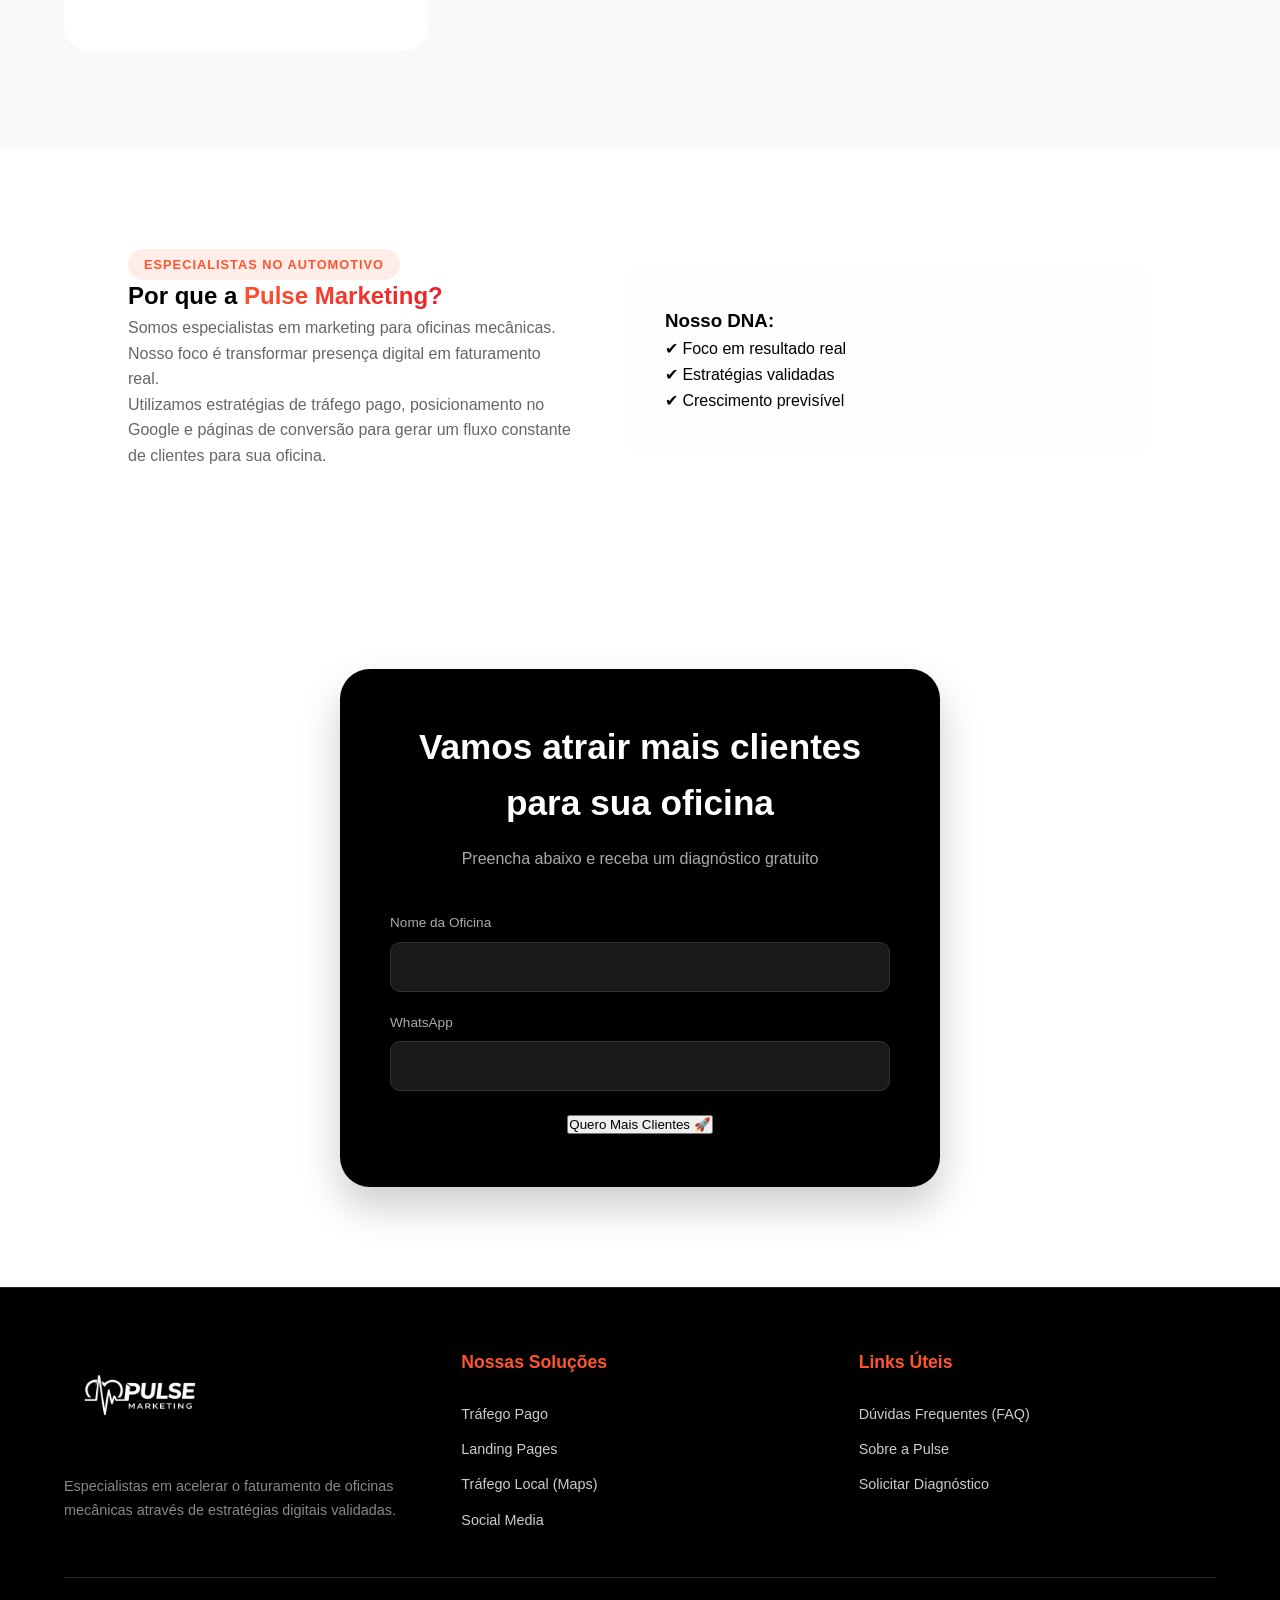
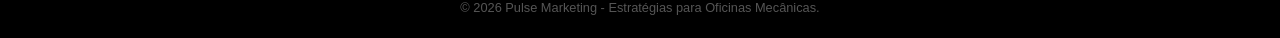
==== commit 7dc2ad61: "ajustado para o google" ====
--- a/index.html
+++ b/index.html
@@ -12,29 +12,24 @@
     <meta charset="UTF-8">
     <meta name="viewport" content="width=device-width, initial-scale=1.0">
 
-    <!-- SEO PRINCIPAL -->
     <title>Marketing para Oficinas Mecânicas | Pulse Marketing</title>
     <meta name="description" content="Atraia mais clientes para sua oficina mecânica com tráfego pago, Google Maps e landing pages focadas em conversão.">
 
     <link rel="icon" type="image/png" href="logo pulse.png">
     <link rel="apple-touch-icon" href="logo pulse.png">
 
-    <!-- OPEN GRAPH -->
     <meta property="og:title" content="Marketing para Oficinas Mecânicas | Pulse Marketing">
     <meta property="og:description" content="Atraia mais clientes para sua oficina todos os dias.">
     <meta property="og:type" content="website">
     <link rel="canonical" href="https://minha-landing-page-liard.vercel.app/">
     <meta property="og:image" content="https://minha-landing-page-liard.vercel.app/pulse.png">
 
-    <!-- FONTES -->
     <link rel="preconnect" href="https://fonts.googleapis.com">
     <link rel="preconnect" href="https://fonts.gstatic.com" crossorigin>
     <link href="https://fonts.googleapis.com/css2?family=Poppins:wght@300;400;600;700&display=swap" rel="stylesheet">
 
-    <!-- ICONES -->
     <link rel="stylesheet" href="https://cdnjs.cloudflare.com/ajax/libs/font-awesome/6.0.0/css/all.min.css">
 
-    <!-- CSS -->
     <link rel="stylesheet" href="css/style.css">
 </head>
 <body>
@@ -47,8 +42,9 @@
     </div>
 
     <nav class="nav-menu">
-        <a href="#servicos">Serviços</a>
-        <a href="#sobre">Sobre</a>
+        <a href="#servicos">Estratégias</a>
+        <a href="landing-pages.html">Landing Pages</a>
+        <a href="trafego-pago.html">Tráfego</a>
         <a href="faq.html">FAQ</a>
     </nav>
 
@@ -61,7 +57,6 @@
 
 <main>
 
-    <!-- HERO -->
     <section id="hero">
         <div class="hero-content">
             <span class="tagline">Marketing Automotivo</span>
@@ -83,7 +78,6 @@
         </div>
     </section>
 
-    <!-- SERVIÇOS -->
     <section id="servicos">
         <div class="section-title">
             <h2>Estratégias para acelerar o crescimento da sua oficina</h2>
@@ -130,7 +124,6 @@
         </div>
     </section>
 
-    <!-- SOBRE -->
     <section id="sobre" style="padding: 100px 10%; background: #fff;">
         <div style="display: flex; align-items: center; gap: 50px; flex-wrap: wrap;">
 
@@ -162,7 +155,6 @@
         </div>
     </section>
 
-    <!-- CONTATO -->
     <section id="contato">
         <div class="contact-card">
 
@@ -192,9 +184,36 @@
 
 </main>
 
-<footer>
-    <div class="footer-content">
-        <p>&copy; 2026 Pulse Marketing - Marketing para Oficinas Mecânicas</p>
+<footer style="background: #000; color: white; padding: 60px 5% 20px; text-align: center; border-top: 1px solid #222;">
+    <div style="display: flex; justify-content: space-around; flex-wrap: wrap; gap: 40px; max-width: 1200px; margin: 0 auto 40px; text-align: left;">
+        
+        <div style="flex: 1; min-width: 250px;">
+            <img src="pulse.png" alt="Pulse Marketing" style="width: 150px; filter: brightness(0) invert(1); margin-bottom: 20px;">
+            <p style="font-size: 0.9rem; color: #888; line-height: 1.6;">Especialistas em acelerar o faturamento de oficinas mecânicas através de estratégias digitais validadas.</p>
+        </div>
+
+        <div style="flex: 1; min-width: 200px;">
+            <h4 style="margin-bottom: 20px; color: #ff552e; font-size: 1.1rem;">Nossas Soluções</h4>
+            <ul style="list-style: none; padding: 0; line-height: 2.2;">
+                <li><a href="trafego-pago.html" style="color: #ccc; text-decoration: none; font-size: 0.9rem;">Tráfego Pago</a></li>
+                <li><a href="landing-pages.html" style="color: #ccc; text-decoration: none; font-size: 0.9rem;">Landing Pages</a></li>
+                <li><a href="trafego-local.html" style="color: #ccc; text-decoration: none; font-size: 0.9rem;">Tráfego Local (Maps)</a></li>
+                <li><a href="social-media.html" style="color: #ccc; text-decoration: none; font-size: 0.9rem;">Social Media</a></li>
+            </ul>
+        </div>
+
+        <div style="flex: 1; min-width: 200px;">
+            <h4 style="margin-bottom: 20px; color: #ff552e; font-size: 1.1rem;">Links Úteis</h4>
+            <ul style="list-style: none; padding: 0; line-height: 2.2;">
+                <li><a href="faq.html" style="color: #ccc; text-decoration: none; font-size: 0.9rem;">Dúvidas Frequentes (FAQ)</a></li>
+                <li><a href="#sobre" style="color: #ccc; text-decoration: none; font-size: 0.9rem;">Sobre a Pulse</a></li>
+                <li><a href="#contato" style="color: #ccc; text-decoration: none; font-size: 0.9rem;">Solicitar Diagnóstico</a></li>
+            </ul>
+        </div>
+    </div>
+
+    <div style="border-top: 1px solid #222; padding-top: 20px;">
+        <p style="font-size: 0.8rem; color: #555;">&copy; 2026 Pulse Marketing - Estratégias para Oficinas Mecânicas.</p>
     </div>
 </footer>
 
--- a/css/style.css
+++ b/css/style.css
@@ -188,4 +188,39 @@
 }
 
 .cta-interna { margin-top: 50px; text-align: center; }
-.card-link { text-decoration: none; color: inherit; display: block; }+.card-link { text-decoration: none; color: inherit; display: block; }
+
+/* --- BOTÃO PRINCIPAL AJUSTADO --- */
+.btn-main { 
+    background: var(--pulse-gradient); 
+    color: white; 
+    text-decoration: none; 
+    padding: 18px 30px; /* Reduzi um pouco o padding lateral */
+    border-radius: 50px; 
+    font-weight: 700; 
+    transition: 0.3s; 
+    box-shadow: 0 4px 15px rgba(255, 85, 46, 0.2); 
+    
+    /* Novos ajustes para o texto não quebrar o layout */
+    display: inline-block;
+    max-width: 100%;       /* Não deixa o botão ser maior que a tela */
+    line-height: 1.3;      /* Melhora o espaçamento se o texto virar 2 linhas */
+    text-align: center;
+    white-space: normal;   /* Permite que o texto quebre linha se for muito longo */
+    word-wrap: break-word; /* Garante que palavras grandes não vazem */
+}
+
+.btn-main:hover { 
+    transform: translateY(-3px); 
+    box-shadow: 0 6px 20px rgba(255, 85, 46, 0.4); 
+}
+
+/* --- AJUSTE PARA TELAS PEQUENAS (MOBILE) --- */
+@media (max-width: 480px) {
+    .btn-main {
+        display: block;    /* Faz o botão ocupar a largura disponível */
+        width: 100%;       /* Botão "full width" no celular */
+        font-size: 0.95rem; /* Diminui um pouco a fonte se necessário */
+        padding: 16px 20px;
+    }
+}
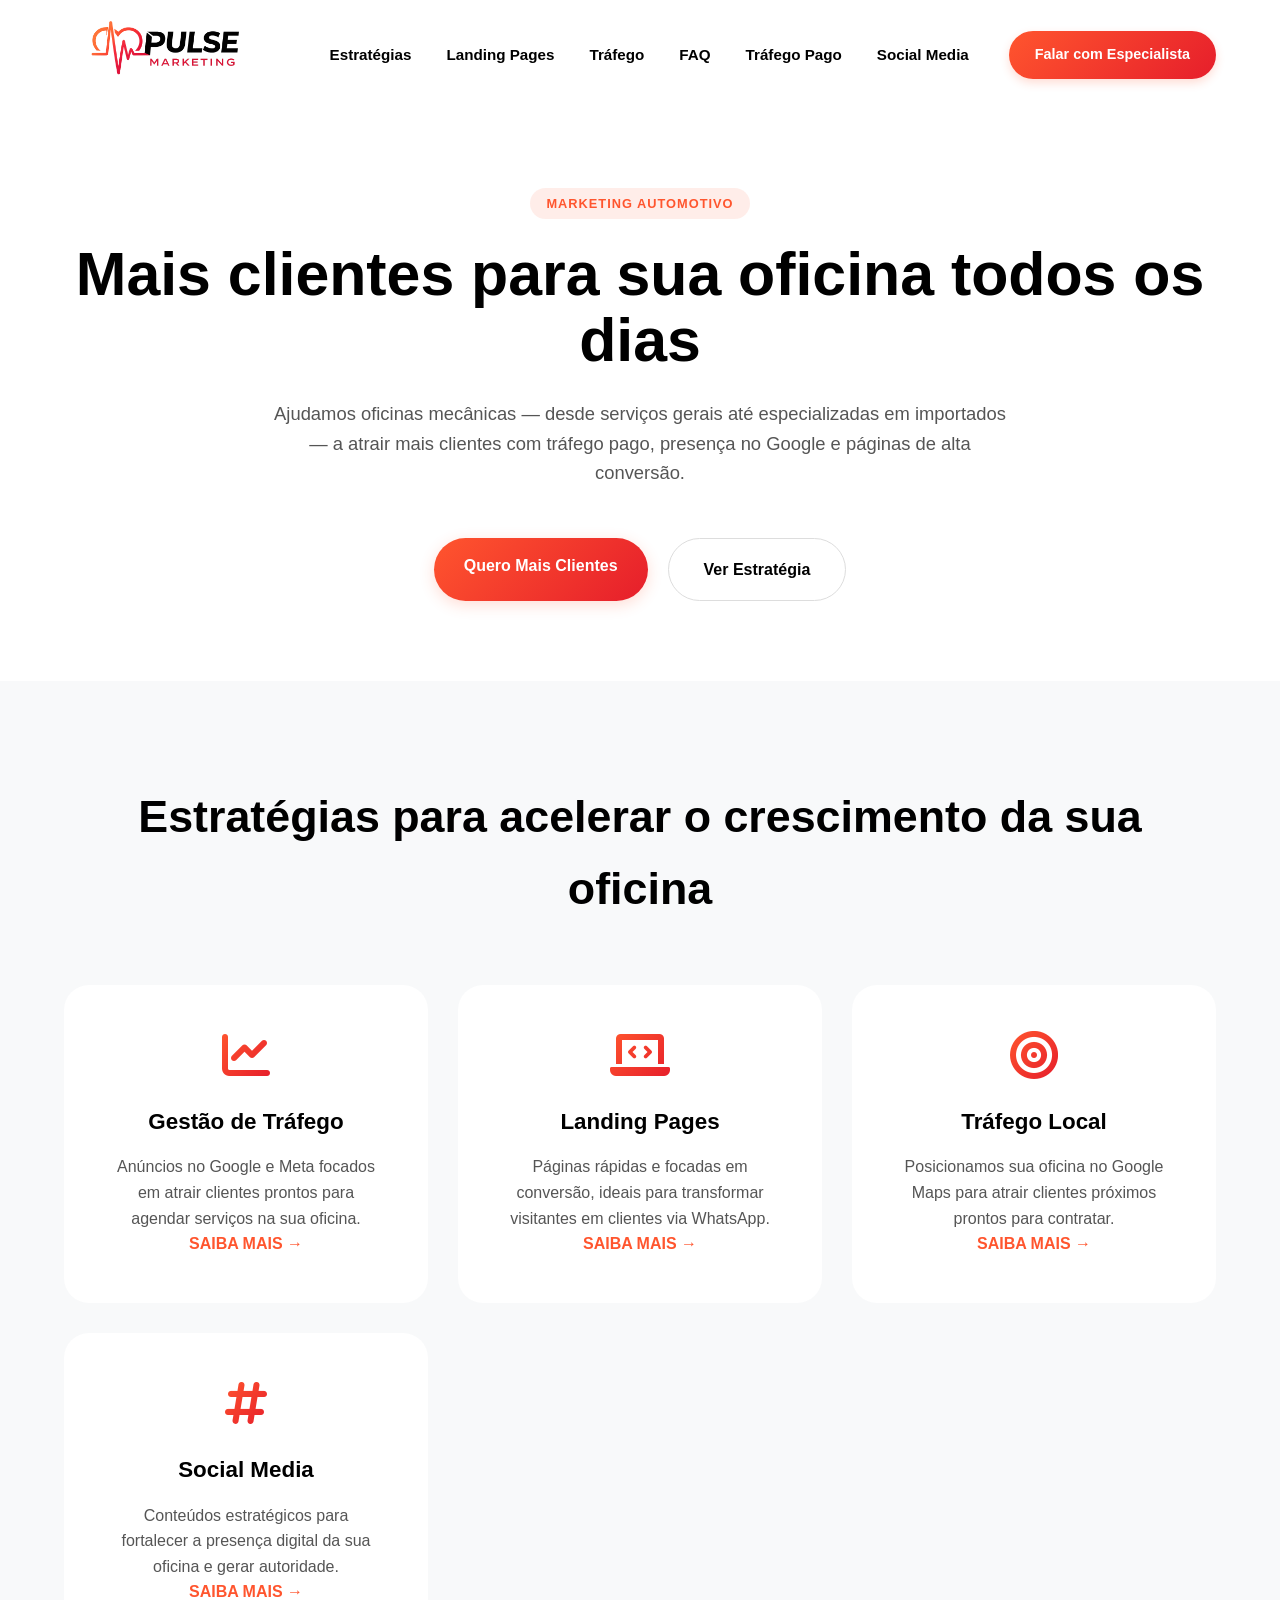
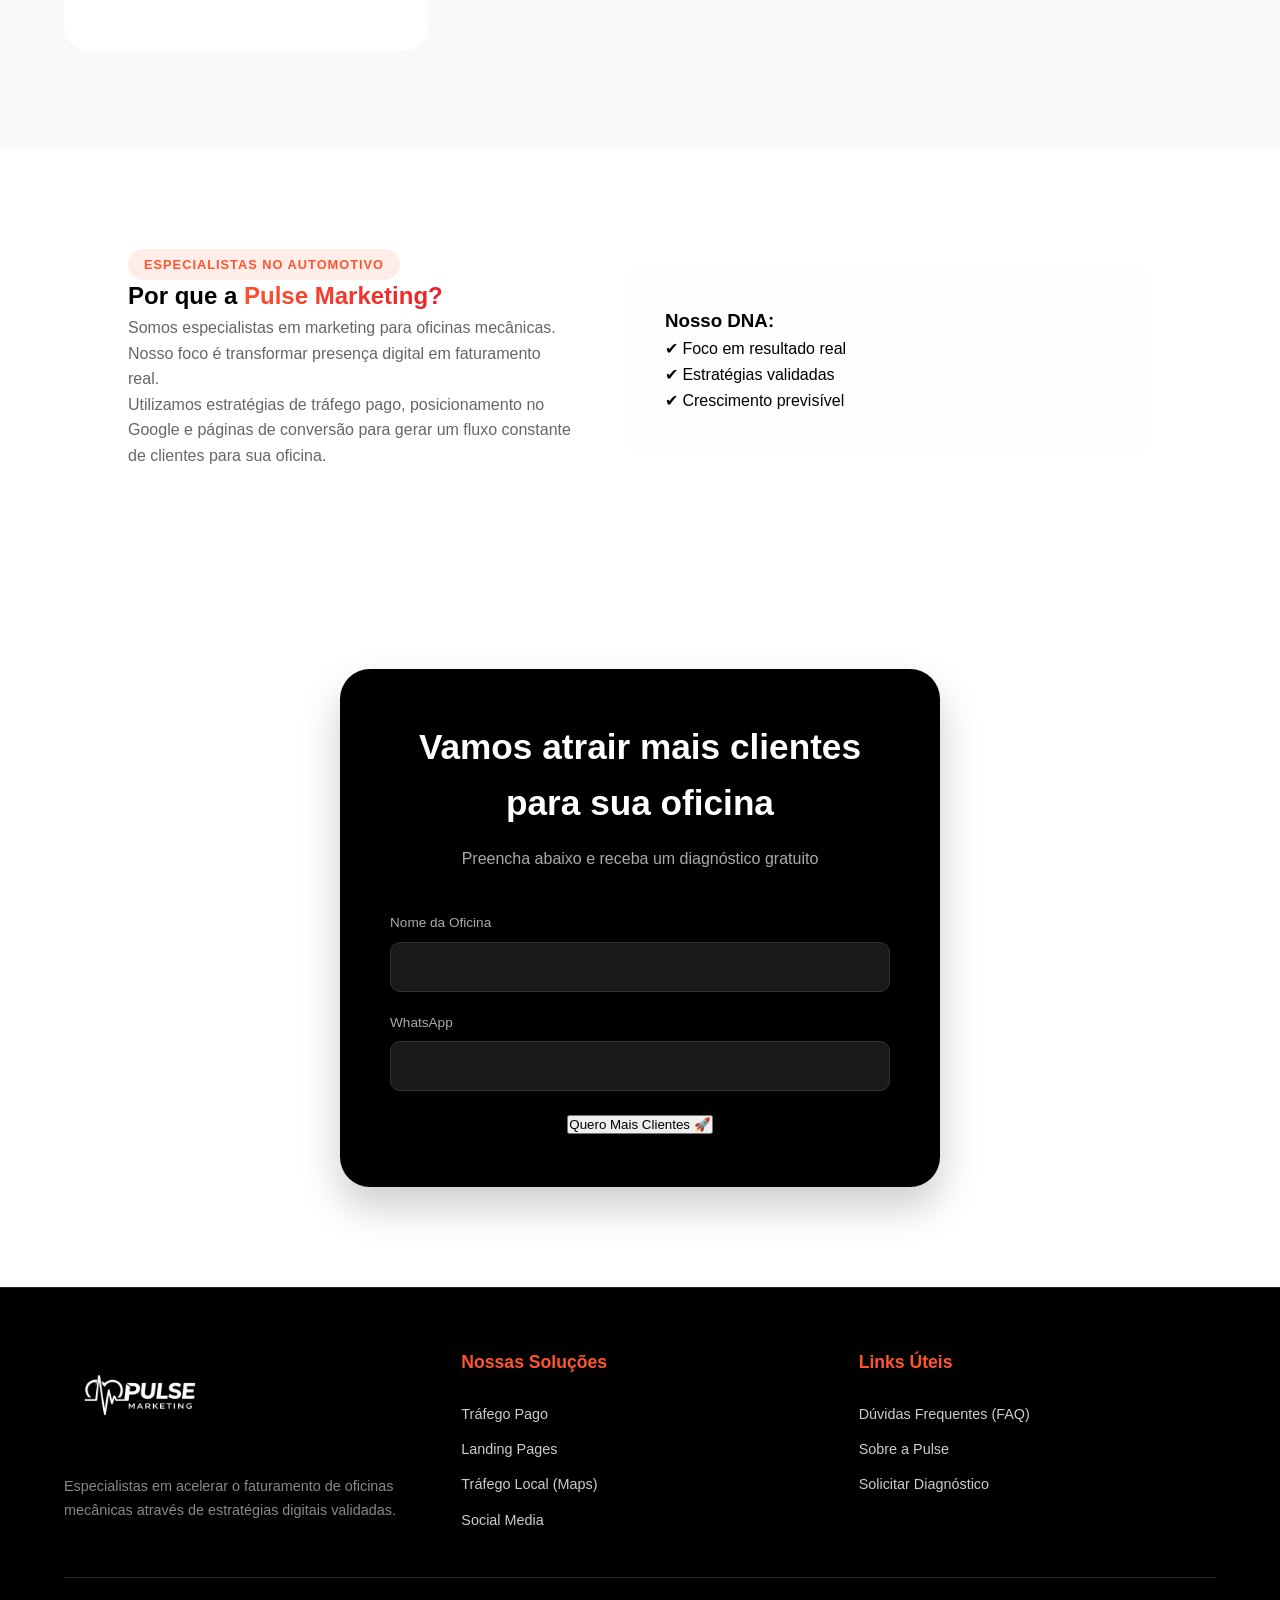
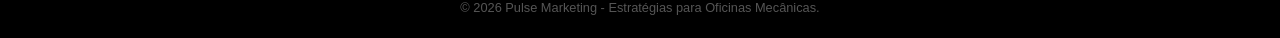
==== commit dd19f8a0: "atualização head" ====
--- a/index.html
+++ b/index.html
@@ -46,6 +46,8 @@
         <a href="landing-pages.html">Landing Pages</a>
         <a href="trafego-pago.html">Tráfego</a>
         <a href="faq.html">FAQ</a>
+        <a href= "trafego-local.html">Tráfego Pago</a>
+        <a href="social-media.html">Social Media</a>
     </nav>
 
     <a href="https://wa.me/5541987613156?text=Olá, vi o site da Pulse Marketing! Gostaria de um diagnóstico para minha oficina." 
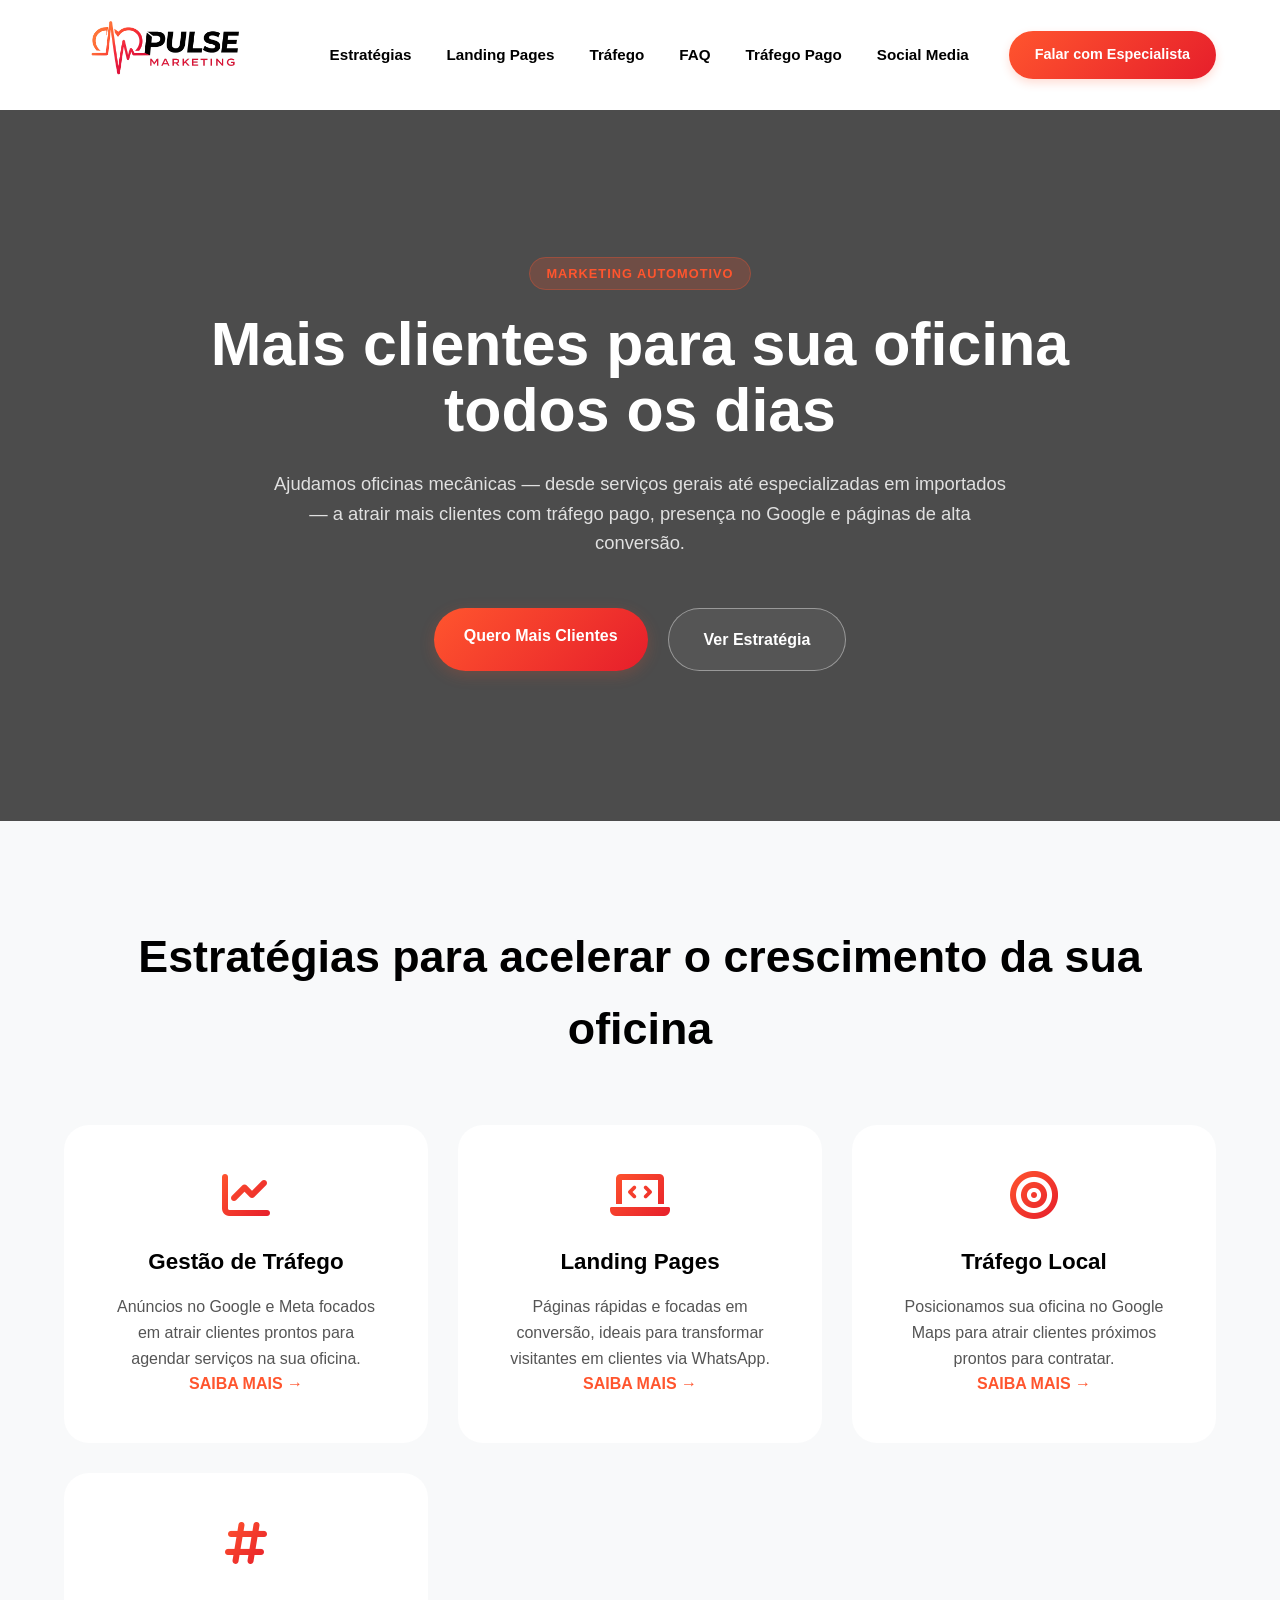
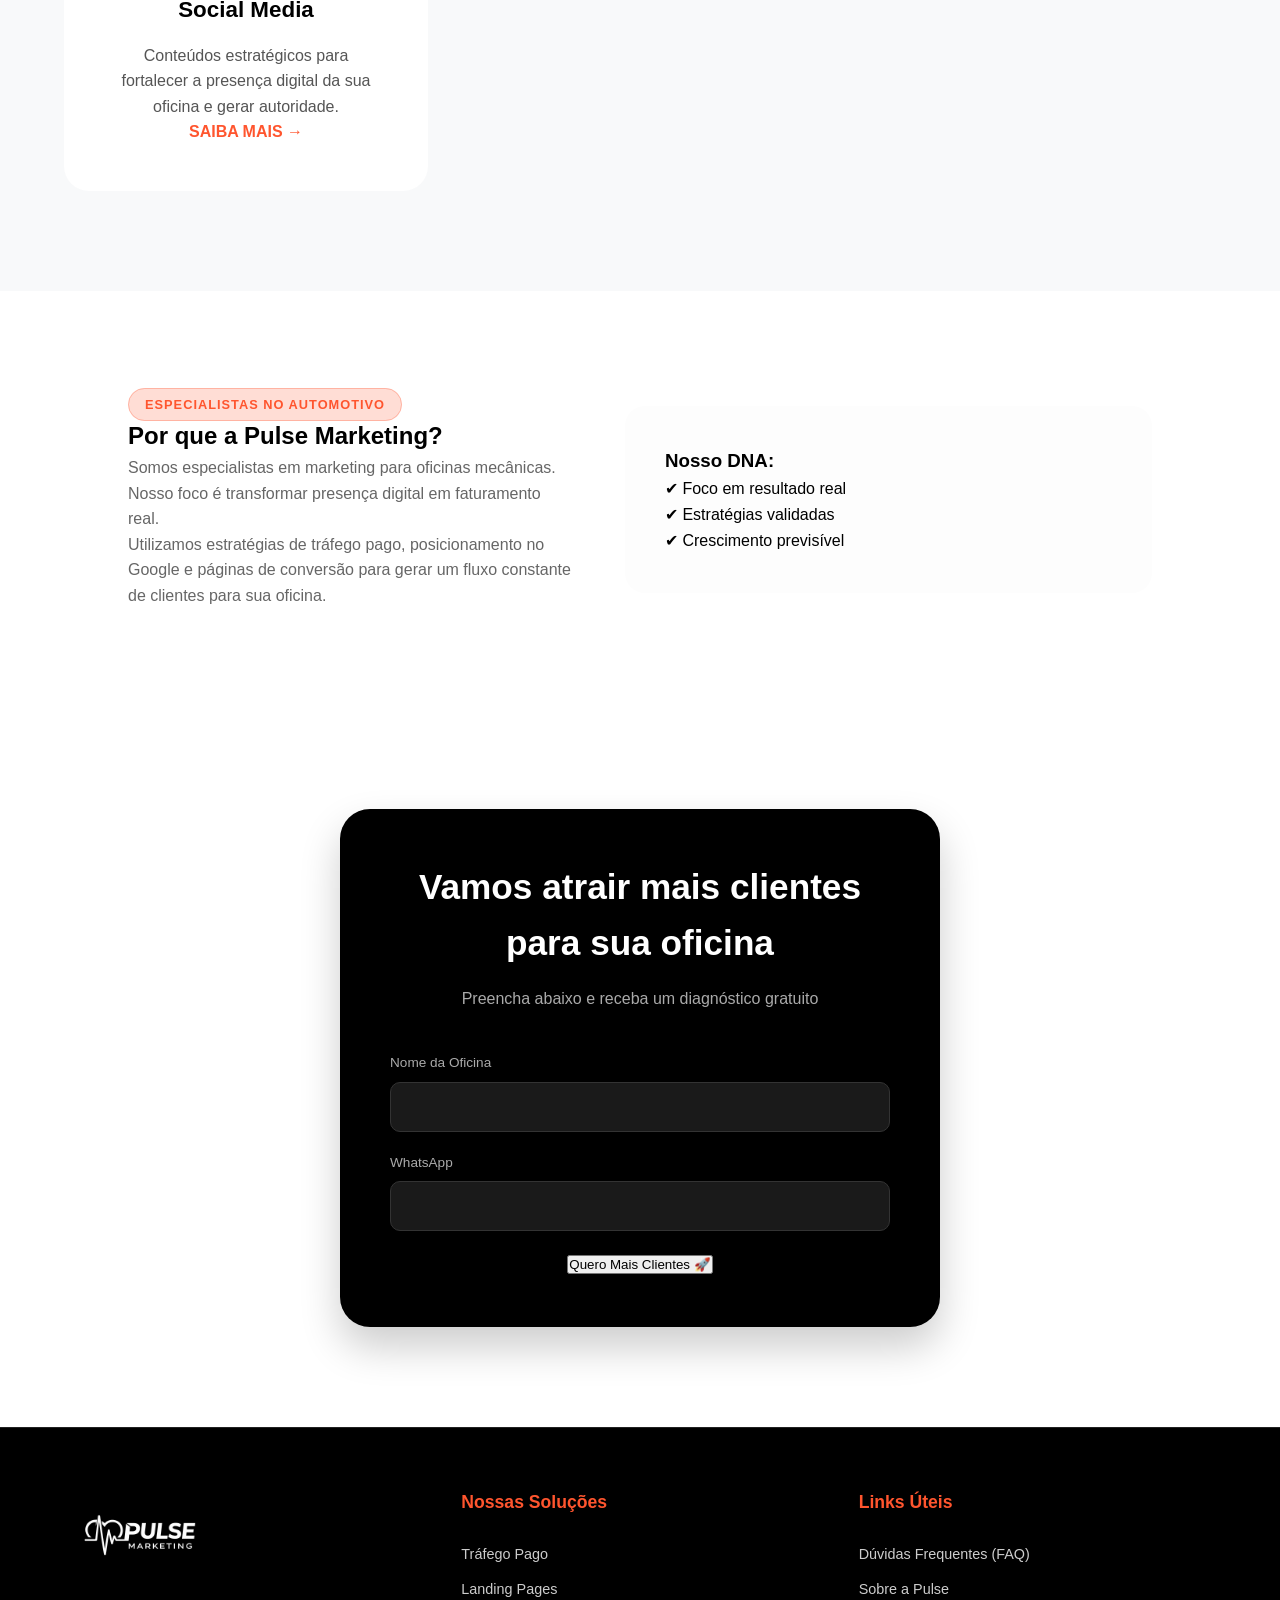
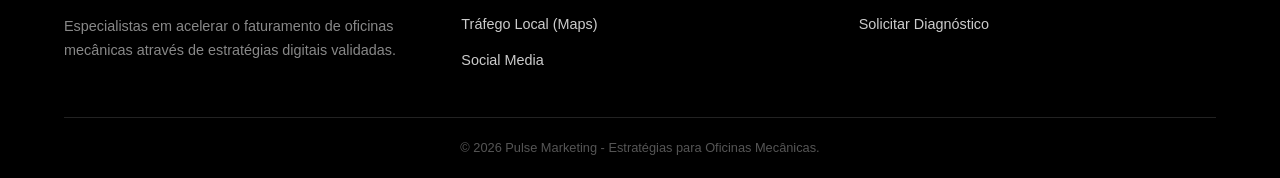
==== commit fe171562: "atualização hero" ====
--- a/index.html
+++ b/index.html
@@ -57,28 +57,22 @@
     </a>
 </header>
 
-<main>
-
-    <section id="hero">
-        <div class="hero-content">
-            <span class="tagline">Marketing Automotivo</span>
-
-            <h1>Mais clientes para sua oficina todos os dias</h1>
-
-            <p>
-                Ajudamos oficinas mecânicas — desde serviços gerais até especializadas em importados — 
-                a atrair mais clientes com tráfego pago, presença no Google e páginas de alta conversão.
-            </p>
-
-            <div class="hero-btns">
-                <a href="https://wa.me/5541987613156?text=Olá, quero atrair mais clientes para minha oficina!" 
-                   target="_blank" class="btn-main">
-                   Quero Mais Clientes
-                </a>
-                <a href="#servicos" class="btn-sub">Ver Estratégia</a>
-            </div>
-        </div>
-    </section>
+<section id="hero">
+    <div class="overlay"></div> <div class="hero-content">
+        <span class="tagline">Marketing Automotivo</span>
+        <h1>Mais clientes para sua oficina todos os dias</h1>
+        <p>
+            Ajudamos oficinas mecânicas — desde serviços gerais até especializadas em importados — 
+            a atrair mais clientes com tráfego pago, presença no Google e páginas de alta conversão.
+        </p>
+        <div class="hero-btns">
+            <a href="https://wa.me/5541987613156?text=Olá..." target="_blank" class="btn-main">
+               Quero Mais Clientes
+            </a>
+            <a href="#servicos" class="btn-sub">Ver Estratégia</a>
+        </div>
+    </div>
+</section>
 
     <section id="servicos">
         <div class="section-title">
--- a/css/style.css
+++ b/css/style.css
@@ -105,18 +105,96 @@
 
 .nav-cta:hover { transform: translateY(-2px); box-shadow: 0 6px 15px rgba(255, 85, 46, 0.3); }
 
-/* Hero */
-#hero { padding: 80px 5% 80px; text-align: center; } 
-.tagline { background: rgba(255, 85, 46, 0.1); color: var(--pulse-orange); padding: 8px 16px; border-radius: 50px; font-weight: 600; font-size: 0.8rem; text-transform: uppercase; letter-spacing: 1px;}
-#hero h1 { font-size: clamp(2.2rem, 6vw, 3.8rem); margin: 25px 0; line-height: 1.1; font-weight: 700; color: var(--pulse-black);}
-.gradient-text { background: var(--pulse-gradient); -webkit-background-clip: text; -webkit-text-fill-color: transparent; }
-#hero p { font-size: 1.15rem; color: var(--pulse-gray); max-width: 750px; margin: 0 auto 50px; font-weight: 300; }
+/* Hero com Imagem de Fundo */
+#hero { 
+    position: relative; /* Necessário para o overlay funcionar */
+    padding: 150px 5% 150px; /* Aumentei o respiro para mostrar mais a oficina */
+    text-align: center; 
+    background-image: url('carros-meio.jpg'); /* Nome da sua imagem */
+    background-size: cover;
+    background-position: center;
+    background-attachment: fixed; /* Efeito parallax de luxo */
+    display: flex;
+    justify-content: center;
+    align-items: center;
+    overflow: hidden;
+}
+
+/* Camada escura para o texto não brigar com a foto */
+#hero::before {
+    content: '';
+    position: absolute;
+    top: 0; left: 0; width: 100%; height: 100%;
+    background: rgba(0, 0, 0, 0.7); /* 70% de escuridão */
+    z-index: 1;
+}
+
+/* Garante que o conteúdo fique na frente do escuro */
+.hero-content {
+    position: relative;
+    z-index: 2;
+    max-width: 900px;
+    margin: 0 auto;
+}
+
+/* Ajuste das cores para contraste na foto */
+.tagline { 
+    background: rgba(255, 85, 46, 0.2); 
+    color: #ff552e; /* Pulse Orange direto para brilhar mais */
+    padding: 8px 16px; 
+    border-radius: 50px; 
+    font-weight: 600; 
+    font-size: 0.8rem; 
+    text-transform: uppercase; 
+    letter-spacing: 1px;
+    border: 1px solid rgba(255, 85, 46, 0.3);
+    backdrop-filter: blur(5px); /* Efeito de vidro */
+}
+
+#hero h1 { 
+    font-size: clamp(2.2rem, 6vw, 3.8rem); 
+    margin: 25px 0; 
+    line-height: 1.1; 
+    font-weight: 700; 
+    color: #ffffff; /* Título agora é branco */
+}
+
+#hero p { 
+    font-size: 1.15rem; 
+    color: #e0e0e0; /* Cinza bem claro para leitura */
+    max-width: 750px; 
+    margin: 0 auto 50px; 
+    font-weight: 300; 
+}
+
+/* Botões */
 .hero-btns { display: flex; justify-content: center; gap: 20px; flex-wrap: wrap; }
 
-.btn-main { background: var(--pulse-gradient); color: white; text-decoration: none; padding: 18px 35px; border-radius: 50px; font-weight: 700; transition: 0.3s; box-shadow: 0 4px 15px rgba(255, 85, 46, 0.2); }
+.btn-main { 
+    background: var(--pulse-gradient); 
+    color: white; 
+    text-decoration: none; 
+    padding: 18px 35px; 
+    border-radius: 50px; 
+    font-weight: 700; 
+    transition: 0.3s; 
+    box-shadow: 0 4px 15px rgba(255, 85, 46, 0.2); 
+}
+
 .btn-main:hover { transform: translateY(-3px); box-shadow: 0 6px 20px rgba(255, 85, 46, 0.4); }
-.btn-sub { color: var(--pulse-black); text-decoration: none; padding: 18px 35px; border: 1px solid #ddd; border-radius: 50px; transition: 0.3s; font-weight: 600; }
-.btn-sub:hover { background: #eee; }
+
+.btn-sub { 
+    color: #ffffff; /* Texto do botão secundário em branco */
+    text-decoration: none; 
+    padding: 18px 35px; 
+    border: 1px solid rgba(255, 255, 255, 0.4); /* Borda branca suave */
+    border-radius: 50px; 
+    transition: 0.3s; 
+    font-weight: 600; 
+    background: rgba(255, 255, 255, 0.05);
+}
+
+.btn-sub:hover { background: rgba(255, 255, 255, 0.15); border-color: #fff; }
 
 /* Serviços */
 #servicos { padding: 100px 5%; background: var(--pulse-light); }
